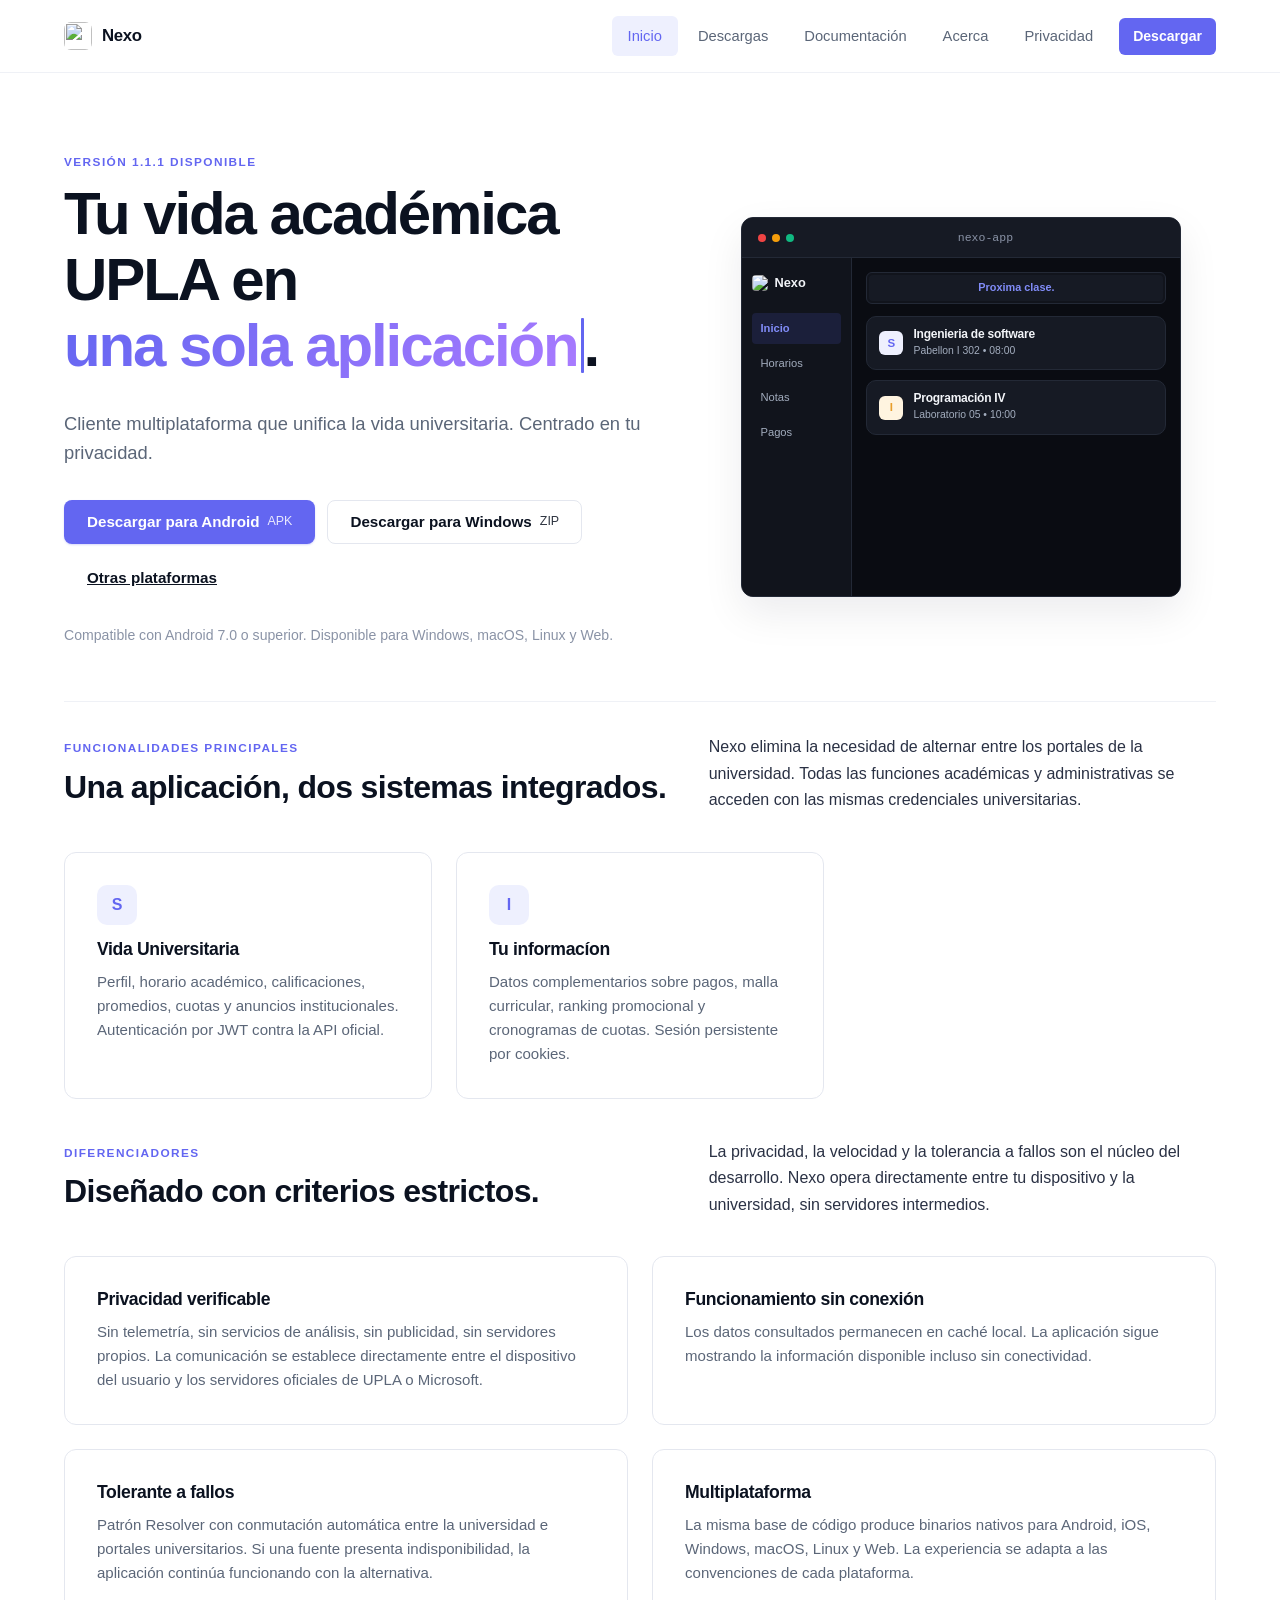
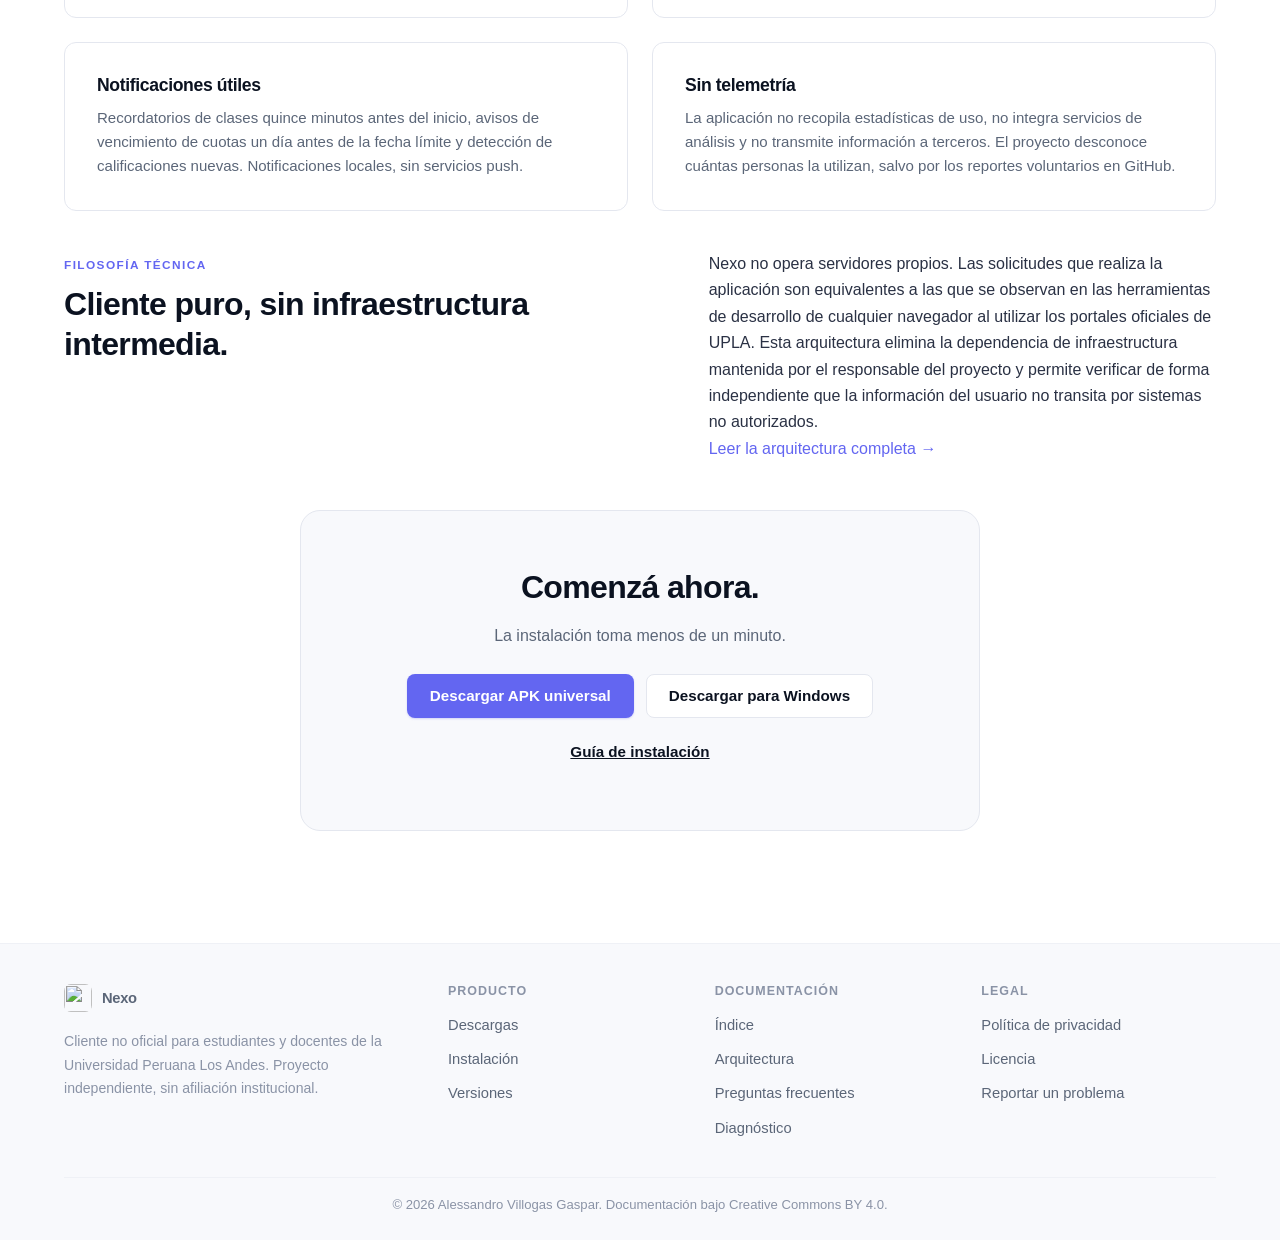
==== index.html @ 8163e2de "Update Open Graph and Twitter image meta tags" ====
<!DOCTYPE html>
<html lang="es">

<head>
  <meta charset="UTF-8">
  <meta name="viewport" content="width=device-width, initial-scale=1.0">
  <title>Nexo</title>
  <meta name="description"
    content="Cliente no oficial para estudiantes y docentes de la Universidad Peruana Los Andes. Integra la vida universitaria en una sola aplicación.">
  <meta property="og:title" content="Nexo — Cliente UPLA">
  <meta property="og:description"
    content="La vida universitaria en una sola aplicación. Sin telemetría y centrado en tu privacidad.">
  <meta property="og:image" content="https://auralix-studio.github.io/nexo/assets/social-preview.png">
  <meta name="twitter:image" content="https://auralix-studio.github.io/nexo/assets/social-preview.png">
  <link rel="icon" type="image/png" href="assets/nexo-icon.png">
  <link rel="stylesheet" href="style.css?v=1.0.5">
</head>

<body>

  <header class="site-header">
    <div class="site-header-inner">
      <a href="index.html" class="brand">
        <img src="assets/nexo-icon.png" alt="" class="brand-mark">
        Nexo
      </a>
      <button class="mobile-menu-btn" aria-label="Menú">
        <span class="menu-bar"></span>
        <span class="menu-bar"></span>
        <span class="menu-bar"></span>
      </button>
      <nav class="nav" aria-label="Principal">
        <a href="index.html" class="active">Inicio</a>
        <a href="downloads.html">Descargas</a>
        <a href="docs.html">Documentación</a>
        <a href="about.html">Acerca</a>
        <a href="privacy.html">Privacidad</a>
        <a href="https://github.com/Auralix-Studio/nexo/releases/latest" data-dynamic-dl="android"
          class="nav-cta">Descargar <span data-dynamic-version></span></a>
      </nav>
    </div>
  </header>

  <main id="content">

    <section class="hero">
      <div class="hero-content">
        <span class="eyebrow">Versión <span data-dynamic-version>1.1.1</span> disponible</span>
        <h1 class="hero-title">Tu vida académica UPLA en <em data-typewriter
            data-phrases='["una sola aplicación","tu bolsillo","todo momento","cualquier dispositivo"]'>una sola
            aplicación</em>.</h1>
        <p class="hero-lead">
          Cliente multiplataforma que unifica la vida universitaria.
          Centrado en tu privacidad.
        </p>
        <div class="hero-actions" id="hero-download-actions">
          <a href="https://github.com/Auralix-Studio/nexo/releases/latest" data-dynamic-dl="android"
            class="btn btn-primary">
            Descargar para Android
            <span class="btn-meta" data-dynamic-meta="android">APK</span>
          </a>
          <a href="https://github.com/Auralix-Studio/nexo/releases/latest" data-dynamic-dl="windows"
            class="btn btn-secondary">
            Descargar para Windows
            <span class="btn-meta" data-dynamic-meta="windows">ZIP</span>
          </a>
          <a href="downloads.html" class="btn btn-secondary"
            style="border-color: transparent; background: transparent; text-decoration: underline;">Otras
            plataformas</a>
        </div>
        <p class="hero-foot">
          Compatible con Android 7.0 o superior. Disponible para Windows,
          macOS, Linux y Web.
        </p>
      </div>
      <div class="hero-visual">
        <div class="nexo-mockup">
          <div class="mockup-header">
            <div class="mockup-dots">
              <span></span><span></span><span></span>
            </div>
            <div class="mockup-title">nexo-app <span data-dynamic-version></span></div>
          </div>
          <div class="mockup-body">
            <aside class="mockup-sidebar">
              <div class="mockup-brand">
                <img src="assets/nexo-icon.png" alt="Icono de Nexo">
                <span>Nexo</span>
              </div>
              <nav class="mockup-nav">
                <span class="active">Inicio</span>
                <span>Horarios</span>
                <span>Notas</span>
                <span>Pagos</span>
              </nav>
            </aside>
            <main class="mockup-content">
              <div class="mockup-tabs">
                <span class="active">Proxima clase.</span>
              </div>
              
              <div class="mockup-dashboard">
                <div class="mockup-card">
                  <div class="mockup-card-header">
                    <span class="mockup-icon sigma">S</span>
                    <div>
                      <h4>Ingenieria de software</h4>
                      <p>Pabellon I 302 • 08:00</p>
                    </div>
                  </div>
                </div>
                <div class="mockup-card">
                  <div class="mockup-card-header">
                    <span class="mockup-icon intranet">I</span>
                    <div>
                      <h4>Programación IV</h4>
                      <p>Laboratorio 05 • 10:00</p>
                    </div>
                  </div>
                </div>
              </div>
            </main>
          </div>
        </div>
      </div>
    </section>

    <section data-reveal>
      <div class="section-header-split">
        <div>
          <span class="eyebrow">Funcionalidades principales</span>
          <h2>Una aplicación, dos sistemas integrados.</h2>
        </div>
        <p>
          Nexo elimina la necesidad de alternar entre los portales de la
          universidad. Todas las funciones académicas y administrativas se
          acceden con las mismas credenciales universitarias.
        </p>
      </div>
      <div class="grid grid-3">
        <div class="card">
          <div class="card-mark">S</div>
          <h3 class="card-title">Vida Universitaria</h3>
          <p class="card-body">
            Perfil, horario académico, calificaciones, promedios, cuotas y
            anuncios institucionales. Autenticación por JWT contra la API
            oficial.
          </p>
        </div>
        <div class="card">
          <div class="card-mark">I</div>
          <h3 class="card-title">Tu informacíon</h3>
          <p class="card-body">
            Datos complementarios sobre pagos, malla curricular, ranking
            promocional y cronogramas de cuotas. Sesión persistente por
            cookies.
          </p>
        </div>
      </div>
    </section>



    <section data-reveal>
      <div class="section-header-split">
        <div>
          <span class="eyebrow">Diferenciadores</span>
          <h2>Diseñado con criterios estrictos.</h2>
        </div>
        <p>
          La privacidad, la velocidad y la tolerancia a fallos son el núcleo del desarrollo.
          Nexo opera directamente entre tu dispositivo y la universidad, sin servidores intermedios.
        </p>
      </div>
      <div class="grid grid-2">
        <div class="card">
          <h3 class="card-title">Privacidad verificable</h3>
          <p class="card-body">
            Sin telemetría, sin servicios de análisis, sin publicidad, sin
            servidores propios. La comunicación se establece directamente
            entre el dispositivo del usuario y los servidores oficiales de
            UPLA o Microsoft.
          </p>
        </div>
        <div class="card">
          <h3 class="card-title">Funcionamiento sin conexión</h3>
          <p class="card-body">
            Los datos consultados permanecen en caché local. La aplicación
            sigue mostrando la información disponible incluso sin
            conectividad.
          </p>
        </div>
        <div class="card">
          <h3 class="card-title">Tolerante a fallos</h3>
          <p class="card-body">
            Patrón Resolver con conmutación automática entre la universidad e
            portales universitarios. Si una fuente presenta indisponibilidad, la
            aplicación continúa funcionando con la alternativa.
          </p>
        </div>
        <div class="card">
          <h3 class="card-title">Multiplataforma</h3>
          <p class="card-body">
            La misma base de código produce binarios nativos para Android,
            iOS, Windows, macOS, Linux y Web. La experiencia se adapta a
            las convenciones de cada plataforma.
          </p>
        </div>
        <div class="card">
          <h3 class="card-title">Notificaciones útiles</h3>
          <p class="card-body">
            Recordatorios de clases quince minutos antes del inicio, avisos
            de vencimiento de cuotas un día antes de la fecha límite y
            detección de calificaciones nuevas. Notificaciones locales,
            sin servicios push.
          </p>
        </div>
        <div class="card">
          <h3 class="card-title">Sin telemetría</h3>
          <p class="card-body">
            La aplicación no recopila estadísticas de uso, no integra
            servicios de análisis y no transmite información a terceros.
            El proyecto desconoce cuántas personas la utilizan, salvo por
            los reportes voluntarios en GitHub.
          </p>
        </div>
      </div>
    </section>

    <section data-reveal>
      <div class="section-header-split">
        <div>
          <span class="eyebrow">Filosofía técnica</span>
          <h2>Cliente puro, sin infraestructura intermedia.</h2>
        </div>
        <div>
          <p>
            Nexo no opera servidores propios. Las solicitudes que realiza la
            aplicación son equivalentes a las que se observan en las
            herramientas de desarrollo de cualquier navegador al utilizar los
            portales oficiales de UPLA. Esta arquitectura elimina la
            dependencia de infraestructura mantenida por el responsable del
            proyecto y permite verificar de forma independiente que la
            información del usuario no transita por sistemas no autorizados.
          </p>
          <p><a href="architecture.html">Leer la arquitectura completa →</a></p>
        </div>
      </div>
    </section>

    <section data-reveal>
      <div class="cta">
        <h2>Comenzá ahora.</h2>
        <p>La instalación toma menos de un minuto.</p>
        <div class="hero-actions">
          <a href="https://github.com/Auralix-Studio/nexo/releases/latest" data-dynamic-dl="android"
            class="btn btn-primary">
            Descargar APK universal
          </a>
          <a href="https://github.com/Auralix-Studio/nexo/releases/latest" data-dynamic-dl="windows"
            class="btn btn-secondary">
            Descargar para Windows
          </a>
          <a href="install.html" class="btn btn-secondary"
            style="border-color: transparent; background: transparent; text-decoration: underline;">Guía de
            instalación</a>
        </div>
      </div>
    </section>

  </main>

  <footer class="site-footer">
    <div class="site-footer-inner">
      <div class="footer-about">
        <a href="index.html" class="brand">
          <img src="assets/nexo-icon.png" alt="" class="brand-mark">
          Nexo
        </a>
        <p>
          Cliente no oficial para estudiantes y docentes de la Universidad
          Peruana Los Andes. Proyecto independiente, sin afiliación
          institucional.
        </p>
      </div>
      <div>
        <h4>Producto</h4>
        <ul>
          <li><a href="downloads.html">Descargas</a></li>

          <li><a href="install.html">Instalación</a></li>
          <li><a href="https://github.com/Auralix-Studio/nexo/releases">Versiones</a></li>
        </ul>
      </div>
      <div>
        <h4>Documentación</h4>
        <ul>
          <li><a href="docs.html">Índice</a></li>
          <li><a href="architecture.html">Arquitectura</a></li>
          <li><a href="faq.html">Preguntas frecuentes</a></li>
          <li><a href="https://github.com/auralix-studio/nexo/blob/main/docs/troubleshoot.md">Diagnóstico</a></li>
        </ul>
      </div>
      <div>
        <h4>Legal</h4>
        <ul>
          <li><a href="privacy.html">Política de privacidad</a></li>
          <li><a href="https://github.com/auralix-studio/nexo/blob/main/LICENSE">Licencia</a></li>
          <li><a href="https://github.com/auralix-studio/nexo/issues">Reportar un problema</a></li>

        </ul>
      </div>
    </div>
    <div class="footer-bottom">
      © 2026 Alessandro Villogas Gaspar. Documentación bajo Creative Commons BY 4.0.
    </div>
  </footer>

  <script src="app.js?v=1.0.5" defer></script>
</body>

</html>
---- style.css ----
/* Nexo · Sitio público */

:root {
  --primary: #6366F1;
  --primary-dark: #4338CA;
  --primary-soft: #EEF0FE;

  --lumen-amber: #E89E2B;
  --lumen-amber-soft: #FFF4E0;
  --lumen-violet: #AA7BFF;

  --success: #10B981;
  --warning: #F59E0B;
  --danger: #EF4444;
  --warning-soft: #FEF6E0;
  --danger-soft: #FEE6E6;

  --bg: #FFFFFF;
  --surface: #F8F9FC;
  --card: #FFFFFF;
  --border: #E4E7EF;
  --divider: #EFF1F6;
  --text-strong: #0B1220;
  --text: #2A3144;
  --text-soft: #5B6678;
  --text-mute: #8A93A6;

  --shadow-sm: 0 1px 2px rgba(11, 18, 32, 0.05);
  --shadow-md: 0 4px 12px rgba(11, 18, 32, 0.05), 0 1px 3px rgba(11, 18, 32, 0.03);
  --shadow-lg: 0 16px 40px rgba(11, 18, 32, 0.08);

  --font: 'Inter', -apple-system, BlinkMacSystemFont, 'Segoe UI Variable',
    'Segoe UI', Roboto, 'Helvetica Neue', Arial, sans-serif;
  --mono: ui-monospace, 'SF Mono', 'Cascadia Mono', 'Roboto Mono', Consolas, monospace;

  --max: 1080px;
  --max-narrow: 720px;
  --pad: 24px;
  --pad-sm: 20px;

  --r-sm: 8px;
  --r-md: 12px;
  --r-lg: 20px;

  --ease: cubic-bezier(0.4, 0, 0.2, 1);
}

@media (prefers-color-scheme: dark) {
  :root {
    --bg: #0A0C12;
    --surface: #11141C;
    --card: #161A24;
    --border: #232936;
    --divider: #1A1F2A;
    --primary-soft: #1B1F3A;
    --text-strong: #F2F4F8;
    --text: #D5DAE5;
    --text-soft: #A3ADBE;
    --text-mute: #6B7385;
    --primary: #818CF8;
    --primary-dark: #6366F1;
    --lumen-amber-soft: #2A2014;
    --warning-soft: #2A2114;
    --danger-soft: #2A1414;
    --shadow-sm: 0 1px 2px rgba(0, 0, 0, 0.4);
    --shadow-md: 0 4px 12px rgba(0, 0, 0, 0.3);
    --shadow-lg: 0 16px 40px rgba(0, 0, 0, 0.5);
  }
}

@media (prefers-reduced-motion: reduce) {
  *, *::before, *::after {
    animation-duration: 0.01ms !important;
    transition-duration: 0.01ms !important;
  }
}

/* Base */
*, *::before, *::after { box-sizing: border-box; }
html { scroll-behavior: smooth; -webkit-text-size-adjust: 100%; }

body {
  margin: 0;
  font-family: var(--font);
  font-size: 16px;
  line-height: 1.65;
  color: var(--text);
  background: var(--bg);
  font-feature-settings: 'kern' 1, 'liga' 1, 'cv11' 1;
  -webkit-font-smoothing: antialiased;
  -moz-osx-font-smoothing: grayscale;
}

img { max-width: 100%; height: auto; display: block; }

h1, h2, h3, h4 {
  margin: 0 0 0.4em;
  color: var(--text-strong);
  font-weight: 700;
  line-height: 1.25;
  letter-spacing: -0.02em;
}
h1 { font-size: clamp(2rem, 4vw + 1rem, 3rem); font-weight: 800; letter-spacing: -0.03em; }
h2 { font-size: clamp(1.5rem, 2vw + 1rem, 2rem); }
h3 { font-size: 1.2rem; }
h4 { font-size: 1rem; }

* + h2 { margin-top: 2.25rem; }
* + h3 { margin-top: 1.75rem; }

p { margin: 0 0 1em; }

a {
  color: var(--primary);
  text-decoration: none;
  transition: color 0.2s var(--ease);
}
a:hover { color: var(--primary-dark); text-decoration: underline; text-underline-offset: 3px; }

code {
  font-family: var(--mono);
  font-size: 0.88em;
  padding: 0.15em 0.4em;
  background: var(--surface);
  border-radius: 4px;
  color: var(--text-strong);
}

pre {
  font-family: var(--mono);
  font-size: 0.88rem;
  line-height: 1.55;
  padding: 1.1rem 1.3rem;
  background: var(--surface);
  border: 1px solid var(--border);
  border-radius: var(--r-sm);
  overflow-x: auto;
  margin: 1.25rem 0;
}
pre code { padding: 0; background: transparent; }

hr { border: none; height: 1px; background: var(--divider); margin: 2rem 0; }

ul, ol { padding-left: 1.5rem; margin: 1rem 0; }
li { margin: 0.4rem 0; }
li::marker { color: var(--text-mute); }

blockquote {
  margin: 1.5rem 0;
  padding: 0.85rem 1.3rem;
  border-left: 3px solid var(--primary);
  background: var(--surface);
  color: var(--text-soft);
  border-radius: 0 var(--r-sm) var(--r-sm) 0;
}

::selection { background: var(--primary); color: white; }

/* Header */
.site-header {
  position: sticky;
  top: 0;
  z-index: 50;
  border-bottom: 1px solid var(--divider);
}

.site-header::before {
  content: '';
  position: absolute;
  inset: 0;
  background: color-mix(in srgb, var(--bg) 88%, transparent);
  backdrop-filter: saturate(180%) blur(12px);
  -webkit-backdrop-filter: saturate(180%) blur(12px);
  z-index: -1;
  pointer-events: none;
}

.site-header-inner {
  max-width: var(--max);
  margin: 0 auto;
  padding: 14px var(--pad);
  display: flex;
  align-items: center;
  gap: 24px;
}

.brand {
  display: inline-flex;
  align-items: center;
  gap: 10px;
  font-size: 1.05rem;
  font-weight: 700;
  letter-spacing: -0.02em;
  color: var(--text-strong);
}
.brand:hover { color: var(--text-strong); text-decoration: none; }

.brand-mark {
  width: 28px;
  height: 28px;
  border-radius: 7px;
  flex-shrink: 0;
  display: block;
  object-fit: cover;
}

.nav {
  display: flex;
  align-items: center;
  gap: 4px;
  margin-left: auto;
  overflow-x: auto;
  scrollbar-width: none;
}
.nav::-webkit-scrollbar { display: none; }

.nav a {
  color: var(--text-soft);
  padding: 8px 14px;
  border-radius: 6px;
  font-size: 0.92rem;
  font-weight: 500;
  white-space: nowrap;
  transition: background 0.2s var(--ease), color 0.2s var(--ease);
}
.nav a:hover { color: var(--text-strong); background: var(--surface); text-decoration: none; }
.nav a.active { color: var(--primary); background: var(--primary-soft); }

/* Selector con mayor especificidad para ganarle a .nav a:hover */
.nav a.nav-cta {
  background: var(--primary);
  color: white;
  padding: 7px 14px;
  margin-left: 6px;
  font-weight: 600;
  border-radius: 6px;
  font-size: 0.88rem;
}
.nav a.nav-cta:hover {
  background: var(--primary-dark);
  color: white;
}

@media (max-width: 959px) {
  .site-header-inner { padding: 12px var(--pad); gap: 12px; }
  .nav a { padding: 6px 10px; font-size: 0.86rem; }
  .nav-cta { display: none; }
}

/* Layout */
main {
  max-width: var(--max);
  margin: 0 auto;
  padding: 40px var(--pad) 64px;
}
main.narrow { max-width: var(--max-narrow); }

@media (max-width: 959px) {
  main { padding: 32px var(--pad) 48px; }
}

section { margin: 0 0 2.5rem; }
section:last-child { margin-bottom: 0; }

.page-title {
  font-size: clamp(2rem, 4vw + 1rem, 3rem);
  margin-bottom: 0.4em;
  color: var(--text-strong);
}

.page-subtitle {
  font-size: 1.1rem;
  color: var(--text-soft);
  margin-top: 0;
  margin-bottom: 1.5rem;
  max-width: 680px;
  line-height: 1.6;
}

.eyebrow {
  display: inline-block;
  font-size: 0.74rem;
  letter-spacing: 0.12em;
  text-transform: uppercase;
  color: var(--primary);
  font-weight: 700;
  margin-bottom: 0.5rem;
}

/* Hero */
.hero {
  text-align: center;
  padding: 32px 0;
  border-bottom: 1px solid var(--divider);
  margin-bottom: 2rem;
}

.hero-title {
  font-size: clamp(2.25rem, 4vw + 1.5rem, 3.75rem);
  margin: 0 auto 0.5em;
  color: var(--text-strong);
  letter-spacing: -0.035em;
  line-height: 1.1;
  max-width: 760px;
}

.hero-title em {
  font-style: normal;
  background: linear-gradient(135deg, var(--primary), var(--lumen-violet));
  -webkit-background-clip: text;
  background-clip: text;
  -webkit-text-fill-color: transparent;
}

.hero-lead {
  font-size: 1.15rem;
  color: var(--text-soft);
  max-width: 620px;
  margin: 0 auto 2rem;
  line-height: 1.6;
}

.hero-actions {
  display: flex;
  gap: 12px;
  justify-content: center;
  flex-wrap: wrap;
}

.hero-foot {
  margin-top: 1.5rem;
  font-size: 0.88rem;
  color: var(--text-mute);
}

/* Botones */
.btn {
  display: inline-flex;
  align-items: center;
  justify-content: center;
  gap: 8px;
  padding: 12px 22px;
  border-radius: var(--r-sm);
  font-family: inherit;
  font-weight: 600;
  font-size: 0.95rem;
  line-height: 1.2;
  text-decoration: none;
  border: 1px solid transparent;
  cursor: pointer;
  transition: background 0.2s var(--ease), border-color 0.2s var(--ease),
              color 0.2s var(--ease), transform 0.1s var(--ease),
              box-shadow 0.2s var(--ease);
  white-space: nowrap;
}
.btn:hover { text-decoration: none; }
.btn:active { transform: translateY(1px); }

.btn-primary {
  background: var(--primary);
  color: white;
  box-shadow: 0 1px 2px rgba(99, 102, 241, 0.25);
}
.btn-primary:hover {
  background: var(--primary-dark);
  color: white;
  box-shadow: 0 6px 20px rgba(99, 102, 241, 0.3);
}

.btn-secondary {
  background: var(--card);
  color: var(--text-strong);
  border-color: var(--border);
}
.btn-secondary:hover {
  border-color: var(--primary);
  color: var(--primary);
}

.btn-lumen {
  background: var(--lumen-amber);
  color: white;
  box-shadow: 0 1px 2px rgba(232, 158, 43, 0.25);
}
.btn-lumen:hover {
  background: color-mix(in srgb, var(--lumen-amber) 85%, black);
  color: white;
  box-shadow: 0 6px 20px rgba(232, 158, 43, 0.3);
}

.btn-sm { padding: 8px 14px; font-size: 0.85rem; }
.btn-meta { font-size: 0.78rem; font-weight: 500; opacity: 0.85; }

/* Cards */
.grid { display: grid; gap: 20px; }
.grid-3 { grid-template-columns: repeat(auto-fit, minmax(260px, 1fr)); }
.grid-2 { grid-template-columns: repeat(auto-fit, minmax(300px, 1fr)); }

.card {
  background: var(--card);
  border: 1px solid var(--border);
  border-radius: var(--r-md);
  padding: 28px;
  transition: border-color 0.2s var(--ease), box-shadow 0.2s var(--ease);
}
.card:hover {
  border-color: color-mix(in srgb, var(--primary) 40%, var(--border));
  box-shadow: var(--shadow-md);
}

a.card { color: inherit; text-decoration: none; display: block; }
a.card:hover { text-decoration: none; }

.card-title {
  font-size: 1.1rem;
  font-weight: 700;
  margin: 0 0 0.5em;
  color: var(--text-strong);
}

.card-body {
  color: var(--text-soft);
  font-size: 0.94rem;
  margin: 0;
  line-height: 1.6;
}

.card-mark {
  width: 40px;
  height: 40px;
  border-radius: 10px;
  background: var(--primary-soft);
  color: var(--primary);
  display: inline-flex;
  align-items: center;
  justify-content: center;
  font-weight: 700;
  font-size: 1rem;
  margin-bottom: 14px;
}
.card-mark.lumen { background: var(--lumen-amber-soft); color: var(--lumen-amber); }

/* Banner Lumen */
.lumen-banner {
  display: flex;
  align-items: center;
  gap: 32px;
  padding: 40px;
  border-radius: var(--r-lg);
  background:
    radial-gradient(ellipse 80% 100% at 0% 0%, color-mix(in srgb, var(--lumen-violet) 14%, transparent), transparent 70%),
    radial-gradient(ellipse 80% 100% at 100% 100%, color-mix(in srgb, var(--lumen-amber) 12%, transparent), transparent 70%),
    var(--surface);
  border: 1px solid var(--border);
  margin: 2rem 0;
}

.lumen-banner img { width: 96px; height: 96px; flex-shrink: 0; }
.lumen-banner h3 { margin: 0 0 0.5em; font-size: 1.35rem; }
.lumen-banner p { margin: 0 0 1rem; color: var(--text-soft); }

@media (max-width: 640px) {
  .lumen-banner { flex-direction: column; text-align: center; padding: 28px 20px; gap: 16px; }
  .lumen-banner img { width: 80px; height: 80px; }
}

/* Notice */
.notice {
  padding: 14px 18px;
  border-radius: var(--r-sm);
  border-left: 3px solid var(--primary);
  background: var(--primary-soft);
  font-size: 0.93rem;
  color: var(--text);
  margin: 1.5rem 0;
}
.notice p { margin: 0; }
.notice.warning { border-left-color: var(--warning); background: var(--warning-soft); }
.notice.danger { border-left-color: var(--danger); background: var(--danger-soft); }

/* Tablas */
.table-wrap {
  overflow-x: auto;
  margin: 1.5rem 0;
  border: 1px solid var(--border);
  border-radius: var(--r-md);
  background: var(--card);
}

table { width: 100%; border-collapse: collapse; font-size: 0.93rem; }

th, td {
  text-align: left;
  padding: 14px 18px;
  border-bottom: 1px solid var(--divider);
  vertical-align: middle;
}

tr:last-child td { border-bottom: none; }

th {
  font-weight: 600;
  background: var(--surface);
  font-size: 0.78rem;
  text-transform: uppercase;
  letter-spacing: 0.05em;
  color: var(--text-mute);
}

td { color: var(--text); }

.file {
  font-family: var(--mono);
  font-size: 0.85em;
  color: var(--text-strong);
  word-break: break-all;
}

.size {
  color: var(--text-mute);
  white-space: nowrap;
  font-variant-numeric: tabular-nums;
}

.sha {
  font-family: var(--mono);
  font-size: 0.76em;
  word-break: break-all;
  color: var(--text-mute);
  line-height: 1.4;
}

.badge {
  display: inline-block;
  padding: 3px 9px;
  border-radius: 999px;
  font-size: 0.72rem;
  font-weight: 600;
  background: var(--surface);
  color: var(--text-soft);
  letter-spacing: 0.02em;
}
.badge.warn { background: var(--warning-soft); color: var(--warning); }
.badge.ok { background: color-mix(in srgb, var(--success) 14%, transparent); color: var(--success); }

td .btn { padding: 8px 14px; font-size: 0.84rem; }

@media (max-width: 959px) {
  th, td { padding: 12px 14px; }
}

/* ASCII diagram */
.ascii-diagram {
  font-family: var(--mono);
  font-size: 0.78rem;
  line-height: 1.45;
  white-space: pre;
  overflow-x: auto;
  background: var(--surface);
  border: 1px solid var(--border);
  border-radius: var(--r-sm);
  padding: 1.5rem;
  margin: 1.5rem 0;
  color: var(--text-soft);
}

/* FAQ */
.faq { margin: 1.5rem 0; }
.faq details {
  border: 1px solid var(--border);
  border-radius: var(--r-sm);
  margin-bottom: 12px;
  background: var(--card);
  transition: border-color 0.2s var(--ease);
}
.faq details[open] { border-color: color-mix(in srgb, var(--primary) 35%, var(--border)); }

.faq summary {
  list-style: none;
  cursor: pointer;
  padding: 16px 22px;
  font-weight: 600;
  color: var(--text-strong);
  display: flex;
  align-items: center;
  justify-content: space-between;
  gap: 16px;
  user-select: none;
}
.faq summary::-webkit-details-marker { display: none; }
.faq summary::after {
  content: '+';
  font-size: 1.4rem;
  color: var(--text-mute);
  font-weight: 400;
  transition: transform 0.2s var(--ease), color 0.2s var(--ease);
  flex-shrink: 0;
}
.faq details[open] summary::after { transform: rotate(45deg); color: var(--primary); }
.faq .faq-body { padding: 0 22px 18px; color: var(--text); }
.faq .faq-body p:last-child { margin-bottom: 0; }

.faq-group h3 {
  margin-top: 2.5rem;
  margin-bottom: 1rem;
  font-size: 0.85rem;
  text-transform: uppercase;
  letter-spacing: 0.08em;
  color: var(--text-mute);
  font-weight: 700;
}

/* Spec list */
.spec-list { list-style: none; padding: 0; margin: 1rem 0; }
.spec-list li {
  display: flex;
  justify-content: space-between;
  padding: 10px 0;
  border-bottom: 1px solid var(--divider);
  font-size: 0.93rem;
  color: var(--text-soft);
  gap: 16px;
}
.spec-list li:last-child { border-bottom: none; }
.spec-list li strong { color: var(--text-strong); font-weight: 600; }

/* CTA */
.cta {
  background: var(--surface);
  border: 1px solid var(--border);
  border-radius: var(--r-lg);
  padding: 48px;
  text-align: center;
  margin: 3rem 0 0;
}
.cta h2 { margin-top: 0; margin-bottom: 0.5em; }
.cta p { color: var(--text-soft); margin-bottom: 1.5rem; }

@media (max-width: 640px) { .cta { padding: 32px 20px; } }

/* Footer */
.site-footer {
  border-top: 1px solid var(--divider);
  padding: 40px var(--pad) 24px;
  margin-top: 48px;
  background: var(--surface);
}
.site-footer-inner {
  max-width: var(--max);
  margin: 0 auto;
  display: grid;
  grid-template-columns: 1.5fr 1fr 1fr 1fr;
  gap: 32px;
}
.site-footer h4 {
  font-size: 0.78rem;
  text-transform: uppercase;
  letter-spacing: 0.08em;
  color: var(--text-mute);
  margin: 0 0 12px;
  font-weight: 700;
}
.site-footer ul { list-style: none; padding: 0; margin: 0; }
.site-footer li { margin: 8px 0; }
.site-footer a { color: var(--text-soft); font-size: 0.92rem; }
.site-footer a:hover { color: var(--text-strong); }
.footer-about p { font-size: 0.88rem; color: var(--text-mute); margin: 10px 0 0; max-width: 340px; }
.footer-bottom {
  max-width: var(--max);
  margin: 28px auto 0;
  padding-top: 16px;
  border-top: 1px solid var(--divider);
  font-size: 0.82rem;
  color: var(--text-mute);
  text-align: center;
}

@media (max-width: 959px) {
  .site-footer { padding: 32px var(--pad) 20px; margin-top: 32px; }
  .site-footer-inner { grid-template-columns: 1fr 1fr; gap: 24px; }
  .footer-about { grid-column: 1 / -1; }
}
@media (max-width: 440px) {
  .site-footer-inner { grid-template-columns: 1fr; gap: 20px; }
}

/* Reveal on scroll */
[data-reveal] {
  opacity: 0;
  transform: translateY(12px);
  transition: opacity 0.5s var(--ease), transform 0.5s var(--ease);
}
[data-reveal].revealed { opacity: 1; transform: translateY(0); }

/* Accesibilidad */
:focus-visible {
  outline: 2px solid var(--primary);
  outline-offset: 2px;
  border-radius: 4px;
}

/* Typewriter rotativo (hero) */

.hero-title em {
  font-style: normal;
  background: linear-gradient(135deg, var(--primary), var(--lumen-violet));
  -webkit-background-clip: text;
  background-clip: text;
  -webkit-text-fill-color: transparent;
  display: inline-block;
  position: relative;
  white-space: nowrap;
}

/* Caret que parpadea al lado de la frase rotativa. Es un pseudo-elemento
   con altura igual al text-cap para que no afecte al baseline. */
.hero-title em[data-typewriter]::after {
  content: '';
  display: inline-block;
  width: 3px;
  height: 0.92em;
  vertical-align: -0.12em;
  margin-left: 3px;
  background: var(--primary);
  border-radius: 1px;
  animation: blink 1s steps(1) infinite;
  -webkit-text-fill-color: var(--primary);
}

@keyframes blink {
  0%, 50% { opacity: 1; }
  51%, 100% { opacity: 0; }
}

/* En mobile el wrap permite que el caret no rompa la línea raro. */
@media (max-width: 520px) {
  .hero-title em { white-space: normal; }
}

/* Stagger items (hijos de .grid revelados secuencialmente) */

.stagger-item {
  opacity: 0;
  transform: translateY(14px);
  transition: opacity 0.55s var(--ease), transform 0.55s var(--ease);
  will-change: opacity, transform;
}
.stagger-item.show {
  opacity: 1;
  transform: translateY(0);
}

/* FAQ accordion con animación de altura */

.faq .faq-body {
  overflow: hidden;
  transition: height 0.3s var(--ease);
}

/* Si details está cerrado en HTML, .faq-body no se renderiza.
   Cuando el JS abre con details.open=true, la altura se anima desde 0. */

/* Toast (notificación de copia, etc) */

.toast {
  position: fixed;
  bottom: 24px;
  left: 50%;
  transform: translateX(-50%) translateY(20px);
  background: var(--text-strong);
  color: var(--bg);
  padding: 12px 22px;
  border-radius: 999px;
  font-size: 0.9rem;
  font-weight: 500;
  opacity: 0;
  pointer-events: none;
  box-shadow: var(--shadow-lg);
  z-index: 100;
  transition: opacity 0.25s var(--ease), transform 0.3s var(--ease);
  max-width: calc(100vw - 32px);
  white-space: nowrap;
}
.toast.show {
  opacity: 1;
  transform: translateX(-50%) translateY(0);
}
.toast.toast-error {
  background: var(--danger);
  color: white;
}

/* SHA-256 clickeable (copiar al portapapeles) */

.sha {
  display: inline-block;
  padding: 2px 6px;
  margin: -2px -6px;
  border-radius: 4px;
  transition: background 0.15s var(--ease), color 0.15s var(--ease);
}
.sha:hover {
  background: var(--primary-soft);
  color: var(--primary);
}
.sha:active {
  transform: scale(0.99);
}

/* Logo de Lumen en banner — respiración sutil */

.lumen-banner img {
  animation: lumen-breathe 5s var(--ease-in-out, ease) infinite;
}

@keyframes lumen-breathe {
  0%, 100% { transform: translateY(0) scale(1); }
  50% { transform: translateY(-4px) scale(1.03); }
}


/* Si está reduce-motion, sin animación de entrada. */
@media (prefers-reduced-motion: reduce) {
  .lumen-banner img { animation: none; }
  .stagger-item { opacity: 1; transform: none; transition: none; }
  .toast { transition: none; }
}

/* About: tarjeta del desarrollador */

.dev-card {
  display: flex;
  align-items: flex-start;
  gap: 28px;
  padding: 32px;
  background: var(--card);
  border: 1px solid var(--border);
  border-radius: var(--r-lg);
  margin: 1rem 0 2.5rem;
}

.dev-avatar {
  width: 96px;
  height: 96px;
  border-radius: 24px;
  object-fit: cover;
  flex-shrink: 0;
  display: block;
  background: var(--surface);
  border: 1px solid var(--border);
  box-shadow: 0 8px 24px color-mix(in srgb, var(--primary) 18%, transparent);
}

.dev-name {
  margin: 0 0 0.25em;
  font-size: 1.4rem;
  letter-spacing: -0.02em;
}

.dev-role {
  margin: 0 0 1rem;
  color: var(--text-soft);
  font-size: 0.95rem;
}

.dev-meta {
  list-style: none;
  padding: 0;
  margin: 0;
  display: grid;
  grid-template-columns: repeat(auto-fit, minmax(150px, 1fr));
  gap: 12px;
}

.dev-meta li {
  display: flex;
  flex-direction: column;
  margin: 0;
  font-size: 0.85rem;
}
.dev-meta li span {
  color: var(--text-mute);
  text-transform: uppercase;
  letter-spacing: 0.05em;
  font-size: 0.7rem;
  margin-bottom: 2px;
}
.dev-meta li strong {
  color: var(--text-strong);
  font-weight: 600;
}

@media (max-width: 640px) {
  .dev-card { flex-direction: column; align-items: center; text-align: center; padding: 28px 20px; }
  .dev-meta { width: 100%; }
  .dev-meta li { align-items: center; }
}

/* About: dedicatoria */

.dedication {
  position: relative;
  padding: 56px 48px;
  border-radius: var(--r-lg);
  background:
    radial-gradient(ellipse 80% 90% at 20% 20%, color-mix(in srgb, var(--lumen-violet) 14%, transparent), transparent 70%),
    radial-gradient(ellipse 70% 80% at 100% 100%, color-mix(in srgb, var(--primary) 12%, transparent), transparent 70%),
    var(--surface);
  border: 1px solid var(--border);
  text-align: center;
  overflow: hidden;
  margin: 2rem 0;
}

.dedication-mark {
  width: 56px;
  height: 56px;
  border-radius: 50%;
  background: linear-gradient(135deg, var(--lumen-violet), var(--primary));
  color: white;
  font-size: 1.5rem;
  font-weight: 800;
  font-family: 'Georgia', serif;
  font-style: italic;
  display: inline-flex;
  align-items: center;
  justify-content: center;
  margin: 0 auto 1.2rem;
  box-shadow: 0 8px 24px color-mix(in srgb, var(--lumen-violet) 30%, transparent);
  animation: dedication-glow 4s ease-in-out infinite;
}

@keyframes dedication-glow {
  0%, 100% {
    box-shadow: 0 8px 24px color-mix(in srgb, var(--lumen-violet) 30%, transparent);
    transform: scale(1);
  }
  50% {
    box-shadow: 0 12px 32px color-mix(in srgb, var(--lumen-violet) 45%, transparent);
    transform: scale(1.04);
  }
}

.dedication-title {
  font-size: 0.78rem;
  text-transform: uppercase;
  letter-spacing: 0.18em;
  color: var(--text-mute);
  margin: 0 0 1.5rem;
  font-weight: 700;
}

.dedication-body {
  font-size: 1.15rem;
  line-height: 1.7;
  color: var(--text);
  max-width: 540px;
  margin: 0 auto 1.5rem;
  font-style: italic;
}

.dedication-body strong {
  background: linear-gradient(135deg, var(--lumen-violet), var(--primary));
  -webkit-background-clip: text;
  background-clip: text;
  -webkit-text-fill-color: transparent;
  font-weight: 700;
  font-style: normal;
}

.dedication-sign {
  font-size: 0.92rem;
  color: var(--text-mute);
  margin: 0;
  font-weight: 500;
}

@media (max-width: 640px) {
  .dedication { padding: 40px 24px; }
  .dedication-body { font-size: 1.05rem; }
}


/* Mobile side drawer */

.mobile-menu-btn {
  display: none;
  background: none;
  border: none;
  cursor: pointer;
  width: 40px;
  height: 40px;
  border-radius: 50%;
  transition: background 0.25s var(--ease);
  z-index: 2;
  position: relative;
  flex-direction: column;
  align-items: center;
  justify-content: center;
  gap: 5px;
  padding: 0;
}
.mobile-menu-btn:hover { background: var(--surface); }

/* Animated menu bars */
.mobile-menu-btn .menu-bar {
  display: block;
  width: 20px;
  height: 2px;
  background-color: var(--text-strong);
  border-radius: 2px;
  transition: transform 0.3s var(--ease), opacity 0.3s var(--ease), background-color 0.3s var(--ease);
}
.mobile-menu-btn.open .menu-bar:nth-child(1) {
  transform: translateY(7px) rotate(45deg);
}
.mobile-menu-btn.open .menu-bar:nth-child(2) {
  opacity: 0;
}
.mobile-menu-btn.open .menu-bar:nth-child(3) {
  transform: translateY(-7px) rotate(-45deg);
}
.mobile-menu-btn.open {
  z-index: 70;
  background: none;
}
.mobile-menu-btn.open .menu-bar {
  background-color: #FFFFFF;
}
.mobile-menu-btn.open:hover {
  background: rgba(255, 255, 255, 0.15);
}

/* Overlay backdrop */
.nav-overlay {
  display: none;
  position: fixed;
  inset: 0;
  background: rgba(0, 0, 0, 0.45);
  backdrop-filter: blur(4px);
  -webkit-backdrop-filter: blur(4px);
  z-index: 55;
  opacity: 0;
  transition: opacity 0.3s var(--ease);
}
.nav-overlay.show {
  display: block;
  opacity: 1;
}

@media (max-width: 959px) {
  .mobile-menu-btn { display: flex; align-items: center; justify-content: center; margin-left: auto; }

  .nav {
    position: fixed;
    top: 0;
    left: 0;
    bottom: 0;
    width: 280px;
    max-width: 80vw;
    z-index: 60;
    background: var(--bg);
    flex-direction: column;
    align-items: stretch;
    padding: 0;
    border-right: 1px solid var(--border);
    box-shadow: 8px 0 32px rgba(0, 0, 0, 0.15);
    transform: translateX(-100%);
    transition: transform 0.35s var(--ease);
    overflow-y: auto;
    overscroll-behavior: contain;
    display: flex;
    gap: 0;
    scrollbar-width: thin;
  }
  .nav::-webkit-scrollbar { width: 4px; }
  .nav::-webkit-scrollbar-thumb { background: var(--border); border-radius: 4px; }

  .nav.nav-open {
    transform: translateX(0);
  }

  /* Drawer header with brand + close */
  .nav-drawer-header {
    display: flex;
    align-items: center;
    justify-content: space-between;
    padding: 18px 20px;
    border-bottom: 1px solid var(--divider);
    flex-shrink: 0;
  }
  .nav-drawer-header .brand {
    font-size: 1rem;
  }
  .nav-close-btn {
    display: none;
  }

  /* Links inside drawer */
  .nav-links-wrapper {
    display: flex;
    flex-direction: column;
    padding: 12px;
    gap: 2px;
    flex: 1;
  }
  .nav a {
    width: 100%;
    text-align: left;
    padding: 12px 16px;
    margin: 0;
    border-radius: var(--r-sm);
    font-size: 0.95rem;
    white-space: normal;
    transition: background 0.2s var(--ease), color 0.2s var(--ease);
  }
  .nav a:hover {
    background: var(--surface);
  }
  .nav a.active {
    background: var(--primary-soft);
  }
  .nav a.nav-cta {
    display: flex;
    margin-top: auto;
    margin-bottom: 8px;
    justify-content: center;
  }

  .site-header-inner { flex-wrap: nowrap; }

  /* Lock body scroll when drawer is open */
  body.nav-drawer-open {
    overflow: hidden;
  }

  /* ── Mobile spacing ── */
  main { padding: 32px var(--pad) 48px; }
  .hero { padding: 32px 0; margin-bottom: 2rem; }
  .hero-title { font-size: clamp(1.75rem, 5vw + 0.5rem, 2.5rem); }
  .hero-lead { font-size: 1rem; }
  .hero-actions { flex-direction: column; align-items: center; }
  .hero-actions .btn { width: 100%; max-width: 320px; }
  section { margin-bottom: 2rem; }
  .card { padding: 24px; }
  .lumen-banner { flex-direction: column; text-align: center; padding: 32px var(--pad); gap: 16px; }
  .lumen-banner img { width: 64px; height: 64px; }
  .cta { padding: 32px var(--pad); }
  .cta h2 { font-size: 1.25rem; }
  * + h2 { margin-top: 1.5rem; }
  .page-subtitle { margin-bottom: 1.5rem; }
}

/* Hide drawer-only elements on desktop */
@media (min-width: 960px) {
  .nav-drawer-header { display: none; }
  .nav-links-wrapper {
    display: flex;
    align-items: center;
    gap: 4px;
  }
  .nav-overlay { display: none !important; }
}

/* Nexo UI Mockup (CSS Pure) */
.nexo-mockup {
  background: #11141C;
  border: 1px solid #232936;
  border-radius: 12px;
  overflow: hidden;
  box-shadow: var(--shadow-lg);
  font-family: var(--font);
  display: flex;
  flex-direction: column;
  height: 380px;
  width: 100%;
  max-width: 440px;
  margin: 0 auto;
}
.mockup-header {
  background: #161A24;
  border-bottom: 1px solid #232936;
  padding: 10px 16px;
  display: flex;
  align-items: center;
  gap: 12px;
}
.mockup-dots {
  display: flex;
  gap: 6px;
}
.mockup-dots span {
  width: 8px;
  height: 8px;
  border-radius: 50%;
  background: #EF4444;
}
.mockup-dots span:nth-child(2) { background: #F59E0B; }
.mockup-dots span:nth-child(3) { background: #10B981; }
.mockup-title {
  font-size: 0.72rem;
  color: #8A93A6;
  font-family: var(--mono);
  margin-left: auto;
  margin-right: auto;
}
.mockup-body {
  display: flex;
  flex: 1;
  overflow: hidden;
}
.mockup-sidebar {
  width: 110px;
  background: #11141C;
  border-right: 1px solid #232936;
  padding: 14px 10px;
  display: flex;
  flex-direction: column;
  gap: 20px;
}
.mockup-brand {
  display: flex;
  align-items: center;
  gap: 6px;
  font-size: 0.8rem;
  font-weight: 700;
  color: #F2F4F8;
}
.mockup-brand img {
  width: 16px;
  height: 16px;
  border-radius: 4px;
}
.mockup-nav {
  display: flex;
  flex-direction: column;
  gap: 4px;
}
.mockup-nav span {
  font-size: 0.7rem;
  color: #A3ADBE;
  padding: 6px 8px;
  border-radius: 4px;
  cursor: pointer;
}
.mockup-nav span.active {
  background: #1B1F3A;
  color: #818CF8;
  font-weight: 600;
}
.mockup-content {
  flex: 1;
  padding: 14px;
  display: flex;
  flex-direction: column;
  gap: 12px;
  overflow-y: auto;
  background: #0A0C12;
}
.mockup-tabs {
  display: flex;
  background: #11141C;
  border: 1px solid #232936;
  border-radius: 6px;
  padding: 2px;
}
.mockup-tabs span {
  flex: 1;
  text-align: center;
  font-size: 0.68rem;
  color: #A3ADBE;
  padding: 4px 0;
  border-radius: 4px;
  cursor: pointer;
}
.mockup-tabs span.active {
  background: #161A24;
  color: #818CF8;
  font-weight: 600;
}
.mockup-dashboard {
  display: flex;
  flex-direction: column;
  gap: 10px;
}
.mockup-card {
  background: #161A24;
  border: 1px solid #232936;
  border-radius: 10px;
  padding: 10px 12px;
}
.mockup-card-header {
  display: flex;
  align-items: center;
  gap: 10px;
}
.mockup-card-header h4 {
  font-size: 0.75rem;
  margin: 0;
  color: #F2F4F8;
  font-weight: 600;
}
.mockup-card-header p {
  font-size: 0.65rem;
  margin: 0;
  color: #A3ADBE;
}
.mockup-icon {
  width: 24px;
  height: 24px;
  border-radius: 6px;
  display: flex;
  align-items: center;
  justify-content: center;
  font-size: 0.72rem;
  font-weight: 800;
  flex-shrink: 0;
}
.mockup-icon.sigma { background: #EEF0FE; color: #6366F1; }
.mockup-icon.intranet { background: #FFF4E0; color: #E89E2B; }

.mockup-chat {
  background: #1B1F3A;
  border: 1px solid rgba(129, 140, 248, 0.2);
  border-radius: 10px;
  padding: 10px;
  display: flex;
  flex-direction: column;
  gap: 8px;
  margin-top: 4px;
}
.chat-header {
  display: flex;
  align-items: center;
  gap: 6px;
  font-size: 0.68rem;
  color: #AA7BFF;
  font-weight: 600;
}
.chat-header img {
  width: 14px;
  height: 14px;
}
.chat-messages {
  display: flex;
  flex-direction: column;
  gap: 6px;
}
.msg {
  font-size: 0.68rem;
  padding: 6px 10px;
  border-radius: 8px;
  max-width: 90%;
  line-height: 1.35;
}
.msg.user {
  background: #232936;
  color: #D5DAE5;
  align-self: flex-end;
  border-bottom-right-radius: 2px;
}
.msg.lumen {
  background: rgba(170, 123, 255, 0.15);
  color: #D5DAE5;
  align-self: flex-start;
  border-bottom-left-radius: 2px;
}

/* Material 3 Adaptive Layout — Compact <600 · Medium 600 · Expanded 960 · Large 1280 · XL 1600 */

/* ── Base Split-Pane Mobile Styles ── */
.split-layout {
  display: flex;
  flex-direction: column;
  gap: 28px;
}
.split-sidebar {
  width: 100%;
  margin-bottom: 0 !important;
}
.split-sidebar > *:last-child {
  margin-bottom: 0 !important;
}
.split-content {
  display: flex;
  flex-direction: column;
  gap: 28px;
  width: 100%;
  min-width: 0; /* Prevents overflow issues */
}
.split-content section {
  margin-bottom: 0;
}

/* ── Section Header Split Defaults (Mobile) ── */
.section-header-split {
  display: flex;
  flex-direction: column;
  gap: 12px;
  margin-bottom: 1.25rem;
}
.section-header-split p {
  margin-bottom: 0;
}

/* ── Hero Visual Defaults (Mobile) ── */
.hero-visual {
  display: none;
}

/* ── Medium — 600px (Tablets portrait) ───────────────────────── */
@media (min-width: 600px) {
  :root {
    --pad: 32px;
  }
  .grid-2 { grid-template-columns: repeat(2, 1fr); }
  .grid-3 { grid-template-columns: repeat(auto-fit, minmax(220px, 1fr)); }
  .grid { gap: 18px; }
  .split-layout { gap: 40px; }
  .split-content { gap: 40px; }
}

/* ── Expanded — 960px (Desktop) ─────────────────────────────── */
@media (min-width: 960px) {
  :root {
    --pad: 48px;
    --max: 1180px;
    --max-narrow: 880px;
    --content-max: 760px;
  }

  /* Split Layout Grid */
  main.split-layout {
    display: grid;
    grid-template-columns: 300px 1fr;
    gap: 32px;
    align-items: start;
    max-width: var(--max) !important;
    padding-top: 32px;
    padding-bottom: 48px;
  }
  .split-sidebar {
    position: sticky;
    top: 80px;
    max-height: calc(100vh - 110px);
    overflow-y: auto;
    padding-right: 16px;
    scrollbar-width: none;
  }
  .split-sidebar::-webkit-scrollbar {
    display: none;
  }
  .split-content {
    gap: 32px;
    min-width: 0; /* Flexbox/Grid shrink fix */
  }

  /* Prose readability — limit line length to ~80ch */
  .split-content p,
  .split-content ol,
  .split-content ul,
  .split-content .faq,
  .split-content .faq-group,
  .split-content .notice {
    max-width: var(--content-max);
  }

  /* Exceptions that should take full width in content pane */
  .split-content .grid,
  .split-content .table-wrap,
  .split-content .lumen-banner,
  .split-content .cta,
  .split-content .ascii-diagram,
  .split-content .dev-card,
  .split-content .dedication {
    max-width: 100%;
  }

  /* Hero split */
  .hero {
    display: grid;
    grid-template-columns: 1.2fr 1fr;
    gap: 32px;
    align-items: center;
    text-align: left;
    padding: 40px 0;
  }
  .hero-content {
    display: flex;
    flex-direction: column;
    align-items: flex-start;
  }
  .hero-actions {
    justify-content: flex-start;
  }
  .hero-visual {
    display: flex;
    justify-content: center;
    align-items: center;
  }

  /* Section Header Split */
  .section-header-split {
    display: grid;
    grid-template-columns: 1.2fr 1fr;
    gap: 36px;
    align-items: start;
    margin-bottom: 2rem;
  }
  .section-header-split h2 {
    margin-top: 0;
  }

  .grid-3 { grid-template-columns: repeat(3, 1fr); }
  .grid-2 { grid-template-columns: repeat(2, 1fr); }
  .grid { gap: 24px; }
  .card { padding: 32px; }

  /* Desktop card elevation on hover */
  .card:hover {
    transform: translateY(-4px);
    box-shadow: var(--shadow-lg);
  }

  /* Header breathes more */
  .site-header-inner {
    padding: 16px var(--pad);
    gap: 28px;
  }
  .nav { gap: 6px; }
  .nav a { padding: 8px 16px; }

  /* Lumen banner — more spacious */
  .lumen-banner { padding: 44px 48px; gap: 36px; }
  .lumen-banner img { width: 104px; height: 104px; }
  .lumen-banner h3 { font-size: 1.4rem; }

  /* CTA — wider feel */
  .cta { padding: 56px var(--pad); max-width: 680px; width: 100%; margin: 3rem auto 0; }
  .cta .hero-actions { justify-content: center; }

  /* Dev card info shrink fix */
  .dev-info {
    min-width: 0;
  }
}

/* ── Large — 1280px (Large desktop) ─────────────────────────── */
@media (min-width: 1280px) {
  :root {
    --pad: 64px;
    --max: 1280px;
  }
  main.split-layout {
    gap: 40px;
  }
}

/* ── Extra-Large — 1600px (Widescreen) ─────────────────────── */
@media (min-width: 1600px) {
  :root {
    --pad: 72px;
    --max: 1360px;
  }
  main.split-layout {
    gap: 48px;
  }
}

/* Lumen Interactive Showcase (Sidebar) */

.lumen-orb-container {
  position: relative;
  width: 140px;
  height: 140px;
  margin: 0 auto 1.5rem;
  display: flex;
  align-items: center;
  justify-content: center;
}
.lumen-orb-glow {
  position: absolute;
  width: 100px;
  height: 100px;
  border-radius: 50%;
  background: radial-gradient(circle, var(--lumen-amber) 0%, var(--lumen-violet) 70%, transparent 100%);
  filter: blur(16px);
  opacity: 0.6;
  animation: lumen-glow-pulse 4s ease-in-out infinite alternate;
  z-index: 1;
}
.lumen-orb-ring {
  position: absolute;
  width: 120px;
  height: 120px;
  border-radius: 50%;
  padding: 3px;
  background: linear-gradient(135deg, var(--lumen-amber), var(--lumen-violet));
  -webkit-mask: linear-gradient(#fff 0 0) content-box, linear-gradient(#fff 0 0);
  mask: linear-gradient(#fff 0 0) content-box, linear-gradient(#fff 0 0);
  -webkit-mask-composite: xor;
  mask-composite: exclude;
  animation: lumen-ring-rotate 8s linear infinite;
  z-index: 2;
}
.lumen-orb-avatar {
  width: 96px;
  height: 96px;
  border-radius: 50%;
  z-index: 3;
  box-shadow: var(--shadow-md);
  border: 1px solid var(--border);
  background: var(--card);
  animation: lumen-float 6s ease-in-out infinite;
  padding: 10px;
  object-fit: contain;
}

.lumen-chat-preview {
  margin-top: 2rem;
  background: var(--surface);
  border: 1px solid var(--border);
  border-radius: var(--r-md);
  padding: 16px;
  box-shadow: var(--shadow-sm);
  font-size: 0.86rem;
  max-width: 320px;
  margin-left: auto;
  margin-right: auto;
}
@media (min-width: 960px) {
  .lumen-orb-container {
    margin: 24px auto 32px auto;
  }
  .lumen-chat-preview {
    margin-left: 0;
  }
}

.chat-preview-header {
  display: flex;
  align-items: center;
  gap: 6px;
  color: var(--text-mute);
  font-size: 0.76rem;
  font-weight: 600;
  margin-bottom: 12px;
  text-transform: uppercase;
  letter-spacing: 0.05em;
}
.chat-preview-status {
  width: 6px;
  height: 6px;
  background: var(--success);
  border-radius: 50%;
  display: inline-block;
  box-shadow: 0 0 8px var(--success);
  animation: status-blink 1.5s infinite alternate;
}
.chat-preview-body {
  display: flex;
  flex-direction: column;
  gap: 10px;
}
.chat-preview-bubble {
  padding: 10px 14px;
  border-radius: 12px;
  line-height: 1.4;
  max-width: 90%;
}
.chat-preview-bubble.user {
  background: var(--border);
  color: var(--text-strong);
  align-self: flex-end;
  border-bottom-right-radius: 2px;
}
.chat-preview-bubble.lumen {
  background: var(--primary-soft);
  color: var(--primary-dark);
  align-self: flex-start;
  border-bottom-left-radius: 2px;
}

@media (prefers-color-scheme: dark) {
  .chat-preview-bubble.user {
    background: #232936;
    color: #D5DAE5;
  }
  .chat-preview-bubble.lumen {
    background: rgba(170, 123, 255, 0.15);
    color: #D5DAE5;
  }
}

@keyframes lumen-glow-pulse {
  0% { transform: scale(0.9); opacity: 0.4; }
  100% { transform: scale(1.1); opacity: 0.7; }
}
@keyframes lumen-ring-rotate {
  0% { transform: rotate(0deg); }
  100% { transform: rotate(360deg); }
}
@keyframes lumen-float {
  0%, 100% { transform: translateY(0); }
  50% { transform: translateY(-6px); }
}
@keyframes status-blink {
  from { opacity: 0.4; }
  to { opacity: 1; }
}
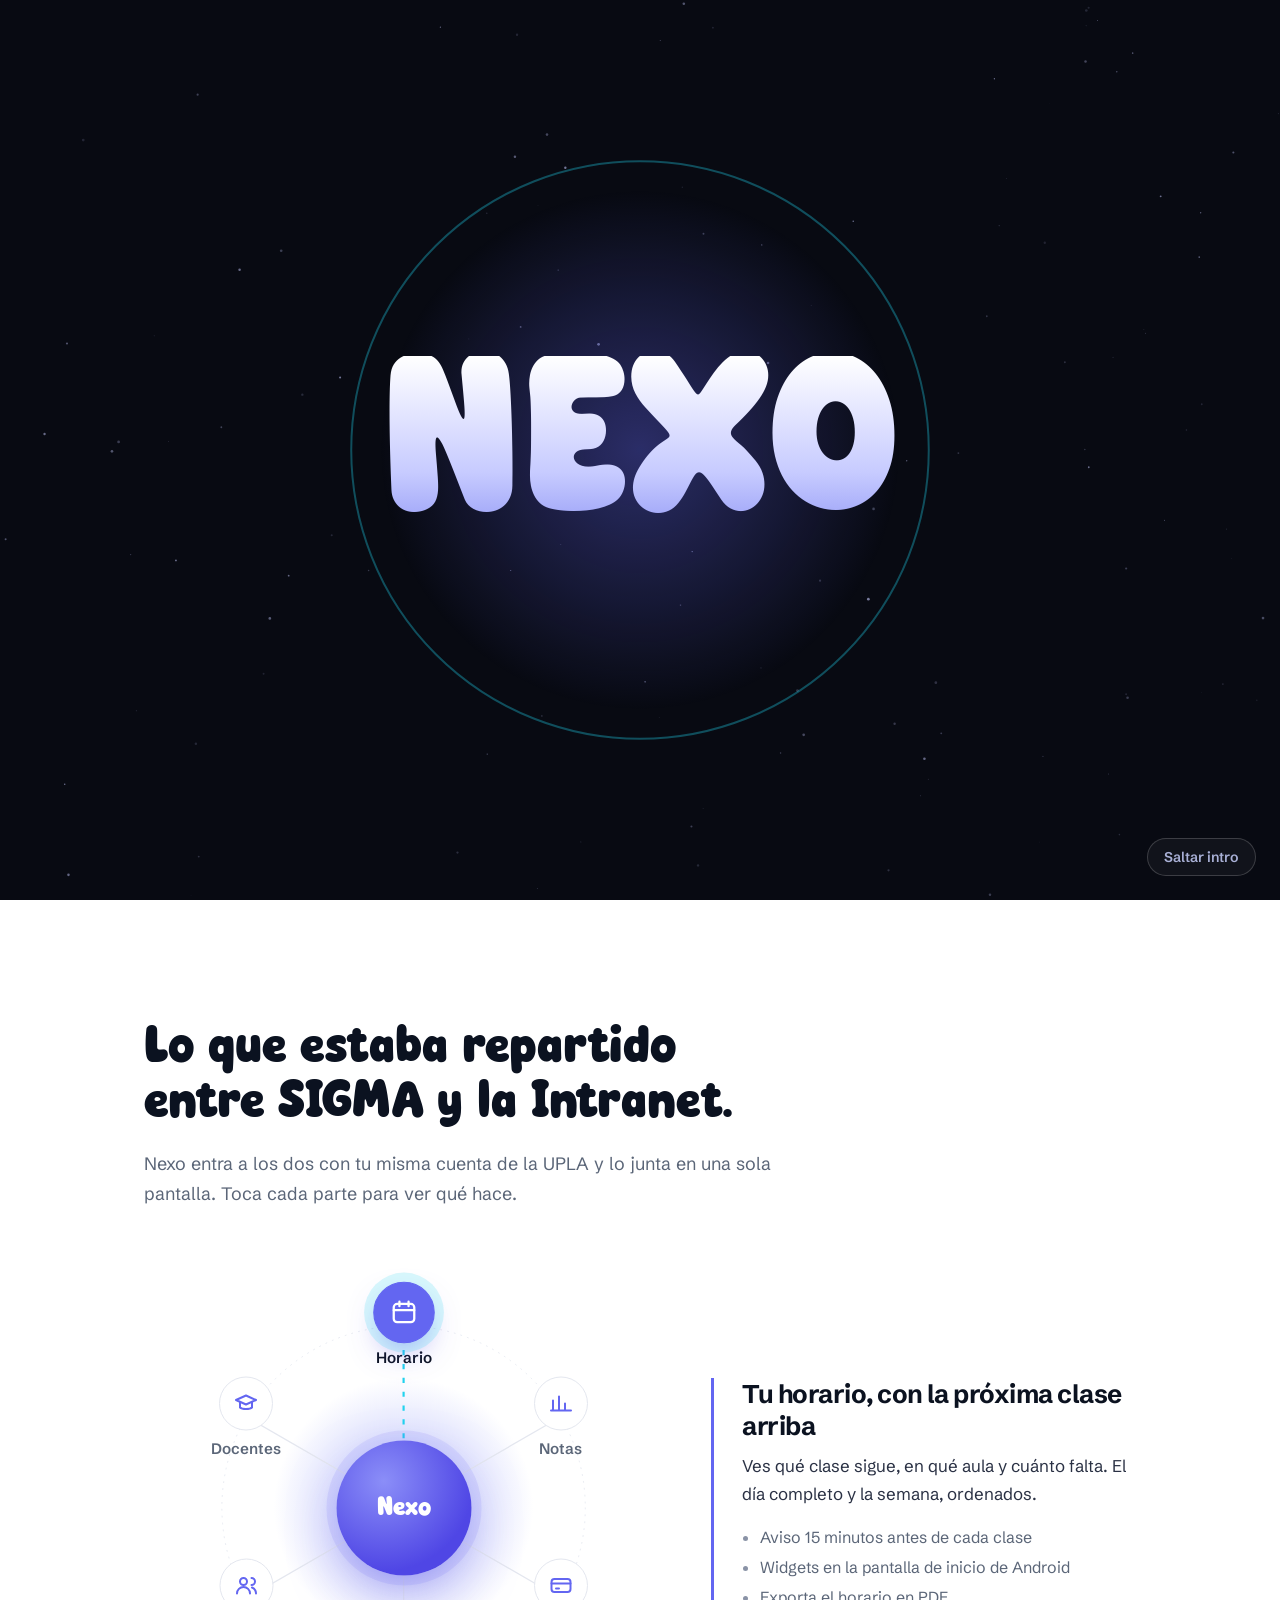
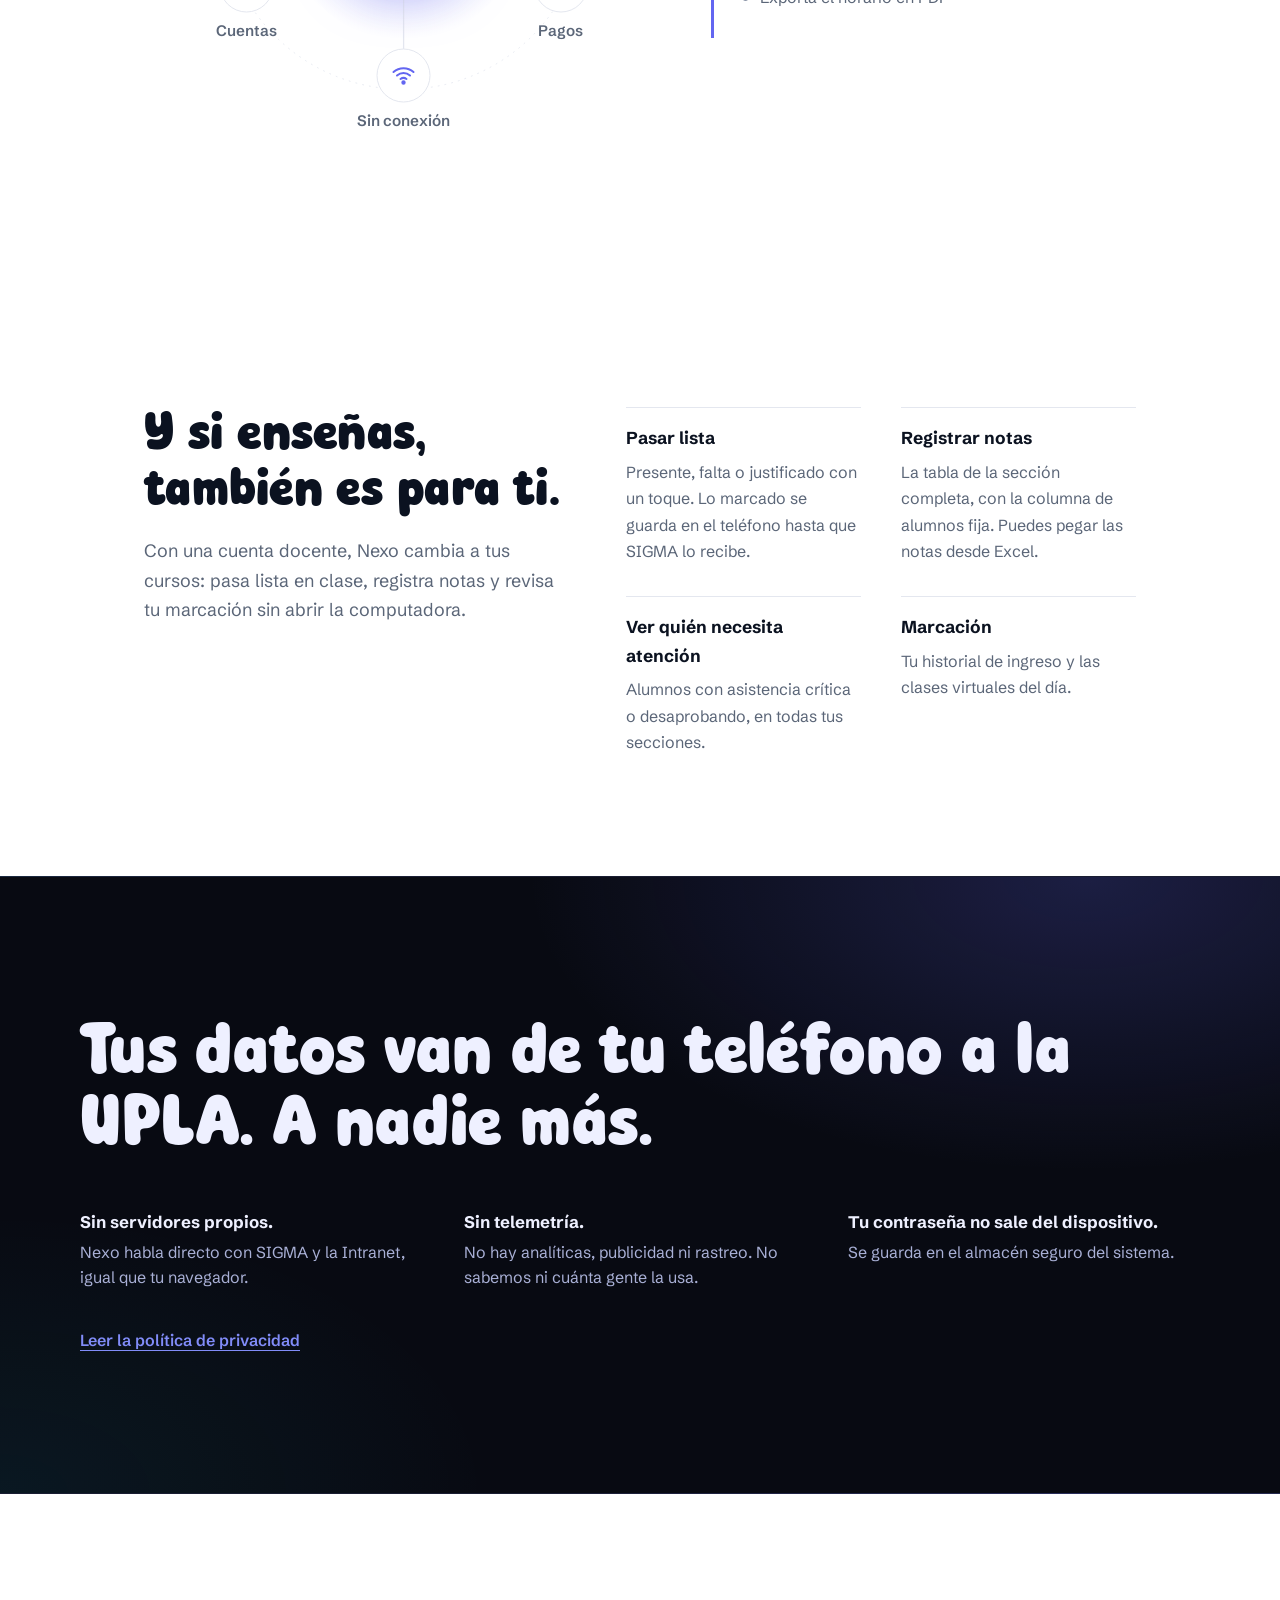
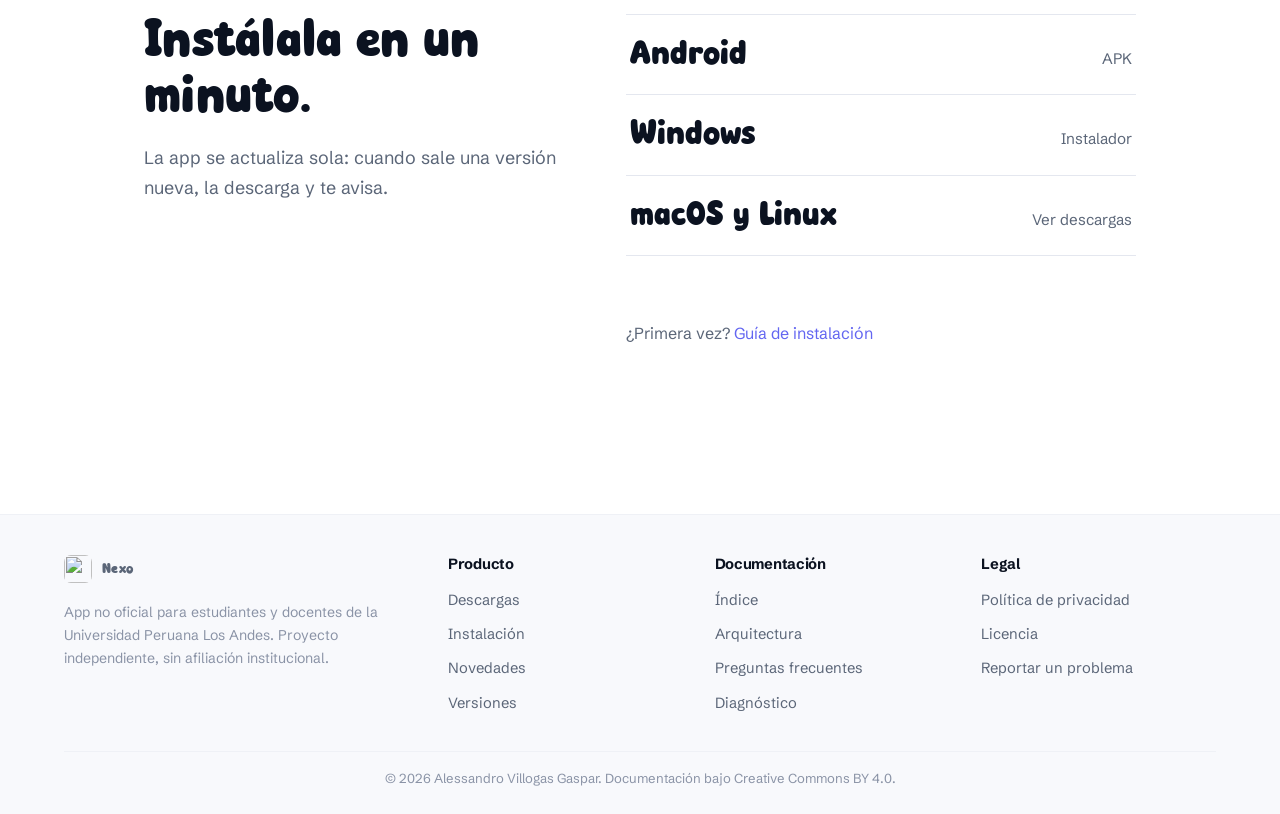
==== commit 8bea6671: "Portada nueva: intro animada, escenario con constelación y mapa de conexiones - Intro de 3 s (una ve" ====
--- a/index.html
+++ b/index.html
@@ -4,21 +4,41 @@
 <head>
   <meta charset="UTF-8">
   <meta name="viewport" content="width=device-width, initial-scale=1.0">
-  <title>Nexo</title>
+  <title>Nexo · Tu vida en la UPLA, en una sola app</title>
   <meta name="description"
-    content="Cliente no oficial para estudiantes y docentes de la Universidad Peruana Los Andes. Integra la vida universitaria en una sola aplicación.">
-  <meta property="og:title" content="Nexo — Cliente UPLA">
+    content="App no oficial para estudiantes y docentes de la Universidad Peruana Los Andes: horario, notas, pagos y asistencia en un solo lugar, sin servidores intermedios.">
+  <meta name="theme-color" content="#080A12">
+  <meta property="og:title" content="Nexo · UPLA">
   <meta property="og:description"
-    content="La vida universitaria en una sola aplicación. Sin telemetría y centrado en tu privacidad.">
+    content="Horario, notas, pagos y asistencia de la UPLA en una sola app. Sin telemetría y sin servidores intermedios.">
   <meta property="og:image" content="https://auralix-studio.github.io/nexo/assets/social-preview.png">
+  <meta name="twitter:card" content="summary_large_image">
   <meta name="twitter:image" content="https://auralix-studio.github.io/nexo/assets/social-preview.png">
   <link rel="icon" type="image/png" href="assets/nexo-icon.png">
-  <link rel="stylesheet" href="style.css?v=1.0.5">
+  <link rel="preload" href="assets/fonts/super-mindset.woff" as="font" type="font/woff" crossorigin>
+  <link rel="stylesheet" href="style.css?v=2.0.0">
+  <link rel="stylesheet" href="home.css?v=2.0.0">
+  <script>
+    /* La intro se muestra una vez por sesión y nunca con "reducir movimiento".
+       Se decide antes de pintar para que el hero no parpadee. */
+    (function () {
+      try {
+        var reduce = window.matchMedia('(prefers-reduced-motion: reduce)').matches;
+        if (!reduce && !sessionStorage.getItem('nexo.intro')) {
+          document.documentElement.classList.add('intro-pending');
+          /* Red de seguridad: si el script de la intro no carga, se muestra el sitio. */
+          setTimeout(function () { document.documentElement.classList.remove('intro-pending'); }, 6000);
+        }
+      } catch (e) { /* sin sessionStorage: sin intro */ }
+    })();
+  </script>
 </head>
 
-<body>
-
-  <header class="site-header">
+<body class="home">
+
+  <a class="skip-link" href="#content">Saltar al contenido</a>
+
+  <header class="site-header on-stage">
     <div class="site-header-inner">
       <a href="index.html" class="brand">
         <img src="assets/nexo-icon.png" alt="" class="brand-mark">
@@ -33,239 +53,202 @@
         <a href="index.html" class="active">Inicio</a>
         <a href="downloads.html">Descargas</a>
         <a href="docs.html">Documentación</a>
-        <a href="about.html">Acerca</a>
+        <a href="changelog.html">Novedades</a>
         <a href="privacy.html">Privacidad</a>
         <a href="https://github.com/Auralix-Studio/nexo/releases/latest" data-dynamic-dl="android"
-          class="nav-cta">Descargar <span data-dynamic-version></span></a>
+          class="nav-cta">Descargar</a>
       </nav>
     </div>
   </header>
 
   <main id="content">
 
-    <section class="hero">
-      <div class="hero-content">
-        <span class="eyebrow">Versión <span data-dynamic-version>1.1.1</span> disponible</span>
-        <h1 class="hero-title">Tu vida académica UPLA en <em data-typewriter
-            data-phrases='["una sola aplicación","tu bolsillo","todo momento","cualquier dispositivo"]'>una sola
-            aplicación</em>.</h1>
-        <p class="hero-lead">
-          Cliente multiplataforma que unifica la vida universitaria.
-          Centrado en tu privacidad.
+    <!-- Escenario: la intro termina aquí y el logotipo se queda en el hero -->
+    <section class="stage" aria-labelledby="hero-title">
+      <canvas class="stage-sky" aria-hidden="true"></canvas>
+
+      <div class="stage-inner">
+        <div class="stage-copy">
+          <p class="wordmark" aria-hidden="true" data-wordmark>
+            <span>N</span><span>E</span><span>X</span><span>O</span>
+          </p>
+          <h1 id="hero-title" class="stage-title" data-stage-in>
+            Tu vida en la UPLA, en una sola app.
+          </h1>
+          <p class="stage-lead" data-stage-in>
+            Horario, notas, pagos y asistencia, directo desde los sistemas de la
+            universidad a tu teléfono. Para estudiantes y docentes.
+          </p>
+          <div class="stage-actions" id="hero-download-actions" data-static data-stage-in>
+            <a href="https://github.com/Auralix-Studio/nexo/releases/latest" data-dynamic-dl="android"
+              class="btn btn-glow">
+              Descargar para Android
+              <span class="btn-meta" data-dynamic-meta="android">APK</span>
+            </a>
+            <a href="https://github.com/Auralix-Studio/nexo/releases/latest" data-dynamic-dl="windows"
+              class="btn btn-ghost">
+              Descargar para Windows
+              <span class="btn-meta" data-dynamic-meta="windows">Instalador</span>
+            </a>
+          </div>
+          <p class="stage-foot" data-stage-in>
+            Versión <span data-dynamic-version>más reciente</span>. Android 7.0 o superior y Windows 10 u 11.
+            <a href="downloads.html">Otras plataformas</a>
+          </p>
+        </div>
+
+        <div class="stage-device" data-stage-in aria-hidden="true">
+          <div class="phone">
+            <div class="phone-notch"></div>
+            <div class="phone-screen">
+              <div class="app-top">
+                <span class="app-greet">Buenos días, Ana</span>
+                <span class="app-avatar">AQ</span>
+              </div>
+              <div class="app-card app-next">
+                <span class="app-kicker"><i class="live-dot"></i>En 25 minutos</span>
+                <strong>Programación IV</strong>
+                <span>Laboratorio 05 · 10:00 – 11:40</span>
+              </div>
+              <div class="app-row">
+                <div class="app-card app-mini">
+                  <span class="app-kicker">Promedio</span>
+                  <strong class="app-num">15.4</strong>
+                  <span class="app-bar"><i style="width:77%"></i></span>
+                </div>
+                <div class="app-card app-mini">
+                  <span class="app-kicker">Cuota</span>
+                  <strong class="app-num">S/ 380</strong>
+                  <span>Vence el viernes</span>
+                </div>
+              </div>
+              <div class="app-card">
+                <span class="app-kicker">Hoy</span>
+                <ul class="app-list">
+                  <li><b>08:00</b> Ingeniería de Software <em>Pab. I 302</em></li>
+                  <li class="now"><b>10:00</b> Programación IV <em>Lab. 05</em></li>
+                  <li><b>15:00</b> Estadística <em>Pab. G 104</em></li>
+                </ul>
+              </div>
+              <div class="app-tabbar">
+                <span class="on">Inicio</span><span>Horario</span><span>Notas</span><span>Pagos</span>
+              </div>
+            </div>
+          </div>
+        </div>
+      </div>
+
+      <a class="stage-scroll" href="#conexiones" aria-label="Ver qué hace Nexo">
+        <span></span>
+      </a>
+    </section>
+
+    <!-- El "nexo": cada parte de la universidad conectada en un lugar -->
+    <section class="hub" id="conexiones" aria-labelledby="hub-title">
+      <div class="hub-intro">
+        <h2 id="hub-title">Lo que estaba repartido entre SIGMA y la Intranet.</h2>
+        <p>
+          Nexo entra a los dos con tu misma cuenta de la UPLA y lo junta en una
+          sola pantalla. Toca cada parte para ver qué hace.
         </p>
-        <div class="hero-actions" id="hero-download-actions">
-          <a href="https://github.com/Auralix-Studio/nexo/releases/latest" data-dynamic-dl="android"
-            class="btn btn-primary">
-            Descargar para Android
-            <span class="btn-meta" data-dynamic-meta="android">APK</span>
+      </div>
+
+      <div class="hub-board">
+        <div class="hub-map" data-hub>
+          <svg class="hub-lines" viewBox="0 0 600 600" aria-hidden="true">
+            <defs>
+              <radialGradient id="hubCore" cx="50%" cy="50%" r="50%">
+                <stop offset="0%" stop-color="#818CF8" stop-opacity=".55" />
+                <stop offset="100%" stop-color="#818CF8" stop-opacity="0" />
+              </radialGradient>
+            </defs>
+            <circle cx="300" cy="300" r="150" fill="url(#hubCore)" />
+            <circle class="hub-orbit" cx="300" cy="300" r="210" />
+          </svg>
+          <div class="hub-core"><span>Nexo</span></div>
+          <div class="hub-nodes" role="tablist" aria-label="Partes de Nexo"></div>
+        </div>
+
+        <div class="hub-detail" aria-live="polite">
+          <h3 class="hub-detail-title"></h3>
+          <p class="hub-detail-body"></p>
+          <ul class="hub-detail-list"></ul>
+        </div>
+      </div>
+    </section>
+
+    <!-- Docentes -->
+    <section class="teachers" data-reveal aria-labelledby="teachers-title">
+      <div class="teachers-copy">
+        <h2 id="teachers-title">Y si enseñas, también es para ti.</h2>
+        <p>
+          Con una cuenta docente, Nexo cambia a tus cursos: pasa lista en clase,
+          registra notas y revisa tu marcación sin abrir la computadora.
+        </p>
+      </div>
+      <dl class="teachers-list">
+        <div>
+          <dt>Pasar lista</dt>
+          <dd>Presente, falta o justificado con un toque. Lo marcado se guarda en el teléfono hasta que SIGMA lo recibe.</dd>
+        </div>
+        <div>
+          <dt>Registrar notas</dt>
+          <dd>La tabla de la sección completa, con la columna de alumnos fija. Puedes pegar las notas desde Excel.</dd>
+        </div>
+        <div>
+          <dt>Ver quién necesita atención</dt>
+          <dd>Alumnos con asistencia crítica o desaprobando, en todas tus secciones.</dd>
+        </div>
+        <div>
+          <dt>Marcación</dt>
+          <dd>Tu historial de ingreso y las clases virtuales del día.</dd>
+        </div>
+      </dl>
+    </section>
+
+    <!-- Privacidad: la promesa en una frase -->
+    <section class="promise" data-reveal aria-labelledby="promise-title">
+      <h2 id="promise-title" class="promise-line">
+        Tus datos van de tu teléfono a la UPLA. A nadie más.
+      </h2>
+      <div class="promise-facts">
+        <p><strong>Sin servidores propios.</strong> Nexo habla directo con SIGMA y la Intranet, igual que tu navegador.</p>
+        <p><strong>Sin telemetría.</strong> No hay analíticas, publicidad ni rastreo. No sabemos ni cuánta gente la usa.</p>
+        <p><strong>Tu contraseña no sale del dispositivo.</strong> Se guarda en el almacén seguro del sistema.</p>
+      </div>
+      <a class="promise-link" href="privacy.html">Leer la política de privacidad</a>
+    </section>
+
+    <!-- Descarga -->
+    <section class="get" data-reveal aria-labelledby="get-title">
+      <div class="get-copy">
+        <h2 id="get-title">Instálala en un minuto.</h2>
+        <p>
+          La app se actualiza sola: cuando sale una versión nueva, la descarga y
+          te avisa.
+        </p>
+      </div>
+      <ul class="get-list">
+        <li>
+          <a href="https://github.com/Auralix-Studio/nexo/releases/latest" data-dynamic-dl="android">
+            <span class="get-os">Android</span>
+            <span class="get-meta" data-dynamic-meta="android">APK</span>
           </a>
-          <a href="https://github.com/Auralix-Studio/nexo/releases/latest" data-dynamic-dl="windows"
-            class="btn btn-secondary">
-            Descargar para Windows
-            <span class="btn-meta" data-dynamic-meta="windows">ZIP</span>
+        </li>
+        <li>
+          <a href="https://github.com/Auralix-Studio/nexo/releases/latest" data-dynamic-dl="windows">
+            <span class="get-os">Windows</span>
+            <span class="get-meta" data-dynamic-meta="windows">Instalador</span>
           </a>
-          <a href="downloads.html" class="btn btn-secondary"
-            style="border-color: transparent; background: transparent; text-decoration: underline;">Otras
-            plataformas</a>
-        </div>
-        <p class="hero-foot">
-          Compatible con Android 7.0 o superior. Disponible para Windows,
-          macOS, Linux y Web.
-        </p>
-      </div>
-      <div class="hero-visual">
-        <div class="nexo-mockup">
-          <div class="mockup-header">
-            <div class="mockup-dots">
-              <span></span><span></span><span></span>
-            </div>
-            <div class="mockup-title">nexo-app <span data-dynamic-version></span></div>
-          </div>
-          <div class="mockup-body">
-            <aside class="mockup-sidebar">
-              <div class="mockup-brand">
-                <img src="assets/nexo-icon.png" alt="Icono de Nexo">
-                <span>Nexo</span>
-              </div>
-              <nav class="mockup-nav">
-                <span class="active">Inicio</span>
-                <span>Horarios</span>
-                <span>Notas</span>
-                <span>Pagos</span>
-              </nav>
-            </aside>
-            <main class="mockup-content">
-              <div class="mockup-tabs">
-                <span class="active">Proxima clase.</span>
-              </div>
-              
-              <div class="mockup-dashboard">
-                <div class="mockup-card">
-                  <div class="mockup-card-header">
-                    <span class="mockup-icon sigma">S</span>
-                    <div>
-                      <h4>Ingenieria de software</h4>
-                      <p>Pabellon I 302 • 08:00</p>
-                    </div>
-                  </div>
-                </div>
-                <div class="mockup-card">
-                  <div class="mockup-card-header">
-                    <span class="mockup-icon intranet">I</span>
-                    <div>
-                      <h4>Programación IV</h4>
-                      <p>Laboratorio 05 • 10:00</p>
-                    </div>
-                  </div>
-                </div>
-              </div>
-            </main>
-          </div>
-        </div>
-      </div>
-    </section>
-
-    <section data-reveal>
-      <div class="section-header-split">
-        <div>
-          <span class="eyebrow">Funcionalidades principales</span>
-          <h2>Una aplicación, dos sistemas integrados.</h2>
-        </div>
-        <p>
-          Nexo elimina la necesidad de alternar entre los portales de la
-          universidad. Todas las funciones académicas y administrativas se
-          acceden con las mismas credenciales universitarias.
-        </p>
-      </div>
-      <div class="grid grid-3">
-        <div class="card">
-          <div class="card-mark">S</div>
-          <h3 class="card-title">Vida Universitaria</h3>
-          <p class="card-body">
-            Perfil, horario académico, calificaciones, promedios, cuotas y
-            anuncios institucionales. Autenticación por JWT contra la API
-            oficial.
-          </p>
-        </div>
-        <div class="card">
-          <div class="card-mark">I</div>
-          <h3 class="card-title">Tu informacíon</h3>
-          <p class="card-body">
-            Datos complementarios sobre pagos, malla curricular, ranking
-            promocional y cronogramas de cuotas. Sesión persistente por
-            cookies.
-          </p>
-        </div>
-      </div>
-    </section>
-
-
-
-    <section data-reveal>
-      <div class="section-header-split">
-        <div>
-          <span class="eyebrow">Diferenciadores</span>
-          <h2>Diseñado con criterios estrictos.</h2>
-        </div>
-        <p>
-          La privacidad, la velocidad y la tolerancia a fallos son el núcleo del desarrollo.
-          Nexo opera directamente entre tu dispositivo y la universidad, sin servidores intermedios.
-        </p>
-      </div>
-      <div class="grid grid-2">
-        <div class="card">
-          <h3 class="card-title">Privacidad verificable</h3>
-          <p class="card-body">
-            Sin telemetría, sin servicios de análisis, sin publicidad, sin
-            servidores propios. La comunicación se establece directamente
-            entre el dispositivo del usuario y los servidores oficiales de
-            UPLA o Microsoft.
-          </p>
-        </div>
-        <div class="card">
-          <h3 class="card-title">Funcionamiento sin conexión</h3>
-          <p class="card-body">
-            Los datos consultados permanecen en caché local. La aplicación
-            sigue mostrando la información disponible incluso sin
-            conectividad.
-          </p>
-        </div>
-        <div class="card">
-          <h3 class="card-title">Tolerante a fallos</h3>
-          <p class="card-body">
-            Patrón Resolver con conmutación automática entre la universidad e
-            portales universitarios. Si una fuente presenta indisponibilidad, la
-            aplicación continúa funcionando con la alternativa.
-          </p>
-        </div>
-        <div class="card">
-          <h3 class="card-title">Multiplataforma</h3>
-          <p class="card-body">
-            La misma base de código produce binarios nativos para Android,
-            iOS, Windows, macOS, Linux y Web. La experiencia se adapta a
-            las convenciones de cada plataforma.
-          </p>
-        </div>
-        <div class="card">
-          <h3 class="card-title">Notificaciones útiles</h3>
-          <p class="card-body">
-            Recordatorios de clases quince minutos antes del inicio, avisos
-            de vencimiento de cuotas un día antes de la fecha límite y
-            detección de calificaciones nuevas. Notificaciones locales,
-            sin servicios push.
-          </p>
-        </div>
-        <div class="card">
-          <h3 class="card-title">Sin telemetría</h3>
-          <p class="card-body">
-            La aplicación no recopila estadísticas de uso, no integra
-            servicios de análisis y no transmite información a terceros.
-            El proyecto desconoce cuántas personas la utilizan, salvo por
-            los reportes voluntarios en GitHub.
-          </p>
-        </div>
-      </div>
-    </section>
-
-    <section data-reveal>
-      <div class="section-header-split">
-        <div>
-          <span class="eyebrow">Filosofía técnica</span>
-          <h2>Cliente puro, sin infraestructura intermedia.</h2>
-        </div>
-        <div>
-          <p>
-            Nexo no opera servidores propios. Las solicitudes que realiza la
-            aplicación son equivalentes a las que se observan en las
-            herramientas de desarrollo de cualquier navegador al utilizar los
-            portales oficiales de UPLA. Esta arquitectura elimina la
-            dependencia de infraestructura mantenida por el responsable del
-            proyecto y permite verificar de forma independiente que la
-            información del usuario no transita por sistemas no autorizados.
-          </p>
-          <p><a href="architecture.html">Leer la arquitectura completa →</a></p>
-        </div>
-      </div>
-    </section>
-
-    <section data-reveal>
-      <div class="cta">
-        <h2>Comenzá ahora.</h2>
-        <p>La instalación toma menos de un minuto.</p>
-        <div class="hero-actions">
-          <a href="https://github.com/Auralix-Studio/nexo/releases/latest" data-dynamic-dl="android"
-            class="btn btn-primary">
-            Descargar APK universal
+        </li>
+        <li>
+          <a href="downloads.html">
+            <span class="get-os">macOS y Linux</span>
+            <span class="get-meta">Ver descargas</span>
           </a>
-          <a href="https://github.com/Auralix-Studio/nexo/releases/latest" data-dynamic-dl="windows"
-            class="btn btn-secondary">
-            Descargar para Windows
-          </a>
-          <a href="install.html" class="btn btn-secondary"
-            style="border-color: transparent; background: transparent; text-decoration: underline;">Guía de
-            instalación</a>
-        </div>
-      </div>
+        </li>
+      </ul>
+      <p class="get-foot">¿Primera vez? <a href="install.html">Guía de instalación</a></p>
     </section>
 
   </main>
@@ -278,7 +261,7 @@
           Nexo
         </a>
         <p>
-          Cliente no oficial para estudiantes y docentes de la Universidad
+          App no oficial para estudiantes y docentes de la Universidad
           Peruana Los Andes. Proyecto independiente, sin afiliación
           institucional.
         </p>
@@ -287,8 +270,8 @@
         <h4>Producto</h4>
         <ul>
           <li><a href="downloads.html">Descargas</a></li>
-
           <li><a href="install.html">Instalación</a></li>
+          <li><a href="changelog.html">Novedades</a></li>
           <li><a href="https://github.com/Auralix-Studio/nexo/releases">Versiones</a></li>
         </ul>
       </div>
@@ -298,16 +281,15 @@
           <li><a href="docs.html">Índice</a></li>
           <li><a href="architecture.html">Arquitectura</a></li>
           <li><a href="faq.html">Preguntas frecuentes</a></li>
-          <li><a href="https://github.com/auralix-studio/nexo/blob/main/docs/troubleshoot.md">Diagnóstico</a></li>
+          <li><a href="troubleshoot.html">Diagnóstico</a></li>
         </ul>
       </div>
       <div>
         <h4>Legal</h4>
         <ul>
           <li><a href="privacy.html">Política de privacidad</a></li>
-          <li><a href="https://github.com/auralix-studio/nexo/blob/main/LICENSE">Licencia</a></li>
+          <li><a href="license.html">Licencia</a></li>
           <li><a href="https://github.com/auralix-studio/nexo/issues">Reportar un problema</a></li>
-
         </ul>
       </div>
     </div>
@@ -316,7 +298,8 @@
     </div>
   </footer>
 
-  <script src="app.js?v=1.0.5" defer></script>
+  <script src="app.js?v=2.0.0" defer></script>
+  <script src="home.js?v=2.0.0" defer></script>
 </body>
 
 </html>
--- a/style.css
+++ b/style.css
@@ -1,4 +1,19 @@
 /* Nexo · Sitio público */
+
+/* Tipografías propias (servidas desde el sitio, sin terceros).
+   Super Mindset: la del logotipo NEXO de la app. Schibsted Grotesk: texto (OFL). */
+@font-face {
+  font-family: 'Super Mindset';
+  src: url('assets/fonts/super-mindset.woff') format('woff');
+  font-weight: 400;
+  font-display: swap;
+}
+@font-face {
+  font-family: 'Schibsted Grotesk';
+  src: url('assets/fonts/schibsted-grotesk.woff') format('woff');
+  font-weight: 400 900;
+  font-display: swap;
+}
 
 :root {
   --primary: #6366F1;
@@ -29,8 +44,11 @@
   --shadow-md: 0 4px 12px rgba(11, 18, 32, 0.05), 0 1px 3px rgba(11, 18, 32, 0.03);
   --shadow-lg: 0 16px 40px rgba(11, 18, 32, 0.08);
 
-  --font: 'Inter', -apple-system, BlinkMacSystemFont, 'Segoe UI Variable',
+  --font: 'Schibsted Grotesk', -apple-system, BlinkMacSystemFont, 'Segoe UI Variable',
     'Segoe UI', Roboto, 'Helvetica Neue', Arial, sans-serif;
+  --display: 'Super Mindset', 'Schibsted Grotesk', system-ui, sans-serif;
+  --accent: #22D3EE;
+  --night: #080A12;
   --mono: ui-monospace, 'SF Mono', 'Cascadia Mono', 'Roboto Mono', Consolas, monospace;
 
   --max: 1080px;
@@ -101,6 +119,7 @@
   letter-spacing: -0.02em;
 }
 h1 { font-size: clamp(2rem, 4vw + 1rem, 3rem); font-weight: 800; letter-spacing: -0.03em; }
+.page-title { font-family: var(--display); font-weight: 400; letter-spacing: 0.005em; line-height: 1.05; }
 h2 { font-size: clamp(1.5rem, 2vw + 1rem, 2rem); }
 h3 { font-size: 1.2rem; }
 h4 { font-size: 1rem; }
@@ -188,9 +207,10 @@
   display: inline-flex;
   align-items: center;
   gap: 10px;
-  font-size: 1.05rem;
-  font-weight: 700;
-  letter-spacing: -0.02em;
+  font-family: var(--display);
+  font-size: 1.2rem;
+  font-weight: 400;
+  letter-spacing: 0.02em;
   color: var(--text-strong);
 }
 .brand:hover { color: var(--text-strong); text-decoration: none; }
@@ -240,6 +260,11 @@
   background: var(--primary-dark);
   color: white;
 }
+@media (prefers-color-scheme: dark) {
+  /* Texto blanco sobre el índigo claro del tema oscuro no se leía bien */
+  .nav a.nav-cta { background: #6366F1; }
+  .nav a.nav-cta:hover { background: #4F46E5; }
+}
 
 @media (max-width: 959px) {
   .site-header-inner { padding: 12px var(--pad); gap: 12px; }
@@ -279,11 +304,9 @@
 
 .eyebrow {
   display: inline-block;
-  font-size: 0.74rem;
-  letter-spacing: 0.12em;
-  text-transform: uppercase;
+  font-size: 0.9rem;
   color: var(--primary);
-  font-weight: 700;
+  font-weight: 600;
   margin-bottom: 0.5rem;
 }
 
@@ -653,10 +676,8 @@
   gap: 32px;
 }
 .site-footer h4 {
-  font-size: 0.78rem;
-  text-transform: uppercase;
-  letter-spacing: 0.08em;
-  color: var(--text-mute);
+  font-size: 0.92rem;
+  color: var(--text-strong);
   margin: 0 0 12px;
   font-weight: 700;
 }
--- a/home.css
+++ b/home.css
@@ -0,0 +1,625 @@
+/* Nexo · Portada
+   Una sola idea visual: "nexo" = conexión. Cada parte de la universidad es un
+   punto que se une al centro. La intro lo cuenta en 3 segundos, el escenario
+   lo deja vivo de fondo y la sección de conexiones lo vuelve interactivo. */
+
+.home {
+  --stage-ink: #EEF0FF;
+  --stage-soft: #A9B0D6;
+  --stage-mute: #6D7499;
+  --stage-line: rgba(129, 140, 248, 0.22);
+  --indigo: #6366F1;
+  --indigo-2: #818CF8;
+  --cyan: #22D3EE;
+  --out: cubic-bezier(0.16, 1, 0.3, 1);
+}
+
+.skip-link {
+  position: absolute;
+  left: 12px;
+  top: -60px;
+  z-index: 200;
+  padding: 10px 16px;
+  border-radius: 8px;
+  background: var(--primary);
+  color: #fff;
+  font-weight: 600;
+}
+.skip-link:focus { top: 12px; }
+
+:focus-visible {
+  outline: 2px solid var(--cyan, #22D3EE);
+  outline-offset: 3px;
+}
+
+/* ── Cabecera sobre el escenario oscuro ─────────────────────────────── */
+
+.home .site-header.on-stage {
+  position: fixed;
+  left: 0;
+  right: 0;
+  border-bottom-color: transparent;
+  transition: border-color 0.3s ease;
+}
+.home .site-header.on-stage::before {
+  background: transparent;
+  backdrop-filter: none;
+  -webkit-backdrop-filter: none;
+  transition: background 0.3s ease;
+}
+.home .site-header.on-stage .brand,
+.home .site-header.on-stage .nav a { color: var(--stage-soft); }
+.home .site-header.on-stage .brand { color: var(--stage-ink); }
+.home .site-header.on-stage .nav a:hover { color: var(--stage-ink); background: rgba(255, 255, 255, 0.06); }
+.home .site-header.on-stage .nav a.active { color: var(--stage-ink); background: rgba(129, 140, 248, 0.16); }
+.home .site-header.on-stage .mobile-menu-btn .menu-bar { background: var(--stage-ink); }
+
+/* Al bajar del escenario vuelve a la cabecera normal del sitio */
+.home .site-header.on-stage.scrolled { border-bottom-color: var(--divider); }
+.home .site-header.on-stage.scrolled::before {
+  background: color-mix(in srgb, var(--bg) 88%, transparent);
+  backdrop-filter: saturate(180%) blur(12px);
+  -webkit-backdrop-filter: saturate(180%) blur(12px);
+}
+.home .site-header.on-stage.scrolled .brand { color: var(--text-strong); }
+.home .site-header.on-stage.scrolled .nav a { color: var(--text-soft); }
+.home .site-header.on-stage.scrolled .nav a.active { color: var(--primary); background: var(--primary-soft); }
+.home .site-header.on-stage.scrolled .mobile-menu-btn .menu-bar { background: var(--text-strong); }
+
+@media (max-width: 959px) {
+  /* El cajón lateral usa siempre los colores normales */
+  .home .site-header.on-stage .nav a { color: var(--text-soft); }
+  .home .site-header.on-stage .nav a.active { color: var(--primary); background: var(--primary-soft); }
+  .home .site-header.on-stage .nav .brand { color: var(--text-strong); }
+}
+
+.home main { max-width: none; padding: 0; }
+
+/* ── Escenario ──────────────────────────────────────────────────────── */
+
+.stage {
+  position: relative;
+  min-height: 100svh;
+  display: flex;
+  align-items: center;
+  overflow: hidden;
+  color: var(--stage-ink);
+  background:
+    radial-gradient(1200px 700px at 78% 40%, rgba(99, 102, 241, 0.20), transparent 60%),
+    radial-gradient(900px 600px at 10% 90%, rgba(34, 211, 238, 0.08), transparent 60%),
+    var(--night);
+  isolation: isolate;
+  margin: 0;
+}
+
+.stage-sky {
+  position: absolute;
+  inset: 0;
+  width: 100%;
+  height: 100%;
+  z-index: -1;
+}
+
+.stage-inner {
+  width: 100%;
+  max-width: 1200px;
+  margin: 0 auto;
+  padding: 120px var(--pad) 96px;
+  display: grid;
+  grid-template-columns: minmax(0, 1.15fr) minmax(0, 0.85fr);
+  align-items: center;
+  gap: 48px;
+}
+
+.wordmark {
+  margin: 0 0 18px;
+  font-family: var(--display);
+  font-size: clamp(5.5rem, 15vw, 13.5rem);
+  line-height: 0.82;
+  letter-spacing: 0.01em;
+  color: var(--stage-ink);
+  display: flex;
+  user-select: none;
+}
+.wordmark span {
+  display: inline-block;
+  background: linear-gradient(180deg, #FFFFFF 0%, #C7CBFF 62%, #8E95F5 100%);
+  -webkit-background-clip: text;
+  background-clip: text;
+  color: transparent;
+}
+
+.stage-title {
+  font-family: var(--font);
+  font-size: clamp(1.7rem, 2.4vw + 0.9rem, 2.7rem);
+  font-weight: 700;
+  letter-spacing: -0.025em;
+  line-height: 1.12;
+  color: var(--stage-ink);
+  margin: 0 0 16px;
+  max-width: 18ch;
+}
+
+.stage-lead {
+  font-size: 1.12rem;
+  line-height: 1.6;
+  color: var(--stage-soft);
+  max-width: 46ch;
+  margin: 0 0 32px;
+}
+
+.stage-actions {
+  display: flex;
+  flex-wrap: wrap;
+  gap: 12px;
+  margin-bottom: 20px;
+}
+
+.btn-glow {
+  position: relative;
+  padding: 15px 24px;
+  border-radius: 14px;
+  color: #fff;
+  background: linear-gradient(135deg, #6D70F5, #4F46E5);
+  box-shadow: 0 0 0 1px rgba(255, 255, 255, 0.12) inset, 0 10px 30px -8px rgba(99, 102, 241, 0.7);
+}
+.btn-glow:hover {
+  color: #fff;
+  box-shadow: 0 0 0 1px rgba(255, 255, 255, 0.2) inset, 0 14px 38px -8px rgba(99, 102, 241, 0.9);
+  transform: translateY(-1px);
+}
+.btn-ghost {
+  padding: 15px 24px;
+  border-radius: 14px;
+  color: var(--stage-ink);
+  background: rgba(255, 255, 255, 0.04);
+  border-color: rgba(255, 255, 255, 0.14);
+}
+.btn-ghost:hover { color: #fff; background: rgba(255, 255, 255, 0.08); border-color: rgba(255, 255, 255, 0.26); }
+.stage .btn-meta { opacity: 0.7; font-weight: 500; }
+.stage-actions .btn-secondary {
+  color: var(--stage-soft);
+}
+
+.stage-foot {
+  font-size: 0.9rem;
+  color: var(--stage-mute);
+  margin: 0;
+}
+.stage-foot a { color: var(--stage-soft); text-decoration: underline; text-underline-offset: 3px; margin-left: 4px; }
+.stage-foot a:hover { color: var(--stage-ink); }
+
+/* Teléfono: la app real, en pequeño */
+.stage-device {
+  display: flex;
+  justify-content: center;
+  perspective: 1400px;
+}
+.phone {
+  position: relative;
+  width: min(300px, 78vw);
+  aspect-ratio: 9 / 19;
+  border-radius: 46px;
+  padding: 11px;
+  background: linear-gradient(160deg, #2A2E45, #12141F 55%, #0B0C14);
+  box-shadow:
+    0 0 0 1px rgba(255, 255, 255, 0.08),
+    0 40px 90px -20px rgba(0, 0, 0, 0.8),
+    0 0 120px -30px rgba(99, 102, 241, 0.55);
+  transform: rotateY(-14deg) rotateX(6deg) rotateZ(1deg);
+  transform-style: preserve-3d;
+  transition: transform 0.9s var(--out);
+}
+.stage-device:hover .phone { transform: rotateY(-6deg) rotateX(3deg) rotateZ(0deg); }
+.phone-notch {
+  position: absolute;
+  top: 20px;
+  left: 50%;
+  width: 84px;
+  height: 22px;
+  margin-left: -42px;
+  border-radius: 12px;
+  background: #05060A;
+  z-index: 2;
+}
+.phone-screen {
+  height: 100%;
+  border-radius: 36px;
+  overflow: hidden;
+  background: #F6F7FB;
+  color: #0B1220;
+  padding: 50px 14px 0;
+  display: flex;
+  flex-direction: column;
+  gap: 10px;
+  font-size: 12px;
+  line-height: 1.35;
+}
+.app-top { display: flex; align-items: center; justify-content: space-between; padding: 0 4px 2px; }
+.app-greet { font-weight: 700; font-size: 15px; letter-spacing: -0.02em; }
+.app-avatar {
+  width: 30px; height: 30px; border-radius: 50%;
+  display: grid; place-items: center;
+  background: #E0E2FF; color: #4338CA; font-weight: 800; font-size: 11px;
+}
+.app-card {
+  background: #fff;
+  border: 1px solid #E4E7EF;
+  border-radius: 16px;
+  padding: 11px 12px;
+  display: flex;
+  flex-direction: column;
+  gap: 2px;
+}
+.app-card strong { font-size: 14px; letter-spacing: -0.01em; }
+.app-card > span { color: #5B6678; }
+.app-kicker { color: #6366F1 !important; font-weight: 700; font-size: 11px; display: flex; align-items: center; gap: 6px; }
+.app-next { background: linear-gradient(135deg, #6366F1, #4F46E5); border-color: transparent; color: #fff; }
+.app-next .app-kicker, .app-next > span { color: rgba(255, 255, 255, 0.85) !important; }
+.live-dot {
+  width: 7px; height: 7px; border-radius: 50%;
+  background: #22D3EE;
+  box-shadow: 0 0 0 0 rgba(34, 211, 238, 0.7);
+  animation: live 2s infinite;
+}
+@keyframes live {
+  70% { box-shadow: 0 0 0 7px rgba(34, 211, 238, 0); }
+  100% { box-shadow: 0 0 0 0 rgba(34, 211, 238, 0); }
+}
+.app-row { display: grid; grid-template-columns: 1fr 1fr; gap: 10px; }
+.app-num { font-size: 19px !important; }
+.app-bar { height: 5px; border-radius: 4px; background: #EEF0FE; overflow: hidden; margin-top: 4px; }
+.app-bar i { display: block; height: 100%; background: #10B981; border-radius: 4px; }
+.app-list { list-style: none; margin: 4px 0 0; padding: 0; display: grid; gap: 6px; }
+.app-list li { display: grid; grid-template-columns: 38px 1fr; column-gap: 6px; color: #2A3144; margin: 0; }
+.app-list li em { grid-column: 2; font-style: normal; color: #8A93A6; font-size: 11px; }
+.app-list li b { color: #8A93A6; font-weight: 600; }
+.app-list li.now b, .app-list li.now { color: #4338CA; font-weight: 700; }
+.app-tabbar {
+  margin-top: auto;
+  margin-left: -14px;
+  margin-right: -14px;
+  padding: 10px 14px 18px;
+  display: flex;
+  justify-content: space-between;
+  border-top: 1px solid #E4E7EF;
+  background: #fff;
+  color: #8A93A6;
+  font-weight: 600;
+  font-size: 11px;
+}
+.app-tabbar .on { color: #6366F1; }
+
+.stage-scroll {
+  position: absolute;
+  bottom: 26px;
+  left: 50%;
+  width: 26px;
+  height: 42px;
+  margin-left: -13px;
+  border-radius: 14px;
+  border: 1.5px solid rgba(255, 255, 255, 0.25);
+}
+.stage-scroll span {
+  position: absolute;
+  top: 8px;
+  left: 50%;
+  width: 4px;
+  height: 8px;
+  margin-left: -2px;
+  border-radius: 2px;
+  background: var(--stage-soft);
+  animation: scrollcue 1.8s var(--out) infinite;
+}
+@keyframes scrollcue {
+  0% { transform: translateY(0); opacity: 0; }
+  30% { opacity: 1; }
+  100% { transform: translateY(14px); opacity: 0; }
+}
+
+/* Entrada del escenario (después de la intro o al cargar) */
+[data-stage-in] {
+  opacity: 0;
+  transform: translateY(18px);
+  transition: opacity 0.9s var(--out), transform 0.9s var(--out);
+}
+.stage.ready [data-stage-in] { opacity: 1; transform: none; }
+.stage.ready [data-stage-in]:nth-child(2) { transition-delay: 0.05s; }
+.stage.ready .stage-title { transition-delay: 0.08s; }
+.stage.ready .stage-lead { transition-delay: 0.18s; }
+.stage.ready .stage-actions { transition-delay: 0.28s; }
+.stage.ready .stage-foot { transition-delay: 0.38s; }
+.stage.ready .stage-device { transition-delay: 0.2s; transition-duration: 1.3s; }
+.stage-device[data-stage-in] { transform: translateY(40px) scale(0.96); }
+
+.wordmark span { transition: opacity 0.6s var(--out), transform 0.8s var(--out); }
+.stage:not(.ready) .wordmark span { opacity: 0; transform: translateY(0.25em); }
+.stage.ready .wordmark span:nth-child(2) { transition-delay: 0.04s; }
+.stage.ready .wordmark span:nth-child(3) { transition-delay: 0.08s; }
+.stage.ready .wordmark span:nth-child(4) { transition-delay: 0.12s; }
+/* Si la intro entrega el logotipo, aparece ya en su sitio */
+.stage.handoff .wordmark span { transition: none; opacity: 1; transform: none; }
+
+html.intro-pending .stage [data-stage-in],
+html.intro-pending .stage .wordmark { visibility: hidden; }
+html.intro-pending body { overflow: hidden; }
+
+/* ── Intro ──────────────────────────────────────────────────────────── */
+
+.intro {
+  position: fixed;
+  inset: 0;
+  z-index: 300;
+  background: var(--night);
+  display: grid;
+  place-items: center;
+  cursor: pointer;
+  transition: opacity 0.7s ease;
+}
+.intro.leaving { opacity: 0; pointer-events: none; }
+.intro canvas { position: absolute; inset: 0; width: 100%; height: 100%; }
+.intro-word {
+  position: relative;
+  font-family: var(--display);
+  font-size: clamp(5rem, 18vw, 15rem);
+  line-height: 0.82;
+  display: flex;
+  color: transparent;
+  pointer-events: none;
+  transform-origin: 0 0;
+}
+.intro-word span {
+  display: inline-block;
+  background: linear-gradient(180deg, #FFFFFF 0%, #C7CBFF 62%, #8E95F5 100%);
+  -webkit-background-clip: text;
+  background-clip: text;
+  opacity: 0;
+  transform: translateY(0.35em) scale(0.9);
+  filter: blur(14px);
+  transition: opacity 0.7s var(--out), transform 0.9s var(--out), filter 0.8s var(--out);
+}
+.intro-word.show span { opacity: 1; transform: none; filter: blur(0); }
+.intro-word.show span:nth-child(2) { transition-delay: 0.07s; }
+.intro-word.show span:nth-child(3) { transition-delay: 0.14s; }
+.intro-word.show span:nth-child(4) { transition-delay: 0.21s; }
+.intro-word.fly { transition: transform 0.85s var(--out); }
+.intro-skip {
+  position: absolute;
+  right: 24px;
+  bottom: 24px;
+  padding: 9px 16px;
+  border-radius: 999px;
+  border: 1px solid rgba(255, 255, 255, 0.18);
+  background: rgba(255, 255, 255, 0.04);
+  color: var(--stage-soft);
+  font: 600 0.88rem var(--font);
+  cursor: pointer;
+}
+.intro-skip:hover { color: #fff; border-color: rgba(255, 255, 255, 0.35); }
+
+/* ── Secciones de contenido ─────────────────────────────────────────── */
+
+.home section:not(.stage) {
+  max-width: 1120px;
+  margin: 0 auto;
+  padding: 120px var(--pad);
+}
+
+.home section h2 {
+  font-family: var(--display);
+  font-weight: 400;
+  font-size: clamp(2rem, 3.4vw + 0.8rem, 3.4rem);
+  line-height: 1.02;
+  letter-spacing: 0.005em;
+  color: var(--text-strong);
+  margin: 0 0 18px;
+}
+
+/* Conexiones */
+.hub-intro { max-width: 640px; margin-bottom: 40px; }
+.hub-intro p { font-size: 1.12rem; color: var(--text-soft); margin: 0; }
+
+.hub-board {
+  display: grid;
+  grid-template-columns: minmax(0, 1.1fr) minmax(0, 0.9fr);
+  gap: 48px;
+  align-items: center;
+}
+
+.hub-map {
+  position: relative;
+  aspect-ratio: 1;
+  width: 100%;
+  max-width: 560px;
+  justify-self: center;
+}
+.hub-lines { position: absolute; inset: 0; width: 100%; height: 100%; overflow: visible; }
+.hub-orbit { fill: none; stroke: var(--border); stroke-width: 1; stroke-dasharray: 2 6; }
+.hub-link { stroke: var(--border); stroke-width: 1.5; fill: none; transition: stroke 0.4s ease, stroke-width 0.4s ease; }
+.hub-link.on {
+  stroke: var(--cyan);
+  stroke-width: 2.5;
+  stroke-dasharray: 6 10;
+  animation: flow 1.1s linear infinite;
+}
+@keyframes flow { to { stroke-dashoffset: -32; } }
+
+.hub-core {
+  position: absolute;
+  left: 50%;
+  top: 50%;
+  width: 26%;
+  aspect-ratio: 1;
+  transform: translate(-50%, -50%);
+  border-radius: 50%;
+  display: grid;
+  place-items: center;
+  background: radial-gradient(circle at 35% 30%, #8B8EF8, #4F46E5 70%);
+  box-shadow: 0 20px 60px -15px rgba(79, 70, 229, 0.6), 0 0 0 10px color-mix(in srgb, var(--primary) 12%, transparent);
+  color: #fff;
+  font-family: var(--display);
+  font-size: clamp(1.1rem, 2.2vw, 1.7rem);
+}
+
+.hub-nodes { position: absolute; inset: 0; }
+.hub-node {
+  position: absolute;
+  transform: translate(-50%, -50%);
+  display: flex;
+  flex-direction: column;
+  align-items: center;
+  gap: 8px;
+  padding: 0;
+  border: 0;
+  background: none;
+  cursor: pointer;
+  font: 600 0.95rem var(--font);
+  color: var(--text-soft);
+}
+.hub-node .dot {
+  width: 54px;
+  height: 54px;
+  border-radius: 50%;
+  display: grid;
+  place-items: center;
+  background: var(--card);
+  border: 1.5px solid var(--border);
+  color: var(--primary);
+  transition: transform 0.35s var(--out), background 0.3s ease, border-color 0.3s ease, color 0.3s ease, box-shadow 0.3s ease;
+}
+.hub-node .dot svg { width: 24px; height: 24px; }
+.hub-node:hover .dot { transform: scale(1.08); border-color: var(--primary); }
+.hub-node[aria-selected="true"] { color: var(--text-strong); }
+.hub-node[aria-selected="true"] .dot {
+  transform: scale(1.14);
+  background: var(--primary);
+  border-color: var(--primary);
+  color: #fff;
+  box-shadow: 0 0 0 8px color-mix(in srgb, var(--accent) 18%, transparent), 0 12px 30px -10px rgba(79, 70, 229, 0.7);
+}
+
+.hub-detail {
+  min-height: 260px;
+  padding-left: 28px;
+  border-left: 3px solid var(--primary);
+}
+.hub-detail-title {
+  font-size: 1.6rem;
+  letter-spacing: -0.02em;
+  margin: 0 0 10px;
+  color: var(--text-strong);
+}
+.hub-detail-body { color: var(--text); font-size: 1.06rem; margin: 0 0 16px; max-width: 46ch; }
+.hub-detail-list { margin: 0; padding-left: 1.1em; color: var(--text-soft); }
+.hub-detail-list li { margin: 4px 0; }
+.hub-detail.swap > * { animation: swapin 0.5s var(--out) both; }
+.hub-detail.swap > *:nth-child(2) { animation-delay: 0.05s; }
+.hub-detail.swap > *:nth-child(3) { animation-delay: 0.1s; }
+@keyframes swapin { from { opacity: 0; transform: translateY(8px); } }
+
+/* Docentes */
+.teachers {
+  display: grid;
+  grid-template-columns: minmax(0, 0.9fr) minmax(0, 1.1fr);
+  gap: 64px;
+  align-items: start;
+}
+.teachers-copy p { font-size: 1.12rem; color: var(--text-soft); margin: 0; max-width: 42ch; }
+.teachers-list { margin: 0; display: grid; grid-template-columns: 1fr 1fr; gap: 32px 40px; }
+.teachers-list div { padding-top: 16px; border-top: 1px solid var(--border); }
+.teachers-list dt { font-weight: 700; color: var(--text-strong); font-size: 1.08rem; margin-bottom: 6px; }
+.teachers-list dd { margin: 0; color: var(--text-soft); }
+
+/* Promesa */
+.home section.promise {
+  max-width: none;
+  padding: 140px var(--pad);
+  background:
+    radial-gradient(800px 420px at 85% 0%, rgba(99, 102, 241, 0.22), transparent 70%),
+    radial-gradient(700px 400px at 0% 100%, rgba(34, 211, 238, 0.07), transparent 70%),
+    var(--night);
+  border-top: 1px solid rgba(129, 140, 248, 0.14);
+  border-bottom: 1px solid rgba(129, 140, 248, 0.14);
+  color: var(--stage-soft);
+  text-align: left;
+  position: relative;
+  overflow: hidden;
+}
+.promise > * { max-width: 1120px; margin-left: auto; margin-right: auto; }
+.home .promise .promise-line {
+  margin: 0 auto 48px;
+  color: var(--stage-ink);
+  font-size: clamp(2.2rem, 5vw + 0.6rem, 5rem);
+  line-height: 0.98;
+  max-width: 1120px;
+}
+.promise-facts {
+  display: grid;
+  grid-template-columns: repeat(3, minmax(0, 1fr));
+  gap: 32px;
+  margin-bottom: 36px;
+}
+.promise-facts p { margin: 0; line-height: 1.6; max-width: 34ch; }
+.promise-facts strong { display: block; color: var(--stage-ink); margin-bottom: 4px; font-size: 1.05rem; }
+.promise-link { display: block; color: var(--indigo-2); font-weight: 600; text-decoration: underline; text-underline-offset: 4px; }
+.promise-link:hover { color: #fff; }
+
+/* Descarga */
+.get {
+  display: grid;
+  grid-template-columns: minmax(0, 0.9fr) minmax(0, 1.1fr);
+  gap: 64px;
+  align-items: start;
+}
+.get-copy p { font-size: 1.12rem; color: var(--text-soft); margin: 0; max-width: 40ch; }
+.get-list { list-style: none; margin: 0; padding: 0; border-top: 1px solid var(--border); }
+.get-list li { margin: 0; border-bottom: 1px solid var(--border); }
+.get-list a {
+  display: flex;
+  align-items: baseline;
+  justify-content: space-between;
+  gap: 16px;
+  padding: 22px 4px;
+  color: var(--text-strong);
+  text-decoration: none;
+  transition: padding 0.35s var(--out), color 0.2s ease;
+}
+.get-list a:hover { padding-left: 14px; color: var(--primary); }
+.get-os { font-family: var(--display); font-size: clamp(1.5rem, 2vw + 0.8rem, 2.2rem); line-height: 1; }
+.get-meta { color: var(--text-soft); font-size: 0.95rem; white-space: nowrap; }
+.get-foot { grid-column: 2; margin: 0; color: var(--text-soft); }
+
+/* ── Responsivo ─────────────────────────────────────────────────────── */
+
+@media (max-width: 959px) {
+  .stage-inner { grid-template-columns: 1fr; padding-top: 104px; gap: 56px; }
+  .stage-device { order: 2; }
+  .phone { transform: none; width: min(270px, 70vw); }
+  .stage-scroll { display: none; }
+  .hub-board, .teachers, .get { grid-template-columns: 1fr; gap: 40px; }
+  .hub-detail { min-height: 0; }
+  .get-foot { grid-column: 1; }
+  .promise-facts { grid-template-columns: 1fr; gap: 22px; }
+  .home section:not(.stage) { padding: 88px var(--pad); }
+  .home section.promise { padding: 100px var(--pad); }
+}
+
+@media (max-width: 560px) {
+  .wordmark { font-size: 28vw; }
+  .stage-actions .btn { width: 100%; justify-content: space-between; }
+  .teachers-list { grid-template-columns: 1fr; gap: 24px; }
+  .hub-node { font-size: 0.82rem; }
+  .hub-node .dot { width: 44px; height: 44px; }
+  .hub-node .dot svg { width: 20px; height: 20px; }
+}
+
+@media (prefers-reduced-motion: reduce) {
+  [data-stage-in], .wordmark span { opacity: 1 !important; transform: none !important; }
+  .phone { transition: none; }
+  .hub-link.on { animation: none; stroke-dasharray: none; }
+  .live-dot, .stage-scroll span { animation: none; }
+}
+
+.home .site-header.on-stage .nav a.nav-cta,
+.home .site-header.on-stage.scrolled .nav a.nav-cta { background: #6366F1; color: #fff; }
+.home .site-header.on-stage .nav a.nav-cta:hover { background: #4F46E5; color: #fff; }
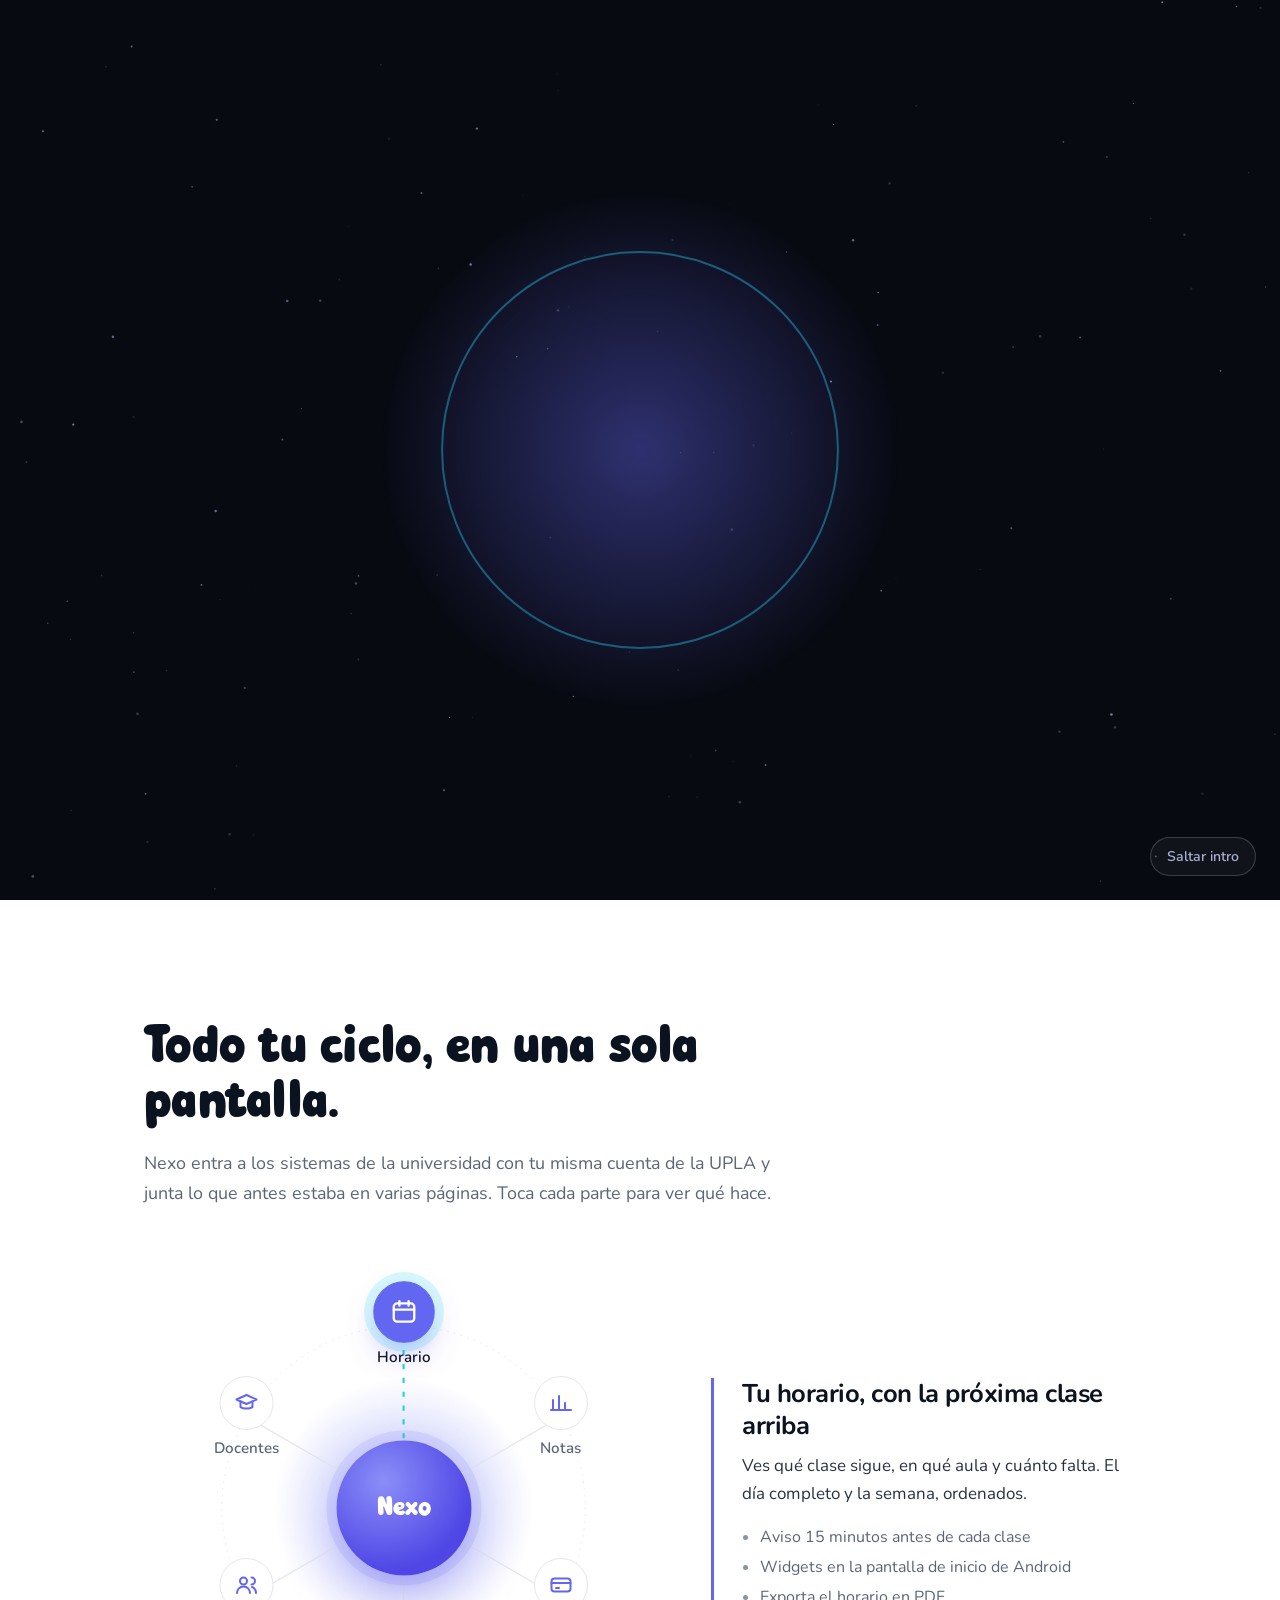
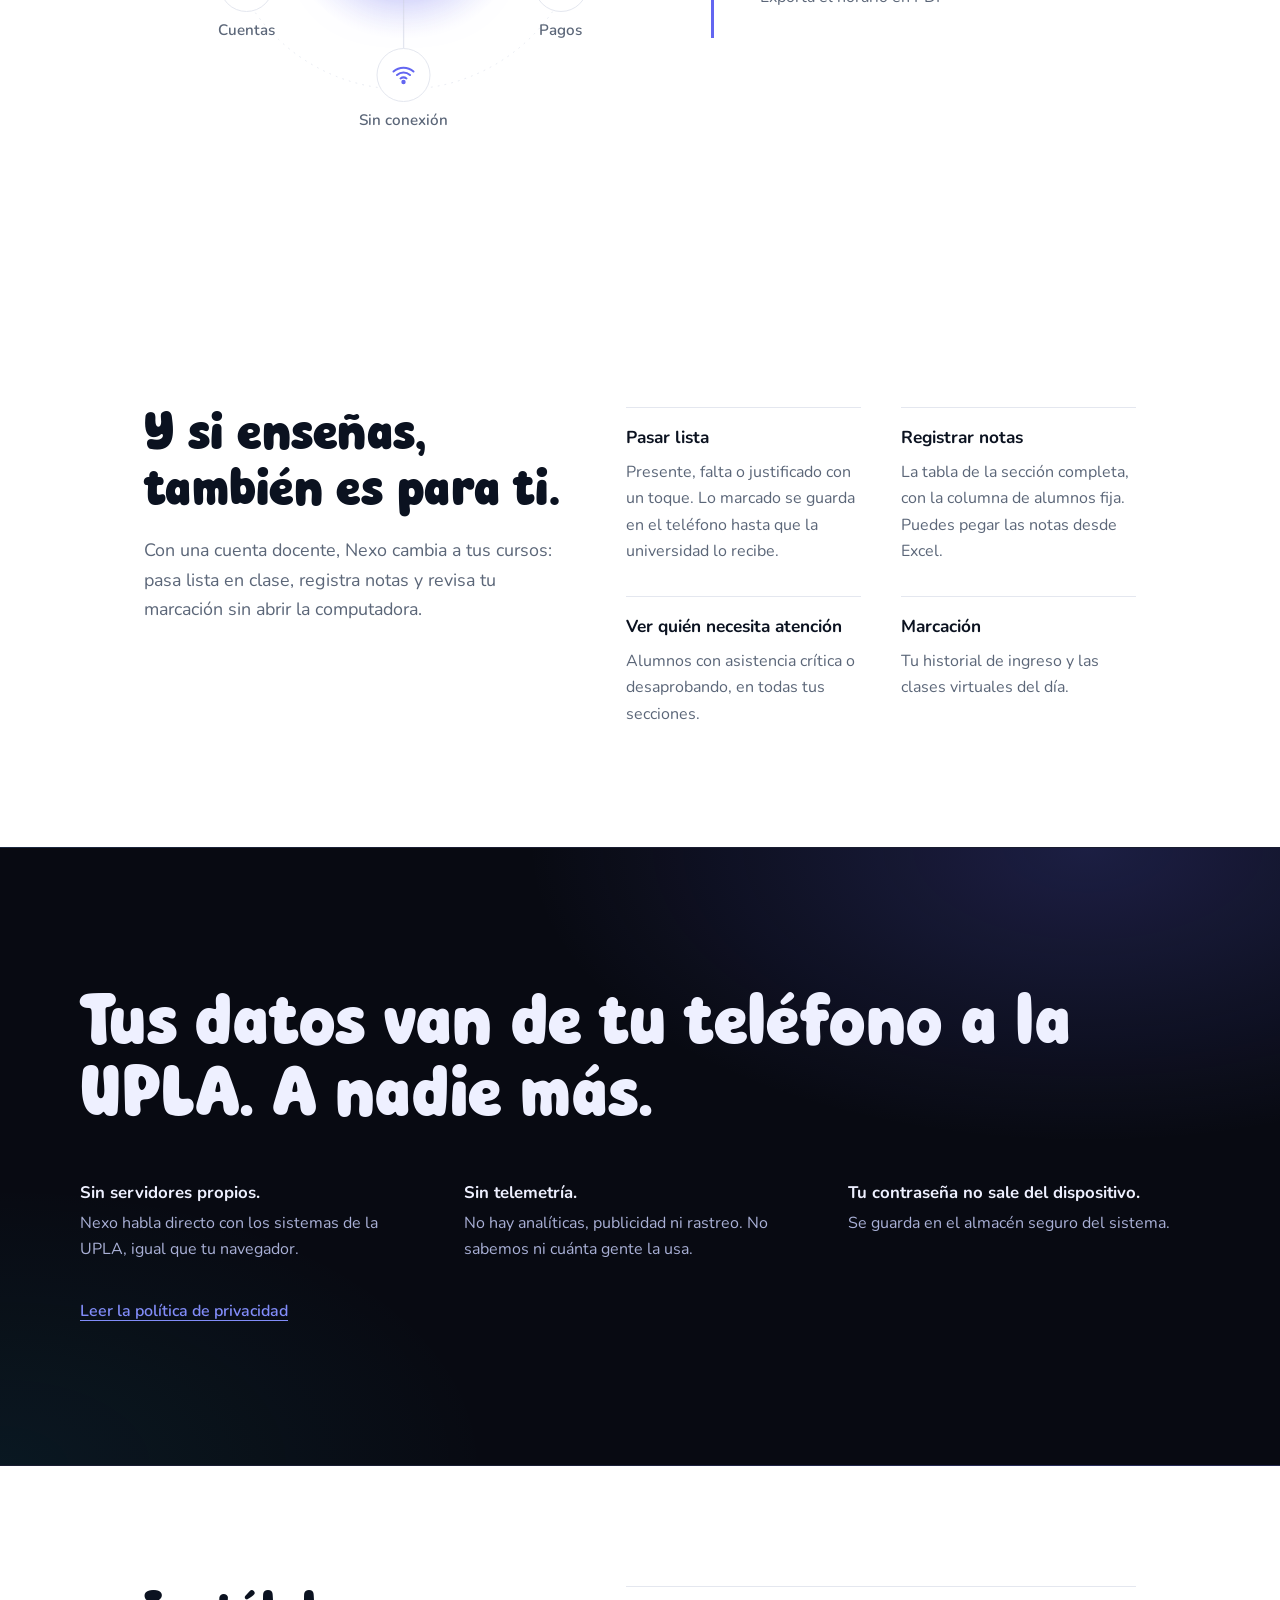
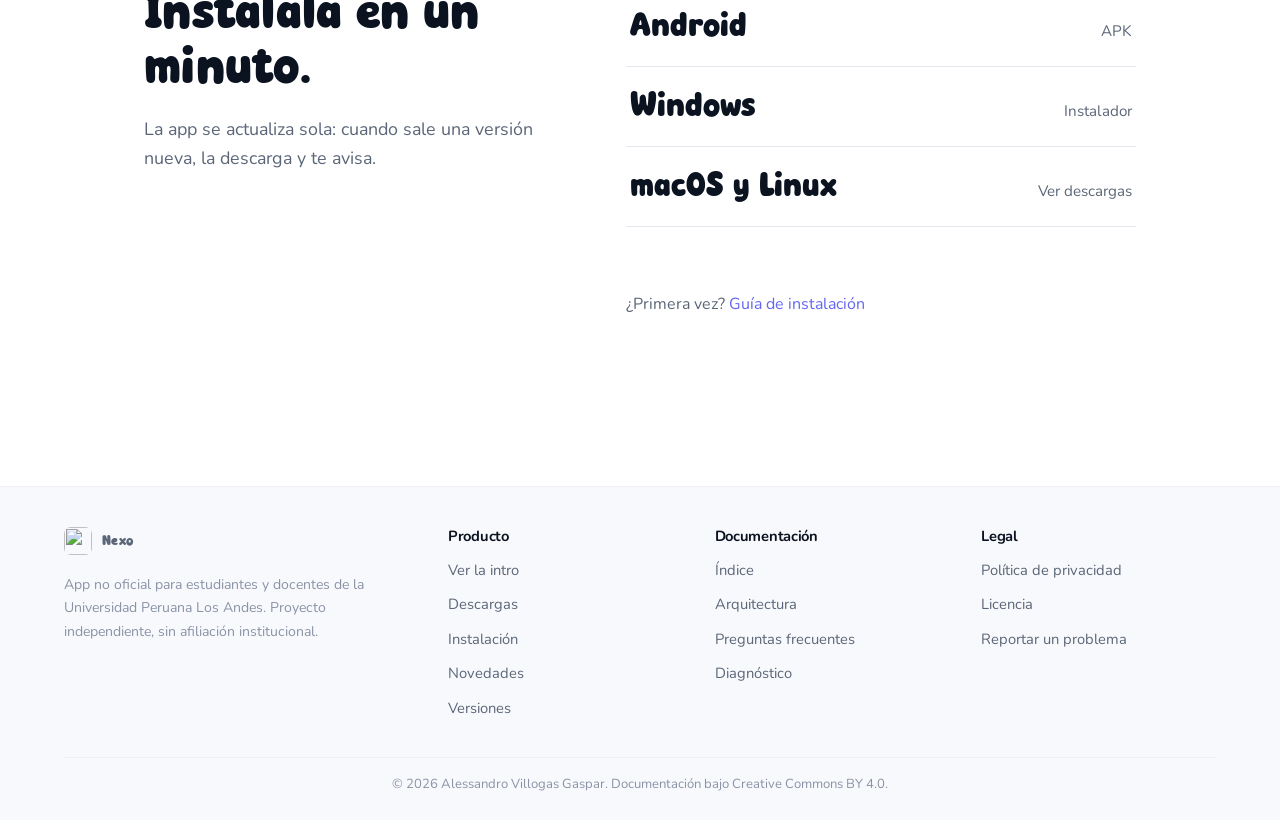
==== commit 8da78012: "Portada v2: dispositivo que cambia de forma, tipografía redondeada y sin nombrar sistemas - El teléf" ====
--- a/index.html
+++ b/index.html
@@ -16,15 +16,16 @@
   <meta name="twitter:image" content="https://auralix-studio.github.io/nexo/assets/social-preview.png">
   <link rel="icon" type="image/png" href="assets/nexo-icon.png">
   <link rel="preload" href="assets/fonts/super-mindset.woff" as="font" type="font/woff" crossorigin>
-  <link rel="stylesheet" href="style.css?v=2.0.0">
-  <link rel="stylesheet" href="home.css?v=2.0.0">
+  <link rel="stylesheet" href="style.css?v=2.1.0">
+  <link rel="stylesheet" href="home.css?v=2.1.0">
   <script>
     /* La intro se muestra una vez por sesión y nunca con "reducir movimiento".
        Se decide antes de pintar para que el hero no parpadee. */
     (function () {
       try {
         var reduce = window.matchMedia('(prefers-reduced-motion: reduce)').matches;
-        if (!reduce && !sessionStorage.getItem('nexo.intro')) {
+        var asked = location.hash === '#intro';  /* enlace "Ver la intro" */
+        if (asked || (!reduce && !sessionStorage.getItem('nexo.intro'))) {
           document.documentElement.classList.add('intro-pending');
           /* Red de seguridad: si el script de la intro no carga, se muestra el sitio. */
           setTimeout(function () { document.documentElement.classList.remove('intro-pending'); }, 6000);
@@ -97,46 +98,77 @@
           </p>
         </div>
 
-        <div class="stage-device" data-stage-in aria-hidden="true">
-          <div class="phone">
-            <div class="phone-notch"></div>
-            <div class="phone-screen">
-              <div class="app-top">
-                <span class="app-greet">Buenos días, Ana</span>
-                <span class="app-avatar">AQ</span>
-              </div>
-              <div class="app-card app-next">
-                <span class="app-kicker"><i class="live-dot"></i>En 25 minutos</span>
-                <strong>Programación IV</strong>
-                <span>Laboratorio 05 · 10:00 – 11:40</span>
-              </div>
-              <div class="app-row">
-                <div class="app-card app-mini">
-                  <span class="app-kicker">Promedio</span>
-                  <strong class="app-num">15.4</strong>
-                  <span class="app-bar"><i style="width:77%"></i></span>
-                </div>
-                <div class="app-card app-mini">
-                  <span class="app-kicker">Cuota</span>
-                  <strong class="app-num">S/ 380</strong>
-                  <span>Vence el viernes</span>
+        <div class="stage-device" data-stage-in>
+          <div class="device-box">
+            <div class="device" data-form="phone" aria-hidden="true">
+              <div class="device-frame">
+                <span class="device-cam"></span>
+                <div class="device-screen">
+                  <div class="win-bar"><span>Nexo</span><i></i><i></i><i></i></div>
+                  <div class="app">
+                    <nav class="app-side">
+                      <span class="app-logo">Nexo</span>
+                      <span class="on">Inicio</span><span>Horario</span><span>Notas</span><span>Pagos</span>
+                    </nav>
+                    <div class="app-main">
+                      <div class="app-top">
+                        <span class="app-greet">Buenos días, Ana</span>
+                        <span class="app-avatar">AQ</span>
+                      </div>
+                      <div class="app-grid">
+                        <div class="app-card app-next">
+                          <span class="app-kicker"><i class="live-dot"></i>En 25 minutos</span>
+                          <strong>Programación IV</strong>
+                          <span>Laboratorio 05 · 10:00 a 11:40</span>
+                        </div>
+                        <div class="app-card app-mini">
+                          <span class="app-kicker">Promedio</span>
+                          <strong class="app-num">15.4</strong>
+                          <span class="app-bar"><i style="width:77%"></i></span>
+                        </div>
+                        <div class="app-card app-mini">
+                          <span class="app-kicker">Cuota</span>
+                          <strong class="app-num">S/ 380</strong>
+                          <span>Vence el viernes</span>
+                        </div>
+                        <div class="app-card app-grades">
+                          <span class="app-kicker">Notas nuevas</span>
+                          <ul class="app-list app-scores">
+                            <li><b>16</b> Base de Datos I <em>Evidencia de desempeño</em></li>
+                            <li><b>14</b> Estadística <em>Evidencia de conocimiento</em></li>
+                          </ul>
+                        </div>
+                        <div class="app-card app-today">
+                          <span class="app-kicker">Hoy</span>
+                          <ul class="app-list">
+                            <li><b>08:00</b> Ingeniería de Software <em>Pab. I 302</em></li>
+                            <li class="now"><b>10:00</b> Programación IV <em>Lab. 05</em></li>
+                            <li><b>15:00</b> Estadística <em>Pab. G 104</em></li>
+                          </ul>
+                        </div>
+                      </div>
+                    </div>
+                  </div>
+                  <div class="app-tabbar">
+                    <span class="on">Inicio</span><span>Horario</span><span>Notas</span><span>Pagos</span>
+                  </div>
                 </div>
               </div>
-              <div class="app-card">
-                <span class="app-kicker">Hoy</span>
-                <ul class="app-list">
-                  <li><b>08:00</b> Ingeniería de Software <em>Pab. I 302</em></li>
-                  <li class="now"><b>10:00</b> Programación IV <em>Lab. 05</em></li>
-                  <li><b>15:00</b> Estadística <em>Pab. G 104</em></li>
-                </ul>
-              </div>
-              <div class="app-tabbar">
-                <span class="on">Inicio</span><span>Horario</span><span>Notas</span><span>Pagos</span>
-              </div>
+              <div class="device-base"></div>
             </div>
           </div>
-        </div>
-      </div>
+          <div class="device-switch" role="group" aria-label="Ver Nexo en">
+            <button type="button" data-form="phone" aria-pressed="true">Teléfono</button>
+            <button type="button" data-form="tablet" aria-pressed="false">Tablet</button>
+            <button type="button" data-form="laptop" aria-pressed="false">Computadora</button>
+          </div>
+        </div>
+      </div>
+
+      <button class="stage-replay" type="button" data-replay-intro>
+        <svg viewBox="0 0 24 24" aria-hidden="true"><path d="M4 12a8 8 0 1 0 2.4-5.7M4 4v4.5h4.5" fill="none" stroke="currentColor" stroke-width="2" stroke-linecap="round" stroke-linejoin="round"/></svg>
+        Ver la intro
+      </button>
 
       <a class="stage-scroll" href="#conexiones" aria-label="Ver qué hace Nexo">
         <span></span>
@@ -146,10 +178,11 @@
     <!-- El "nexo": cada parte de la universidad conectada en un lugar -->
     <section class="hub" id="conexiones" aria-labelledby="hub-title">
       <div class="hub-intro">
-        <h2 id="hub-title">Lo que estaba repartido entre SIGMA y la Intranet.</h2>
+        <h2 id="hub-title">Todo tu ciclo, en una sola pantalla.</h2>
         <p>
-          Nexo entra a los dos con tu misma cuenta de la UPLA y lo junta en una
-          sola pantalla. Toca cada parte para ver qué hace.
+          Nexo entra a los sistemas de la universidad con tu misma cuenta de la
+          UPLA y junta lo que antes estaba en varias páginas. Toca cada parte
+          para ver qué hace.
         </p>
       </div>
 
@@ -189,7 +222,7 @@
       <dl class="teachers-list">
         <div>
           <dt>Pasar lista</dt>
-          <dd>Presente, falta o justificado con un toque. Lo marcado se guarda en el teléfono hasta que SIGMA lo recibe.</dd>
+          <dd>Presente, falta o justificado con un toque. Lo marcado se guarda en el teléfono hasta que la universidad lo recibe.</dd>
         </div>
         <div>
           <dt>Registrar notas</dt>
@@ -212,7 +245,7 @@
         Tus datos van de tu teléfono a la UPLA. A nadie más.
       </h2>
       <div class="promise-facts">
-        <p><strong>Sin servidores propios.</strong> Nexo habla directo con SIGMA y la Intranet, igual que tu navegador.</p>
+        <p><strong>Sin servidores propios.</strong> Nexo habla directo con los sistemas de la UPLA, igual que tu navegador.</p>
         <p><strong>Sin telemetría.</strong> No hay analíticas, publicidad ni rastreo. No sabemos ni cuánta gente la usa.</p>
         <p><strong>Tu contraseña no sale del dispositivo.</strong> Se guarda en el almacén seguro del sistema.</p>
       </div>
@@ -269,6 +302,7 @@
       <div>
         <h4>Producto</h4>
         <ul>
+          <li><a href="index.html#intro" data-replay-intro>Ver la intro</a></li>
           <li><a href="downloads.html">Descargas</a></li>
           <li><a href="install.html">Instalación</a></li>
           <li><a href="changelog.html">Novedades</a></li>
@@ -298,8 +332,8 @@
     </div>
   </footer>
 
-  <script src="app.js?v=2.0.0" defer></script>
-  <script src="home.js?v=2.0.0" defer></script>
+  <script src="app.js?v=2.1.0" defer></script>
+  <script src="home.js?v=2.1.0" defer></script>
 </body>
 
 </html>
--- a/style.css
+++ b/style.css
@@ -1,7 +1,8 @@
 /* Nexo · Sitio público */
 
 /* Tipografías propias (servidas desde el sitio, sin terceros).
-   Super Mindset: la del logotipo NEXO de la app. Schibsted Grotesk: texto (OFL). */
+   Super Mindset: la del logotipo NEXO de la app. Nunito: texto, redondeada
+   como el logotipo para que todo hable el mismo idioma (OFL). */
 @font-face {
   font-family: 'Super Mindset';
   src: url('assets/fonts/super-mindset.woff') format('woff');
@@ -9,9 +10,9 @@
   font-display: swap;
 }
 @font-face {
-  font-family: 'Schibsted Grotesk';
-  src: url('assets/fonts/schibsted-grotesk.woff') format('woff');
-  font-weight: 400 900;
+  font-family: 'Nunito';
+  src: url('assets/fonts/nunito.woff') format('woff');
+  font-weight: 200 1000;
   font-display: swap;
 }
 
@@ -44,9 +45,9 @@
   --shadow-md: 0 4px 12px rgba(11, 18, 32, 0.05), 0 1px 3px rgba(11, 18, 32, 0.03);
   --shadow-lg: 0 16px 40px rgba(11, 18, 32, 0.08);
 
-  --font: 'Schibsted Grotesk', -apple-system, BlinkMacSystemFont, 'Segoe UI Variable',
+  --font: 'Nunito', -apple-system, BlinkMacSystemFont, 'Segoe UI Variable',
     'Segoe UI', Roboto, 'Helvetica Neue', Arial, sans-serif;
-  --display: 'Super Mindset', 'Schibsted Grotesk', system-ui, sans-serif;
+  --display: 'Super Mindset', 'Nunito', system-ui, sans-serif;
   --accent: #22D3EE;
   --night: #080A12;
   --mono: ui-monospace, 'SF Mono', 'Cascadia Mono', 'Roboto Mono', Consolas, monospace;
@@ -1730,3 +1731,50 @@
   to { opacity: 1; }
 }
 
+
+
+/* Diagrama de conexión (arquitectura) */
+.flow {
+  display: grid;
+  grid-template-columns: 1fr minmax(80px, 0.6fr) 1fr;
+  align-items: center;
+  gap: 12px;
+  margin: 24px 0 12px;
+}
+.flow-node {
+  padding: 18px 20px;
+  border-radius: var(--r-md);
+  border: 1px solid var(--border);
+  background: var(--card);
+}
+.flow-node strong { display: block; color: var(--text-strong); font-size: 1.05rem; }
+.flow-node span { color: var(--text-soft); font-size: 0.92rem; }
+.flow-link {
+  position: relative;
+  height: 2px;
+  background: linear-gradient(90deg, var(--primary), var(--accent));
+}
+.flow-link::after {
+  content: '';
+  position: absolute;
+  right: -2px;
+  top: -5px;
+  border: 6px solid transparent;
+  border-left: 8px solid var(--accent);
+}
+.flow-link span {
+  position: absolute;
+  left: 50%;
+  bottom: 8px;
+  transform: translateX(-50%);
+  font-size: 0.8rem;
+  font-weight: 700;
+  color: var(--text-soft);
+}
+.flow-note { color: var(--text-soft); font-size: 0.95rem; }
+@media (max-width: 640px) {
+  .flow { grid-template-columns: 1fr; }
+  .flow-link { width: 2px; height: 40px; margin: 0 auto; background: linear-gradient(180deg, var(--primary), var(--accent)); }
+  .flow-link::after { right: auto; left: -5px; top: auto; bottom: -6px; border: 6px solid transparent; border-top: 8px solid var(--accent); }
+  .flow-link span { left: 14px; bottom: 50%; transform: translateY(50%); }
+}
--- a/home.css
+++ b/home.css
@@ -123,6 +123,10 @@
 }
 .wordmark span {
   display: inline-block;
+  /* El degradado se pinta solo dentro de la caja de cada letra: con el
+     interlineado apretado se cortaban los bordes redondos. */
+  padding: 0.08em 0.03em;
+  margin: -0.08em -0.03em;
   background: linear-gradient(180deg, #FFFFFF 0%, #C7CBFF 62%, #8E95F5 100%);
   -webkit-background-clip: text;
   background-clip: text;
@@ -132,12 +136,13 @@
 .stage-title {
   font-family: var(--font);
   font-size: clamp(1.7rem, 2.4vw + 0.9rem, 2.7rem);
-  font-weight: 700;
-  letter-spacing: -0.025em;
+  font-weight: 800;
+  letter-spacing: -0.02em;
   line-height: 1.12;
   color: var(--stage-ink);
   margin: 0 0 16px;
-  max-width: 18ch;
+  max-width: 22ch;
+  text-wrap: balance;
 }
 
 .stage-lead {
@@ -189,106 +194,259 @@
 .stage-foot a { color: var(--stage-soft); text-decoration: underline; text-underline-offset: 3px; margin-left: 4px; }
 .stage-foot a:hover { color: var(--stage-ink); }
 
-/* Teléfono: la app real, en pequeño */
+/* Dispositivo: la misma app se acomoda a teléfono, tablet y computadora.
+   El marco cambia de tamaño y la pantalla reordena su contenido con
+   container queries, igual que la app real. */
 .stage-device {
-  display: flex;
-  justify-content: center;
-  perspective: 1400px;
-}
-.phone {
-  position: relative;
-  width: min(300px, 78vw);
-  aspect-ratio: 9 / 19;
-  border-radius: 46px;
-  padding: 11px;
+  width: 100%;
+  max-width: 540px;
+  justify-self: center;
+  container-type: inline-size;
+  container-name: devicebox;
+}
+.device-box {
+  height: 118cqw;
+  display: grid;
+  place-items: center;
+}
+.device {
+  position: relative;
+  display: flex;
+  flex-direction: column;
+  align-items: center;
+  --dur: 0.9s;
+  animation: float 7s ease-in-out infinite;
+}
+@keyframes float { 50% { transform: translateY(-8px); } }
+.device-frame {
+  position: relative;
+  width: 54cqw;
+  height: 114cqw;
+  padding: 2.2cqw;
+  border-radius: 9cqw;
   background: linear-gradient(160deg, #2A2E45, #12141F 55%, #0B0C14);
   box-shadow:
     0 0 0 1px rgba(255, 255, 255, 0.08),
     0 40px 90px -20px rgba(0, 0, 0, 0.8),
     0 0 120px -30px rgba(99, 102, 241, 0.55);
-  transform: rotateY(-14deg) rotateX(6deg) rotateZ(1deg);
-  transform-style: preserve-3d;
-  transition: transform 0.9s var(--out);
-}
-.stage-device:hover .phone { transform: rotateY(-6deg) rotateX(3deg) rotateZ(0deg); }
-.phone-notch {
-  position: absolute;
-  top: 20px;
+  transition: width var(--dur) var(--out), height var(--dur) var(--out),
+              border-radius var(--dur) var(--out), padding var(--dur) var(--out);
+}
+.device-cam {
+  position: absolute;
+  top: 4.2cqw;
   left: 50%;
-  width: 84px;
-  height: 22px;
-  margin-left: -42px;
-  border-radius: 12px;
+  width: 16cqw;
+  height: 4.2cqw;
+  transform: translateX(-50%);
+  border-radius: 3cqw;
   background: #05060A;
-  z-index: 2;
-}
-.phone-screen {
+  z-index: 3;
+  transition: width var(--dur) var(--out), height var(--dur) var(--out), top var(--dur) var(--out);
+}
+.device-screen {
+  position: relative;
   height: 100%;
-  border-radius: 36px;
+  border-radius: 7cqw;
   overflow: hidden;
   background: #F6F7FB;
   color: #0B1220;
-  padding: 50px 14px 0;
   display: flex;
   flex-direction: column;
-  gap: 10px;
-  font-size: 12px;
+  container-type: inline-size;
+  container-name: screen;
+  /* La app entera está en em: cambiar este tamaño la escala con el marco. */
+  font-size: 2.3cqw;
   line-height: 1.35;
-}
-.app-top { display: flex; align-items: center; justify-content: space-between; padding: 0 4px 2px; }
-.app-greet { font-weight: 700; font-size: 15px; letter-spacing: -0.02em; }
+  transition: border-radius var(--dur) var(--out), font-size var(--dur) var(--out);
+}
+.device-base {
+  width: 0;
+  height: 0;
+  opacity: 0;
+  border-radius: 0 0 14px 14px;
+  background: linear-gradient(180deg, #3A3F57, #1A1D2B);
+  box-shadow: 0 20px 40px -10px rgba(0, 0, 0, 0.7);
+  transition: width var(--dur) var(--out), height var(--dur) var(--out), opacity 0.4s ease;
+  position: relative;
+}
+.device-base::before {
+  content: '';
+  position: absolute;
+  top: 0;
+  left: 50%;
+  width: 18%;
+  height: 40%;
+  transform: translateX(-50%);
+  border-radius: 0 0 8px 8px;
+  background: rgba(0, 0, 0, 0.35);
+}
+
+/* Tablet (horizontal) */
+.device[data-form="tablet"] .device-frame { width: 96cqw; height: 70cqw; padding: 2.6cqw; border-radius: 5cqw; }
+.device[data-form="tablet"] .device-screen { border-radius: 2.6cqw; font-size: 1.7cqw; }
+.device[data-form="tablet"] .device-cam { top: 50%; left: 1.3cqw; width: 1.2cqw; height: 1.2cqw; transform: translateY(-50%); }
+
+/* Computadora */
+.device[data-form="laptop"] .device-frame { width: 92cqw; height: 58cqw; padding: 2cqw 2cqw 3cqw; border-radius: 3cqw 3cqw 0.6cqw 0.6cqw; }
+.device[data-form="laptop"] .device-screen { border-radius: 0.8cqw; font-size: 1.42cqw; }
+.device[data-form="laptop"] .device-cam { top: 0.6cqw; width: 1cqw; height: 1cqw; }
+.device[data-form="laptop"] .device-base { width: 104cqw; height: 3.4cqw; opacity: 1; }
+
+/* Barra de ventana de Windows: solo en computadora */
+.win-bar {
+  display: none;
+  align-items: center;
+  gap: 0.7em;
+  padding: 0.5em 0.9em;
+  background: #fff;
+  border-bottom: 1px solid #E4E7EF;
+  font-weight: 800;
+  font-size: 1em;
+  color: #2A3144;
+}
+.win-bar span { margin-right: auto; font-family: var(--display); font-weight: 400; letter-spacing: 0.02em; }
+.win-bar i { width: 0.8em; height: 0.8em; border: 1.5px solid #A3ADBE; border-radius: 2px; }
+.win-bar i:last-child { border-color: #EF4444; }
+.device[data-form="laptop"] .win-bar { display: flex; }
+
+/* Contenido de la app (en em: se escala con la pantalla) */
+.app { flex: 1; display: flex; min-height: 0; }
+.app-side { display: none; }
+.app-main {
+  flex: 1;
+  min-width: 0;
+  padding: 3.6em 1em 0;
+  display: flex;
+  flex-direction: column;
+  gap: 0.75em;
+  overflow: hidden;
+}
+.app-top { display: flex; align-items: center; justify-content: space-between; padding: 0 0.2em; }
+.app-greet { font-weight: 800; font-size: 1.25em; letter-spacing: -0.01em; }
 .app-avatar {
-  width: 30px; height: 30px; border-radius: 50%;
+  width: 2.5em; height: 2.5em; border-radius: 50%;
   display: grid; place-items: center;
-  background: #E0E2FF; color: #4338CA; font-weight: 800; font-size: 11px;
-}
+  background: #E0E2FF; color: #4338CA; font-weight: 800; font-size: 0.92em;
+}
+.app-grid { display: grid; grid-template-columns: 1fr 1fr; gap: 0.75em; }
+.app-next, .app-today { grid-column: 1 / -1; }
 .app-card {
   background: #fff;
   border: 1px solid #E4E7EF;
-  border-radius: 16px;
-  padding: 11px 12px;
+  border-radius: 1.15em;
+  padding: 0.85em 0.95em;
   display: flex;
   flex-direction: column;
-  gap: 2px;
-}
-.app-card strong { font-size: 14px; letter-spacing: -0.01em; }
+  gap: 0.15em;
+  min-width: 0;
+}
+.app-card strong { font-size: 1.17em; font-weight: 800; }
 .app-card > span { color: #5B6678; }
-.app-kicker { color: #6366F1 !important; font-weight: 700; font-size: 11px; display: flex; align-items: center; gap: 6px; }
+.app-kicker { color: #6366F1 !important; font-weight: 800; font-size: 0.92em; display: flex; align-items: center; gap: 0.5em; }
 .app-next { background: linear-gradient(135deg, #6366F1, #4F46E5); border-color: transparent; color: #fff; }
-.app-next .app-kicker, .app-next > span { color: rgba(255, 255, 255, 0.85) !important; }
+.app-next .app-kicker, .app-next > span { color: rgba(255, 255, 255, 0.88) !important; }
 .live-dot {
-  width: 7px; height: 7px; border-radius: 50%;
+  width: 0.6em; height: 0.6em; border-radius: 50%;
   background: #22D3EE;
   box-shadow: 0 0 0 0 rgba(34, 211, 238, 0.7);
   animation: live 2s infinite;
 }
 @keyframes live {
-  70% { box-shadow: 0 0 0 7px rgba(34, 211, 238, 0); }
+  70% { box-shadow: 0 0 0 0.6em rgba(34, 211, 238, 0); }
   100% { box-shadow: 0 0 0 0 rgba(34, 211, 238, 0); }
 }
-.app-row { display: grid; grid-template-columns: 1fr 1fr; gap: 10px; }
-.app-num { font-size: 19px !important; }
-.app-bar { height: 5px; border-radius: 4px; background: #EEF0FE; overflow: hidden; margin-top: 4px; }
-.app-bar i { display: block; height: 100%; background: #10B981; border-radius: 4px; }
-.app-list { list-style: none; margin: 4px 0 0; padding: 0; display: grid; gap: 6px; }
-.app-list li { display: grid; grid-template-columns: 38px 1fr; column-gap: 6px; color: #2A3144; margin: 0; }
-.app-list li em { grid-column: 2; font-style: normal; color: #8A93A6; font-size: 11px; }
-.app-list li b { color: #8A93A6; font-weight: 600; }
-.app-list li.now b, .app-list li.now { color: #4338CA; font-weight: 700; }
+.app-num { font-size: 1.6em !important; }
+.app-bar { height: 0.42em; border-radius: 0.35em; background: #EEF0FE; overflow: hidden; margin-top: 0.35em; }
+.app-bar i { display: block; height: 100%; background: #10B981; border-radius: 0.35em; }
+.app-list { list-style: none; margin: 0.35em 0 0; padding: 0; display: grid; gap: 0.5em; }
+.app-list li { display: grid; grid-template-columns: 3.4em 1fr; column-gap: 0.5em; color: #2A3144; margin: 0; }
+.app-list li em { grid-column: 2; font-style: normal; color: #8A93A6; font-size: 0.92em; }
+.app-list li b { color: #8A93A6; font-weight: 700; }
+.app-list li.now b, .app-list li.now { color: #4338CA; font-weight: 800; }
 .app-tabbar {
   margin-top: auto;
-  margin-left: -14px;
-  margin-right: -14px;
-  padding: 10px 14px 18px;
-  display: flex;
-  justify-content: space-between;
+  padding: 0.85em 1em 1.35em;
+  display: flex;
+  justify-content: space-around;
   border-top: 1px solid #E4E7EF;
   background: #fff;
   color: #8A93A6;
-  font-weight: 600;
-  font-size: 11px;
+  font-weight: 700;
+  font-size: 0.92em;
 }
 .app-tabbar .on { color: #6366F1; }
+
+/* Tablet y computadora: barra lateral y dos columnas, como en la app */
+.device:not([data-form="phone"]) .app-tabbar { display: none; }
+.device:not([data-form="phone"]) .app-side {
+  display: flex;
+  flex-direction: column;
+  gap: 0.3em;
+  width: 11em;
+  flex-shrink: 0;
+  padding: 1.2em 0.7em;
+  background: #fff;
+  border-right: 1px solid #E4E7EF;
+  font-weight: 700;
+  color: #5B6678;
+}
+.device:not([data-form="phone"]) .app-side span { padding: 0.5em 0.75em; border-radius: 0.75em; }
+.device:not([data-form="phone"]) .app-side .on { background: #EEF0FE; color: #4338CA; }
+.device:not([data-form="phone"]) .app-side .app-logo { font-family: var(--display); font-weight: 400; font-size: 1.3em; color: #0B1220; padding-bottom: 0.8em; }
+.device:not([data-form="phone"]) .app-main { padding: 1.4em 1.4em 0; }
+.device:not([data-form="phone"]) .app-grid { grid-template-columns: 1.1fr 0.9fr 1.2fr; }
+.device:not([data-form="phone"]) .app-next { grid-column: 1 / span 2; }
+.device:not([data-form="phone"]) .app-today { grid-column: 3; grid-row: 1 / span 2; }
+.device:not([data-form="phone"]) .app-mini:nth-of-type(2) { grid-column: 1; }
+.device:not([data-form="phone"]) .app-mini:nth-of-type(3) { grid-column: 2; }
+.app-grades { display: none !important; }
+.device:not([data-form="phone"]) .app-grades { display: flex !important; grid-column: 1 / span 2; }
+.app-scores li b { color: #10B981 !important; font-size: 1.15em; }
+
+.device-switch {
+  display: flex;
+  justify-content: center;
+  gap: 4px;
+  margin: 18px auto 0;
+  padding: 4px;
+  width: max-content;
+  border-radius: 999px;
+  background: rgba(255, 255, 255, 0.05);
+  border: 1px solid rgba(255, 255, 255, 0.1);
+}
+.device-switch button {
+  border: 0;
+  background: transparent;
+  color: var(--stage-soft);
+  font: 700 0.86rem var(--font);
+  padding: 7px 14px;
+  border-radius: 999px;
+  cursor: pointer;
+  transition: background 0.3s ease, color 0.3s ease;
+}
+.device-switch button:hover { color: var(--stage-ink); }
+.device-switch button[aria-pressed="true"] { background: rgba(129, 140, 248, 0.22); color: #fff; }
+
+.stage-replay {
+  position: absolute;
+  left: max(var(--pad), calc((100% - 1200px) / 2 + var(--pad)));
+  bottom: 28px;
+  display: inline-flex;
+  align-items: center;
+  gap: 8px;
+  padding: 7px 14px 7px 10px;
+  border-radius: 999px;
+  border: 1px solid rgba(255, 255, 255, 0.14);
+  background: rgba(255, 255, 255, 0.04);
+  color: var(--stage-soft);
+  font: 700 0.85rem var(--font);
+  cursor: pointer;
+  transition: color 0.2s ease, border-color 0.2s ease, background 0.2s ease;
+}
+.stage-replay svg { width: 16px; height: 16px; transition: transform 0.6s var(--out); }
+.stage-replay:hover { color: #fff; border-color: rgba(255, 255, 255, 0.3); background: rgba(255, 255, 255, 0.08); }
+.stage-replay:hover svg { transform: rotate(-300deg); }
 
 .stage-scroll {
   position: absolute;
@@ -370,6 +528,8 @@
 }
 .intro-word span {
   display: inline-block;
+  padding: 0.08em 0.03em;
+  margin: -0.08em -0.03em;
   background: linear-gradient(180deg, #FFFFFF 0%, #C7CBFF 62%, #8E95F5 100%);
   -webkit-background-clip: text;
   background-clip: text;
@@ -594,8 +754,9 @@
 @media (max-width: 959px) {
   .stage-inner { grid-template-columns: 1fr; padding-top: 104px; gap: 56px; }
   .stage-device { order: 2; }
-  .phone { transform: none; width: min(270px, 70vw); }
   .stage-scroll { display: none; }
+  .stage-replay { position: static; margin: -40px auto 40px; display: flex; width: max-content; }
+  .stage { flex-direction: column; justify-content: center; }
   .hub-board, .teachers, .get { grid-template-columns: 1fr; gap: 40px; }
   .hub-detail { min-height: 0; }
   .get-foot { grid-column: 1; }
@@ -615,7 +776,7 @@
 
 @media (prefers-reduced-motion: reduce) {
   [data-stage-in], .wordmark span { opacity: 1 !important; transform: none !important; }
-  .phone { transition: none; }
+  .device, .device * { transition: none !important; animation: none !important; }
   .hub-link.on { animation: none; stroke-dasharray: none; }
   .live-dot, .stage-scroll span { animation: none; }
 }
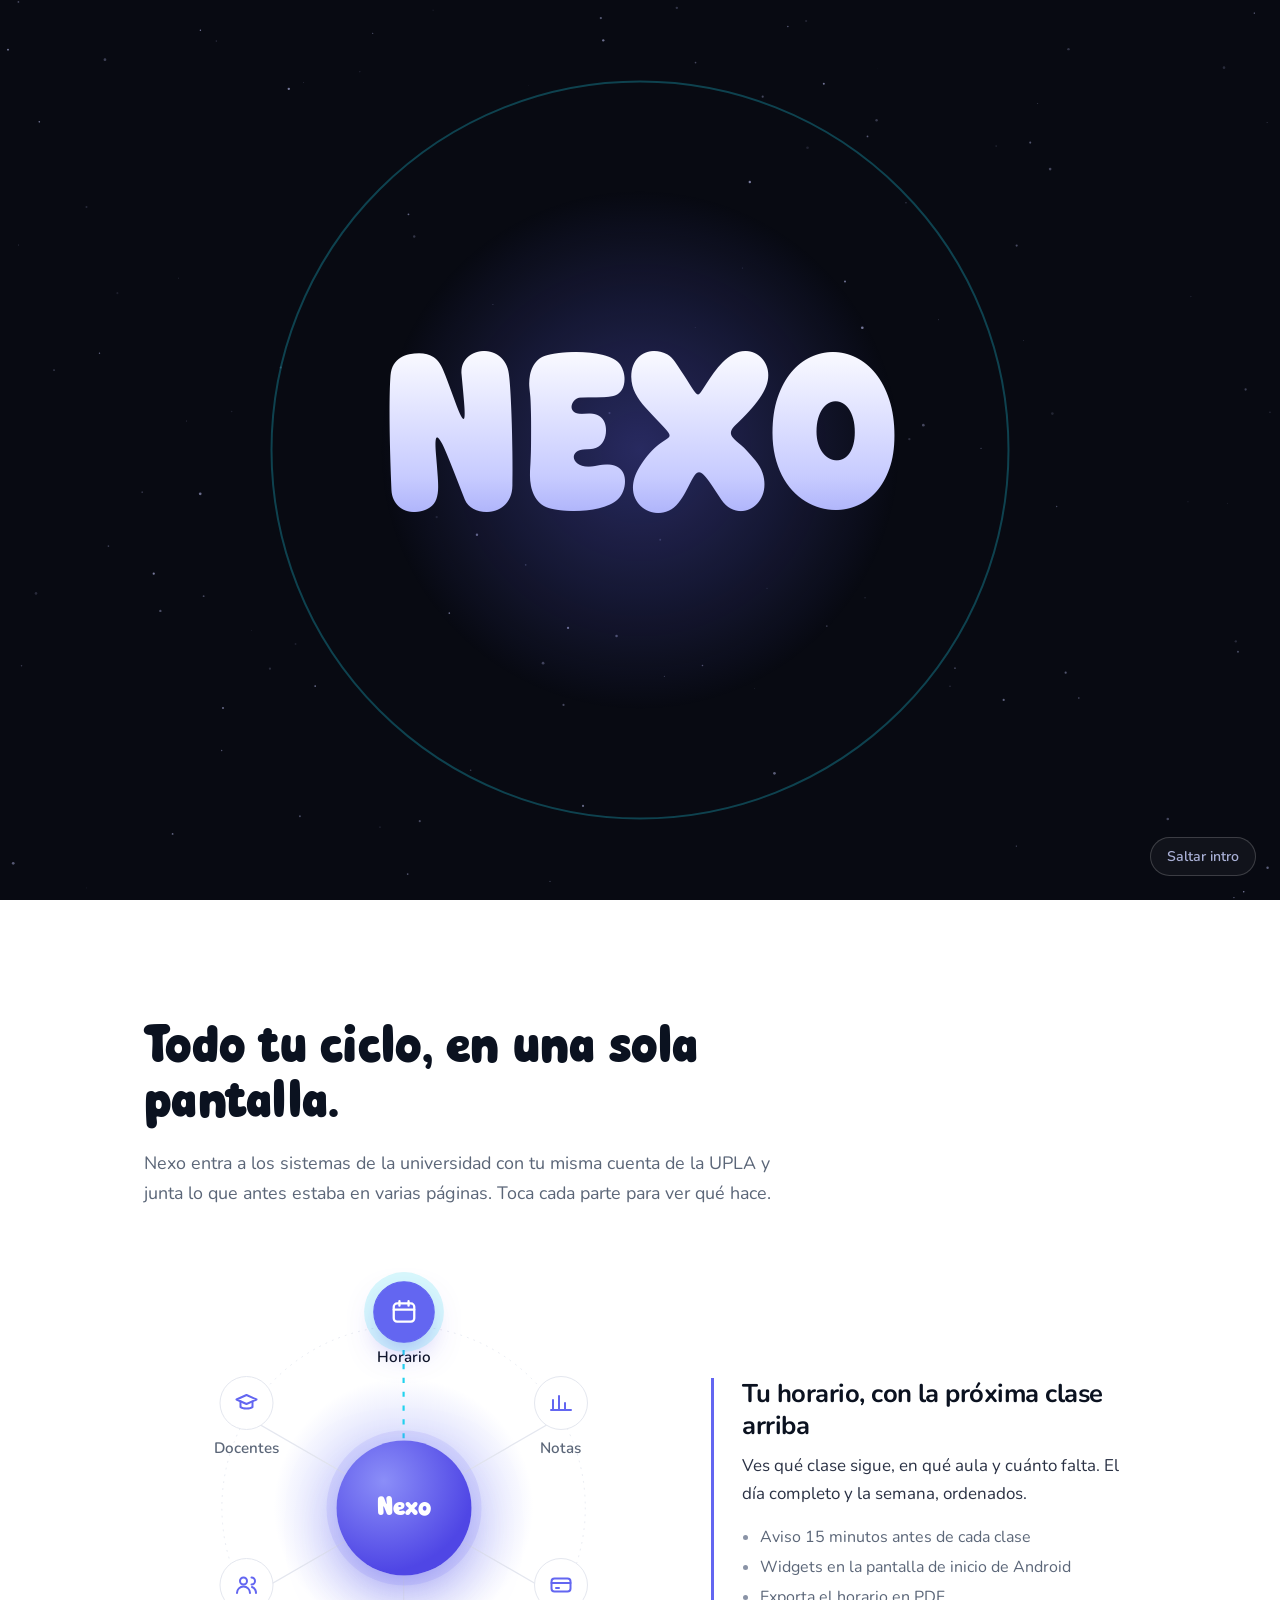
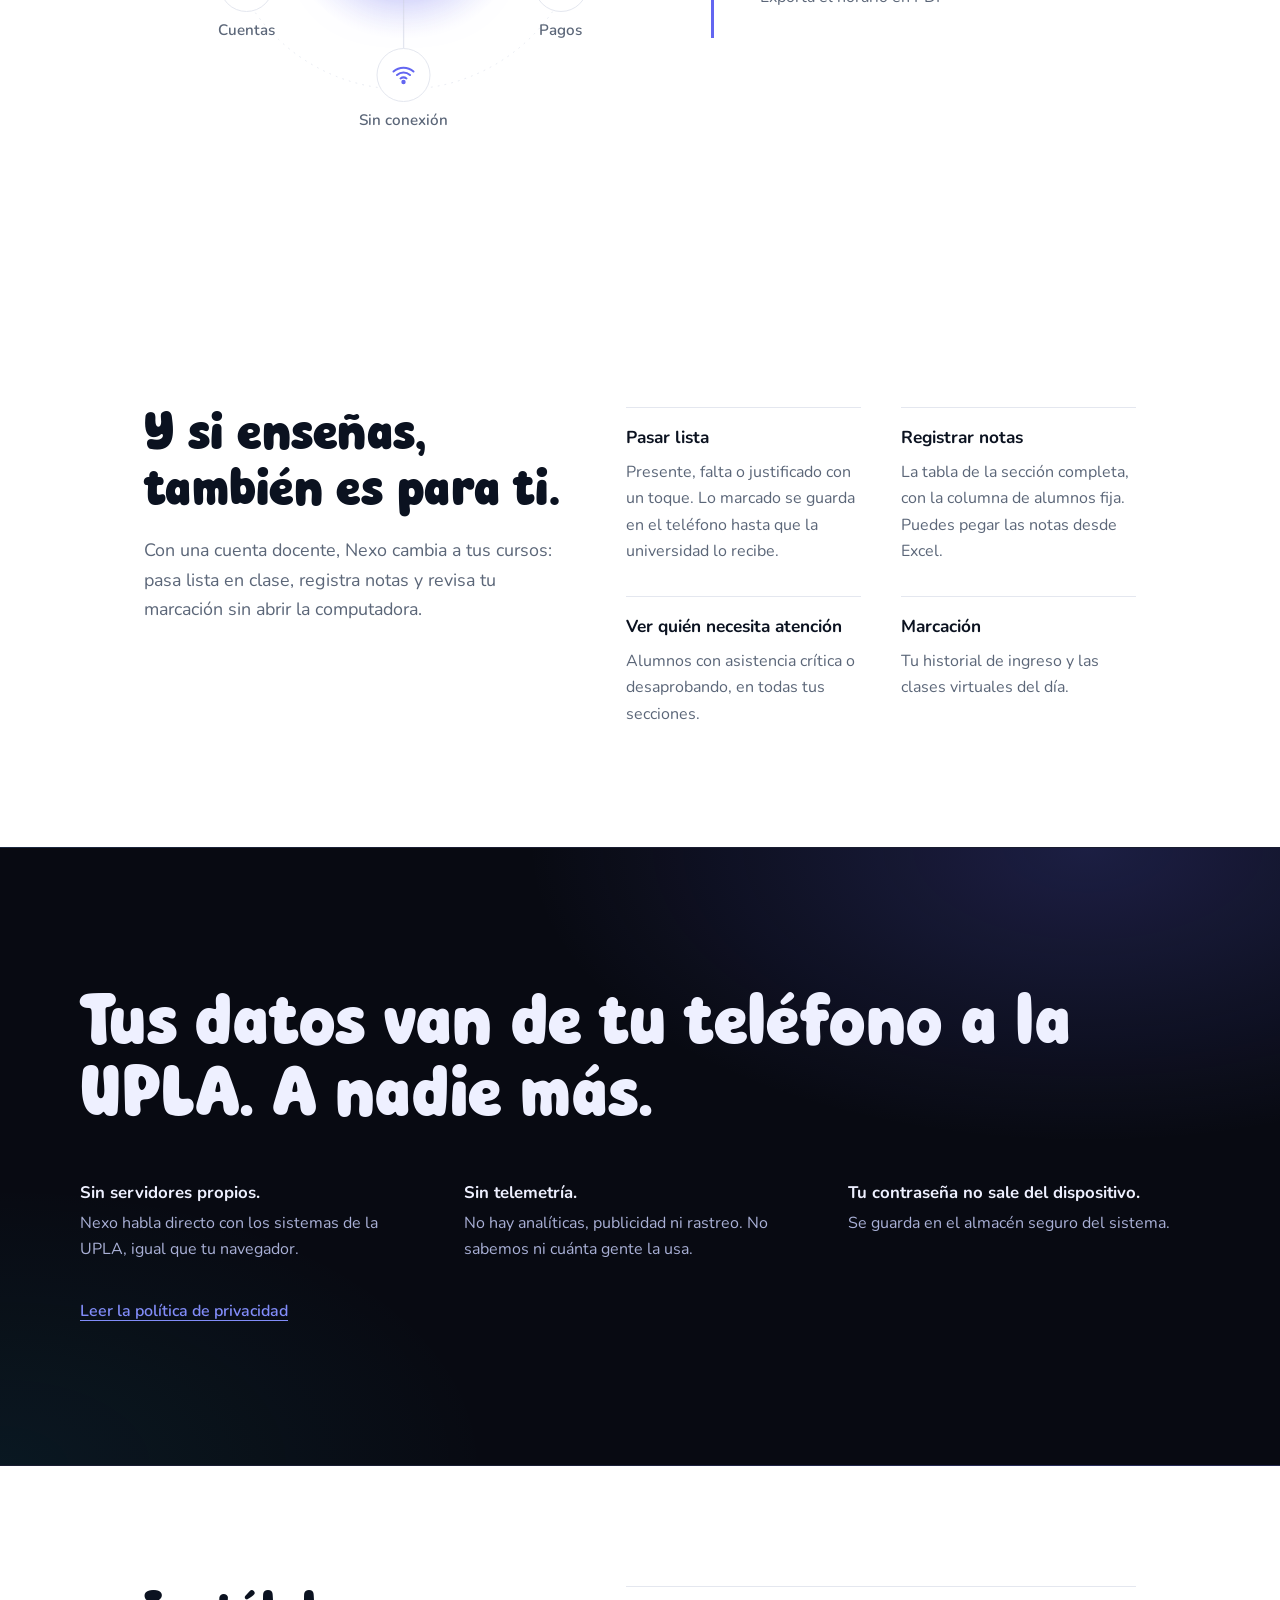
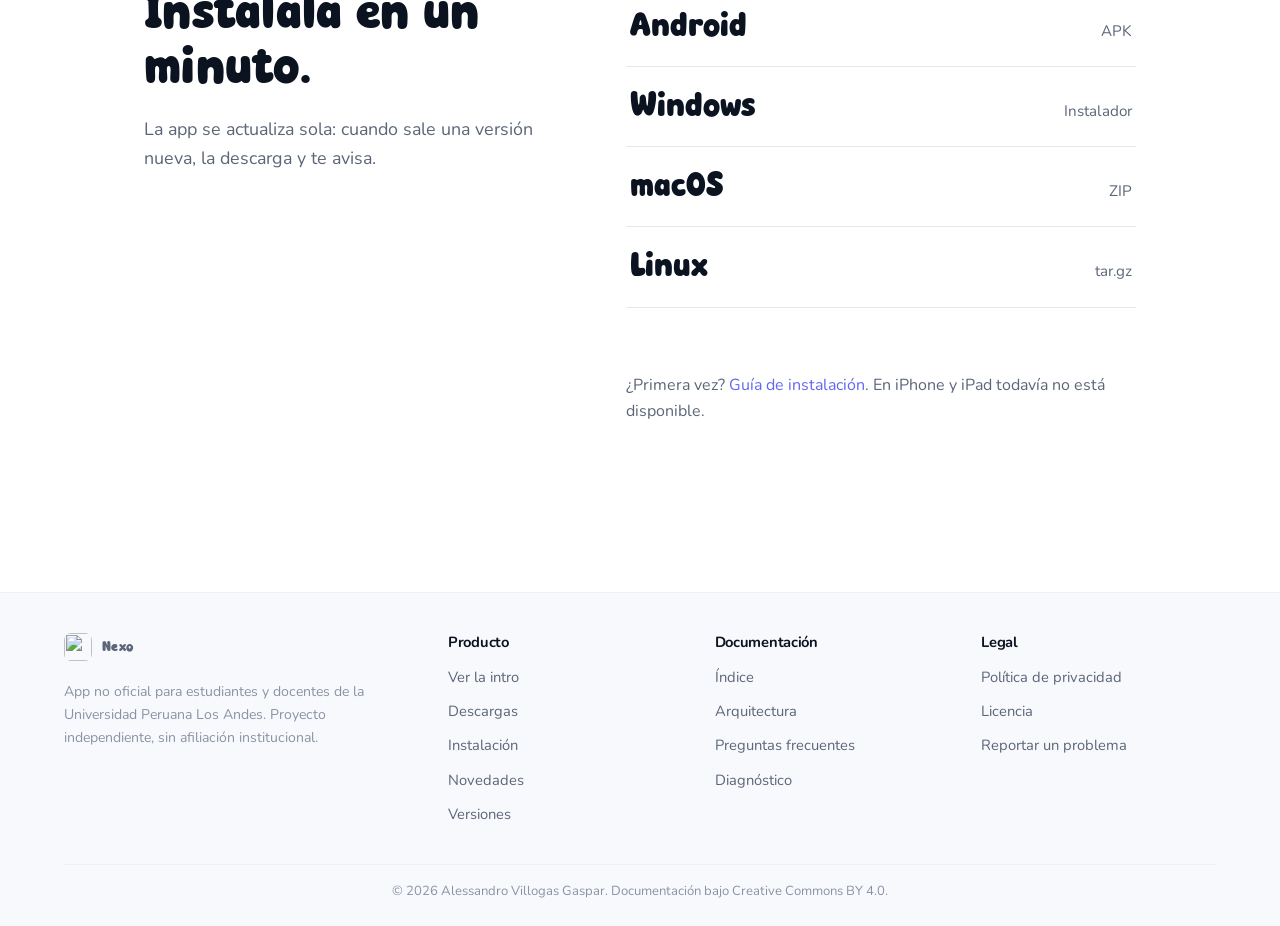
==== commit 7edcfe41: "Descargas directas y detección de iPhone, iPad, macOS y Linux - Ningún botón lleva a la página de Gi" ====
--- a/index.html
+++ b/index.html
@@ -16,8 +16,8 @@
   <meta name="twitter:image" content="https://auralix-studio.github.io/nexo/assets/social-preview.png">
   <link rel="icon" type="image/png" href="assets/nexo-icon.png">
   <link rel="preload" href="assets/fonts/super-mindset.woff" as="font" type="font/woff" crossorigin>
-  <link rel="stylesheet" href="style.css?v=2.1.0">
-  <link rel="stylesheet" href="home.css?v=2.1.0">
+  <link rel="stylesheet" href="style.css?v=2.2.0">
+  <link rel="stylesheet" href="home.css?v=2.2.0">
   <script>
     /* La intro se muestra una vez por sesión y nunca con "reducir movimiento".
        Se decide antes de pintar para que el hero no parpadee. */
@@ -93,7 +93,7 @@
             </a>
           </div>
           <p class="stage-foot" data-stage-in>
-            Versión <span data-dynamic-version>más reciente</span>. Android 7.0 o superior y Windows 10 u 11.
+            Versión <span data-dynamic-version>más reciente</span>. Para Android, Windows, macOS y Linux.
             <a href="downloads.html">Otras plataformas</a>
           </p>
         </div>
@@ -275,13 +275,19 @@
           </a>
         </li>
         <li>
-          <a href="downloads.html">
-            <span class="get-os">macOS y Linux</span>
-            <span class="get-meta">Ver descargas</span>
+          <a href="https://github.com/Auralix-Studio/nexo/releases/latest" data-dynamic-dl="macos">
+            <span class="get-os">macOS</span>
+            <span class="get-meta" data-dynamic-meta="macos">ZIP</span>
+          </a>
+        </li>
+        <li>
+          <a href="https://github.com/Auralix-Studio/nexo/releases/latest" data-dynamic-dl="linux">
+            <span class="get-os">Linux</span>
+            <span class="get-meta" data-dynamic-meta="linux">tar.gz</span>
           </a>
         </li>
       </ul>
-      <p class="get-foot">¿Primera vez? <a href="install.html">Guía de instalación</a></p>
+      <p class="get-foot">¿Primera vez? <a href="install.html">Guía de instalación</a>. En iPhone y iPad todavía no está disponible.</p>
     </section>
 
   </main>
@@ -332,8 +338,8 @@
     </div>
   </footer>
 
-  <script src="app.js?v=2.1.0" defer></script>
-  <script src="home.js?v=2.1.0" defer></script>
+  <script src="app.js?v=2.2.0" defer></script>
+  <script src="home.js?v=2.2.0" defer></script>
 </body>
 
 </html>
--- a/home.css
+++ b/home.css
@@ -784,3 +784,14 @@
 .home .site-header.on-stage .nav a.nav-cta,
 .home .site-header.on-stage.scrolled .nav a.nav-cta { background: #6366F1; color: #fff; }
 .home .site-header.on-stage .nav a.nav-cta:hover { background: #4F46E5; color: #fff; }
+
+.platform-note {
+  flex-basis: 100%;
+  margin: 0 0 4px;
+  padding: 12px 16px;
+  border-radius: 12px;
+  background: rgba(255, 255, 255, 0.05);
+  border: 1px solid rgba(255, 255, 255, 0.12);
+  color: var(--stage-soft);
+  max-width: 46ch;
+}
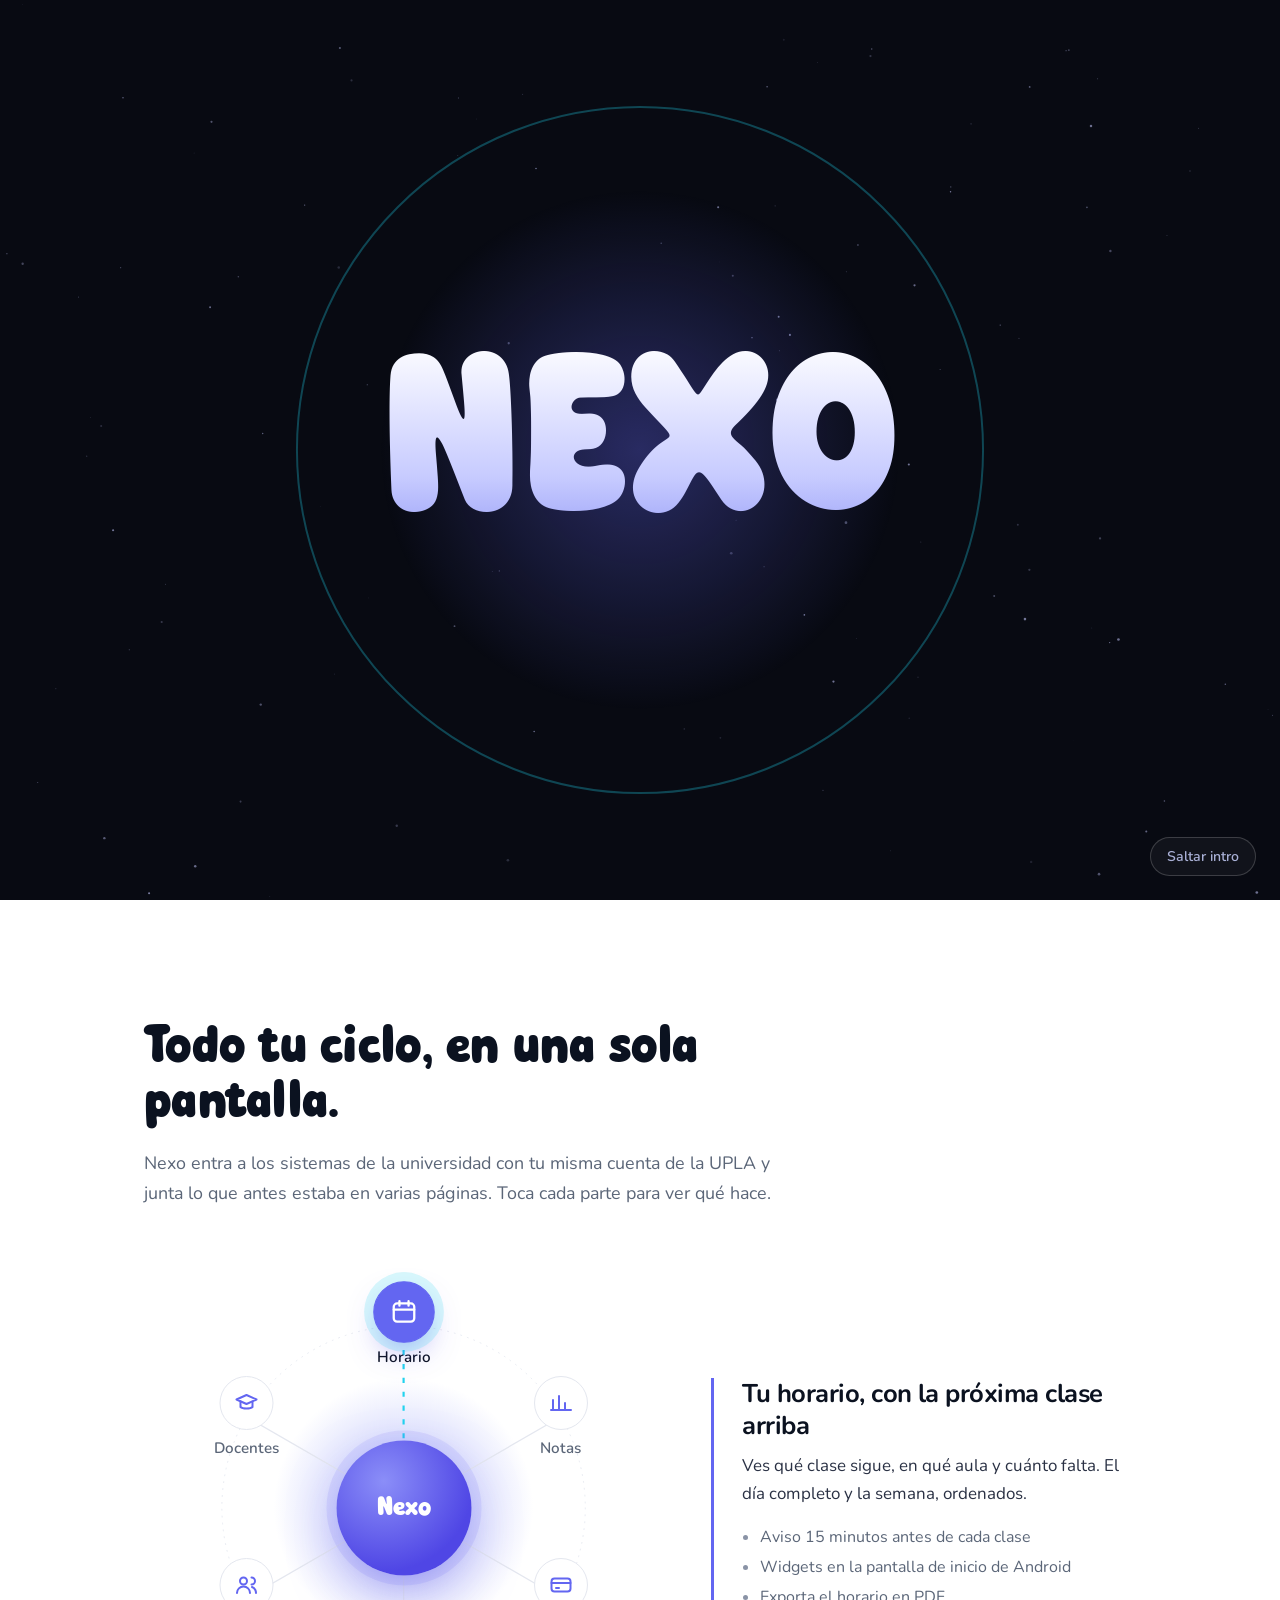
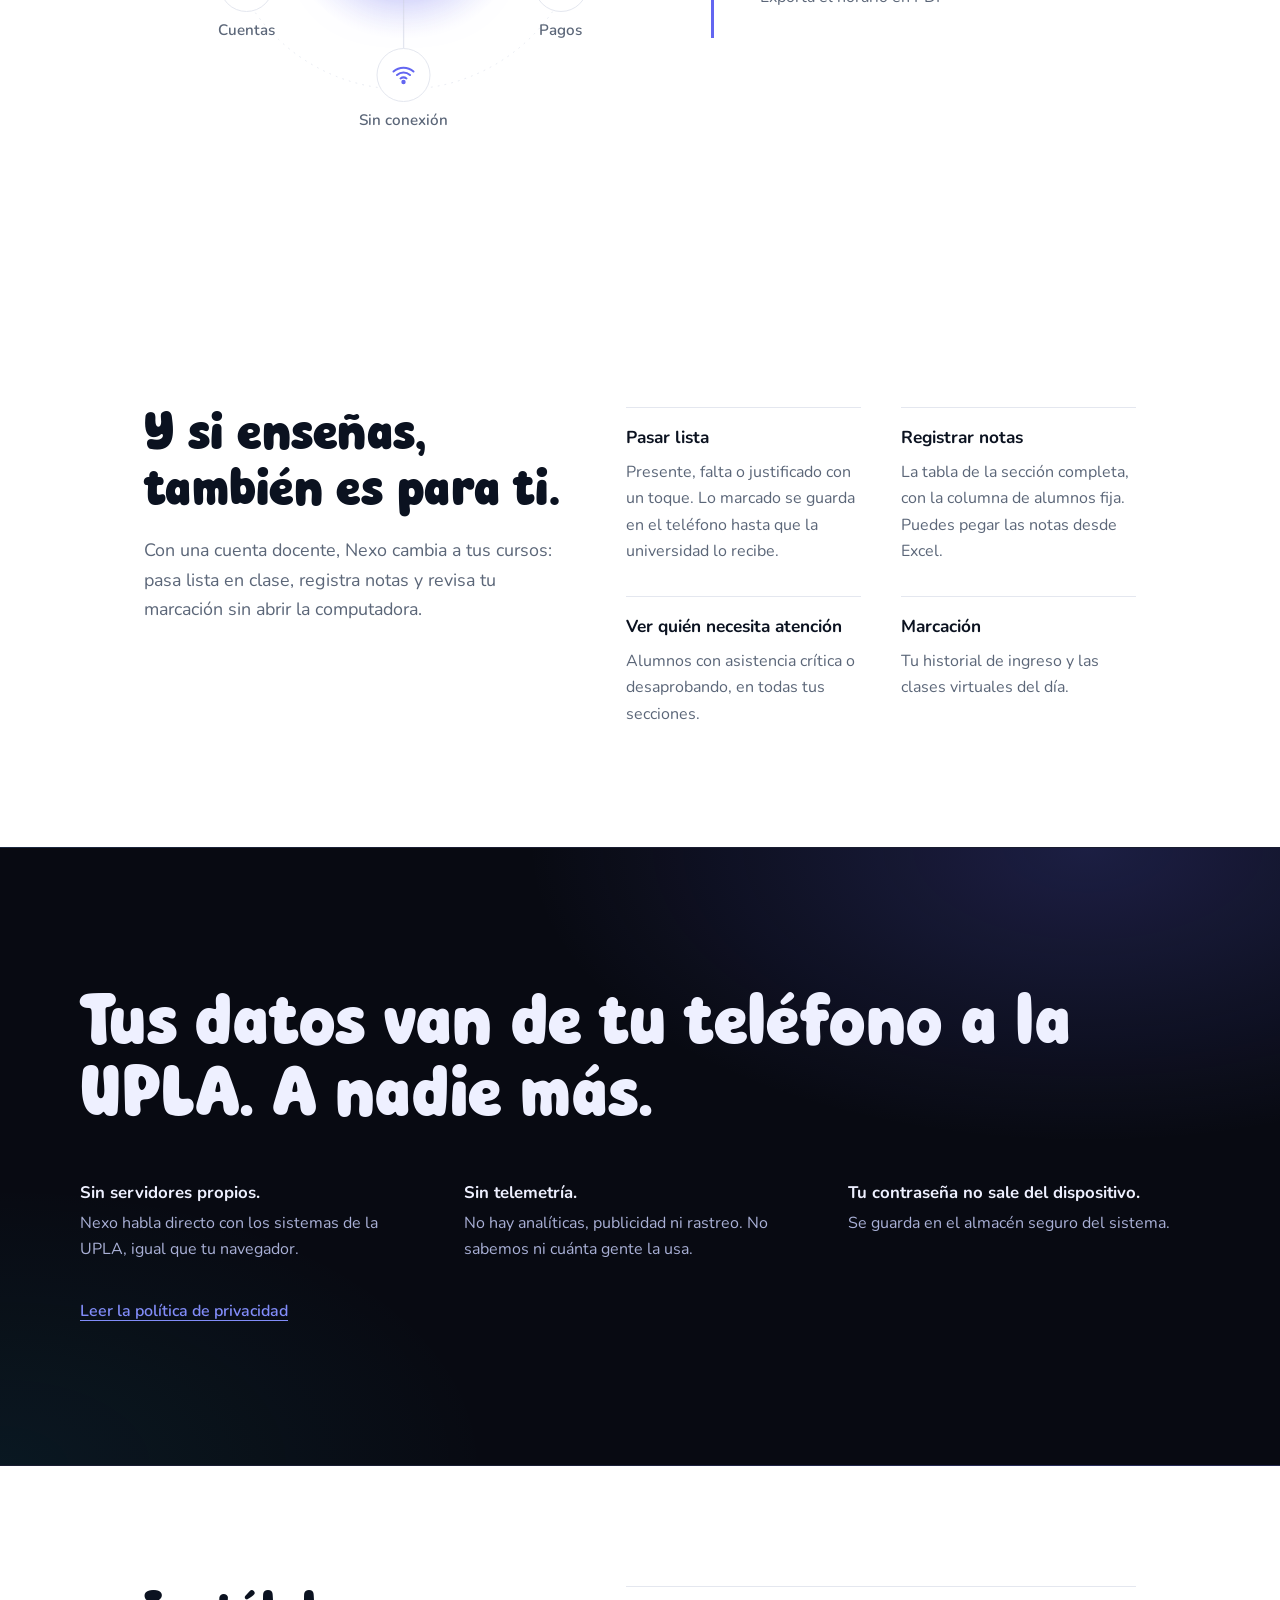
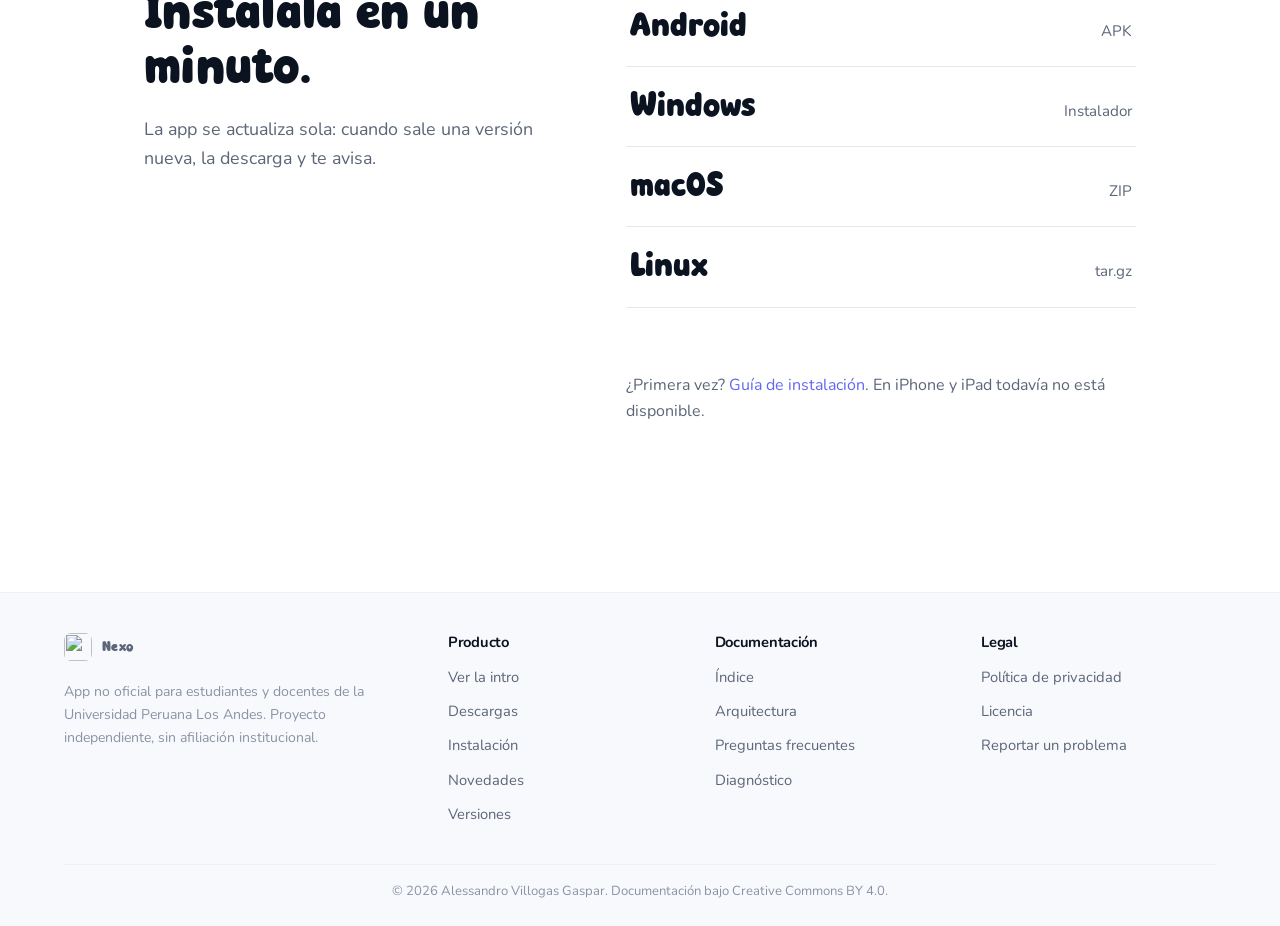
==== commit df9df227: "Descargas directas sin depender de la API de GitHub Los botones apuntaban a la página del release y " ====
--- a/index.html
+++ b/index.html
@@ -56,7 +56,7 @@
         <a href="docs.html">Documentación</a>
         <a href="changelog.html">Novedades</a>
         <a href="privacy.html">Privacidad</a>
-        <a href="https://github.com/Auralix-Studio/nexo/releases/latest" data-dynamic-dl="android"
+        <a href="https://github.com/Auralix-Studio/nexo/releases/latest/download/nexo-android.apk" data-dynamic-dl="android"
           class="nav-cta">Descargar</a>
       </nav>
     </div>
@@ -81,12 +81,12 @@
             universidad a tu teléfono. Para estudiantes y docentes.
           </p>
           <div class="stage-actions" id="hero-download-actions" data-static data-stage-in>
-            <a href="https://github.com/Auralix-Studio/nexo/releases/latest" data-dynamic-dl="android"
+            <a href="https://github.com/Auralix-Studio/nexo/releases/latest/download/nexo-android.apk" data-dynamic-dl="android"
               class="btn btn-glow">
               Descargar para Android
               <span class="btn-meta" data-dynamic-meta="android">APK</span>
             </a>
-            <a href="https://github.com/Auralix-Studio/nexo/releases/latest" data-dynamic-dl="windows"
+            <a href="https://github.com/Auralix-Studio/nexo/releases/latest/download/nexo-windows-setup.exe" data-dynamic-dl="windows"
               class="btn btn-ghost">
               Descargar para Windows
               <span class="btn-meta" data-dynamic-meta="windows">Instalador</span>
@@ -263,25 +263,25 @@
       </div>
       <ul class="get-list">
         <li>
-          <a href="https://github.com/Auralix-Studio/nexo/releases/latest" data-dynamic-dl="android">
+          <a href="https://github.com/Auralix-Studio/nexo/releases/latest/download/nexo-android.apk" data-dynamic-dl="android">
             <span class="get-os">Android</span>
             <span class="get-meta" data-dynamic-meta="android">APK</span>
           </a>
         </li>
         <li>
-          <a href="https://github.com/Auralix-Studio/nexo/releases/latest" data-dynamic-dl="windows">
+          <a href="https://github.com/Auralix-Studio/nexo/releases/latest/download/nexo-windows-setup.exe" data-dynamic-dl="windows">
             <span class="get-os">Windows</span>
             <span class="get-meta" data-dynamic-meta="windows">Instalador</span>
           </a>
         </li>
         <li>
-          <a href="https://github.com/Auralix-Studio/nexo/releases/latest" data-dynamic-dl="macos">
+          <a href="https://github.com/Auralix-Studio/nexo/releases/latest/download/nexo-macos.zip" data-dynamic-dl="macos">
             <span class="get-os">macOS</span>
             <span class="get-meta" data-dynamic-meta="macos">ZIP</span>
           </a>
         </li>
         <li>
-          <a href="https://github.com/Auralix-Studio/nexo/releases/latest" data-dynamic-dl="linux">
+          <a href="https://github.com/Auralix-Studio/nexo/releases/latest/download/nexo-linux-x64.tar.gz" data-dynamic-dl="linux">
             <span class="get-os">Linux</span>
             <span class="get-meta" data-dynamic-meta="linux">tar.gz</span>
           </a>
@@ -338,7 +338,7 @@
     </div>
   </footer>
 
-  <script src="app.js?v=2.2.0" defer></script>
+  <script src="app.js?v=2.2.1" defer></script>
   <script src="home.js?v=2.2.0" defer></script>
 </body>
 
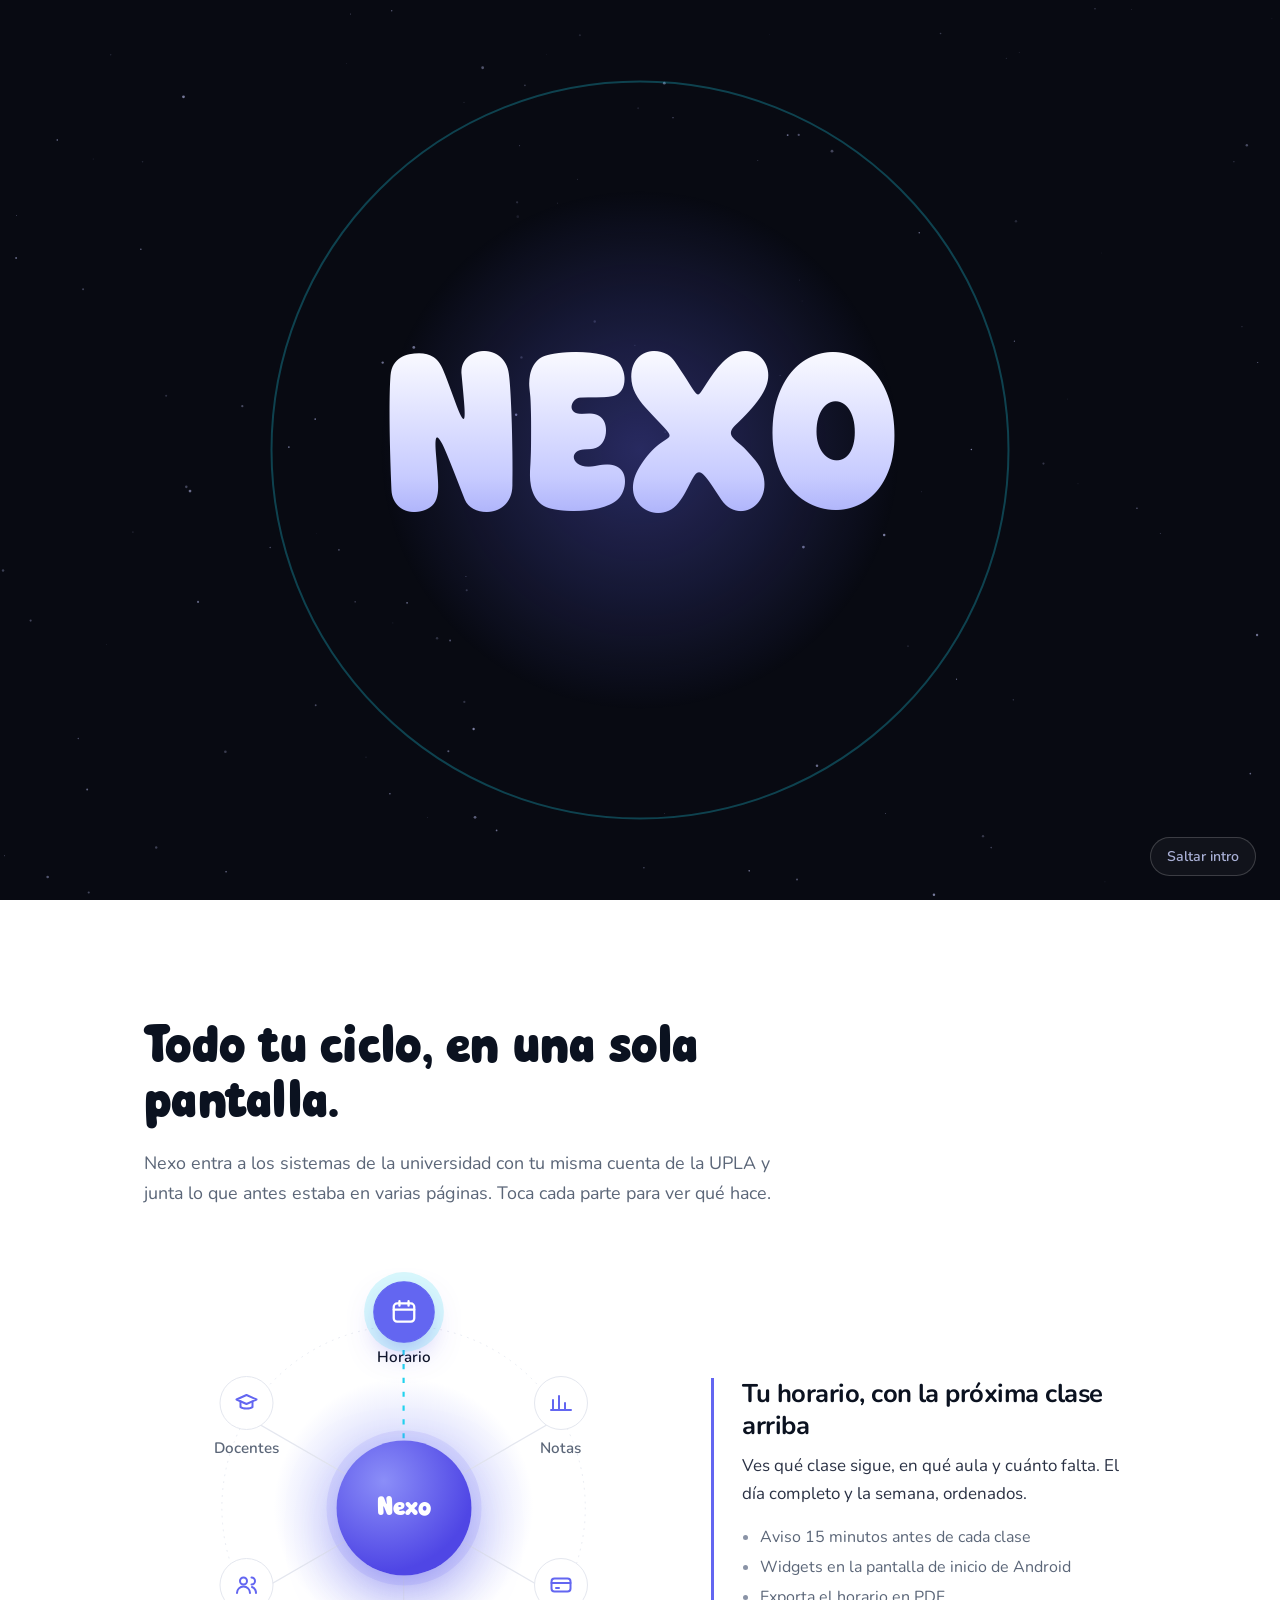
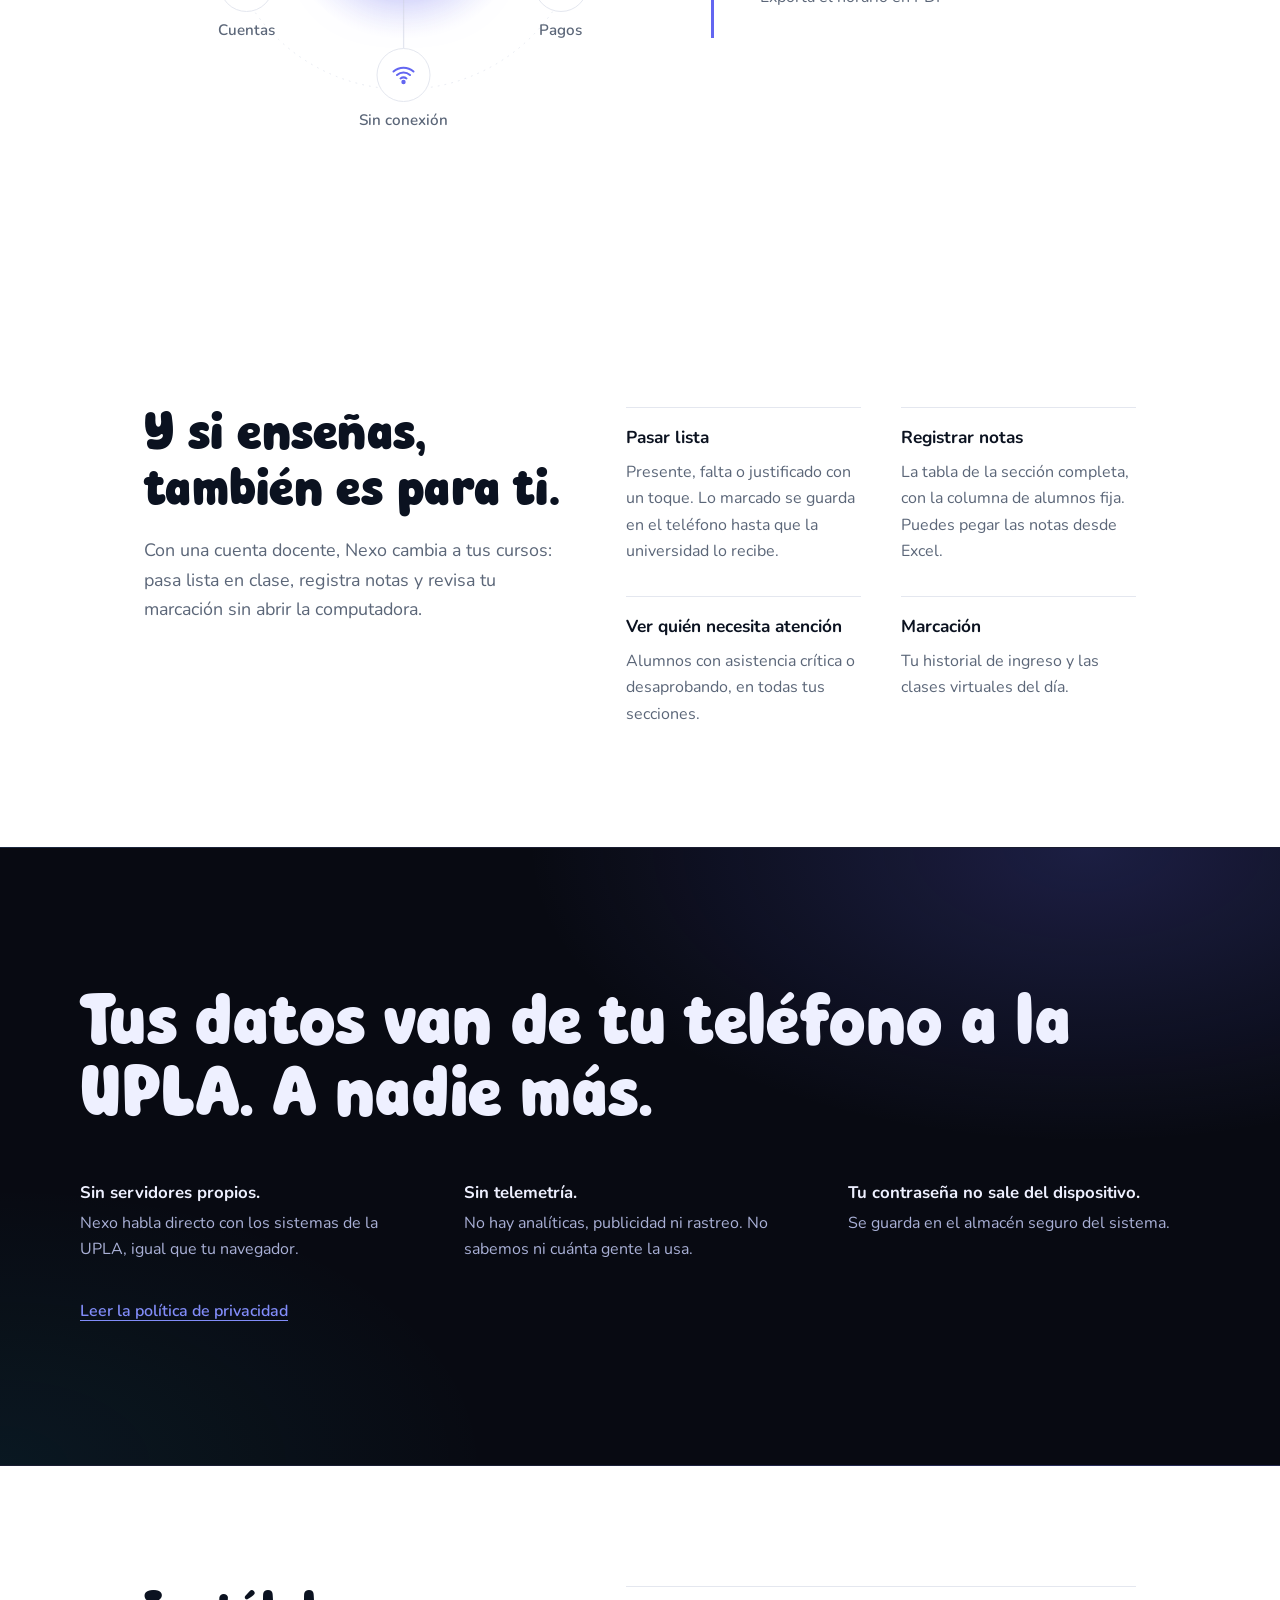
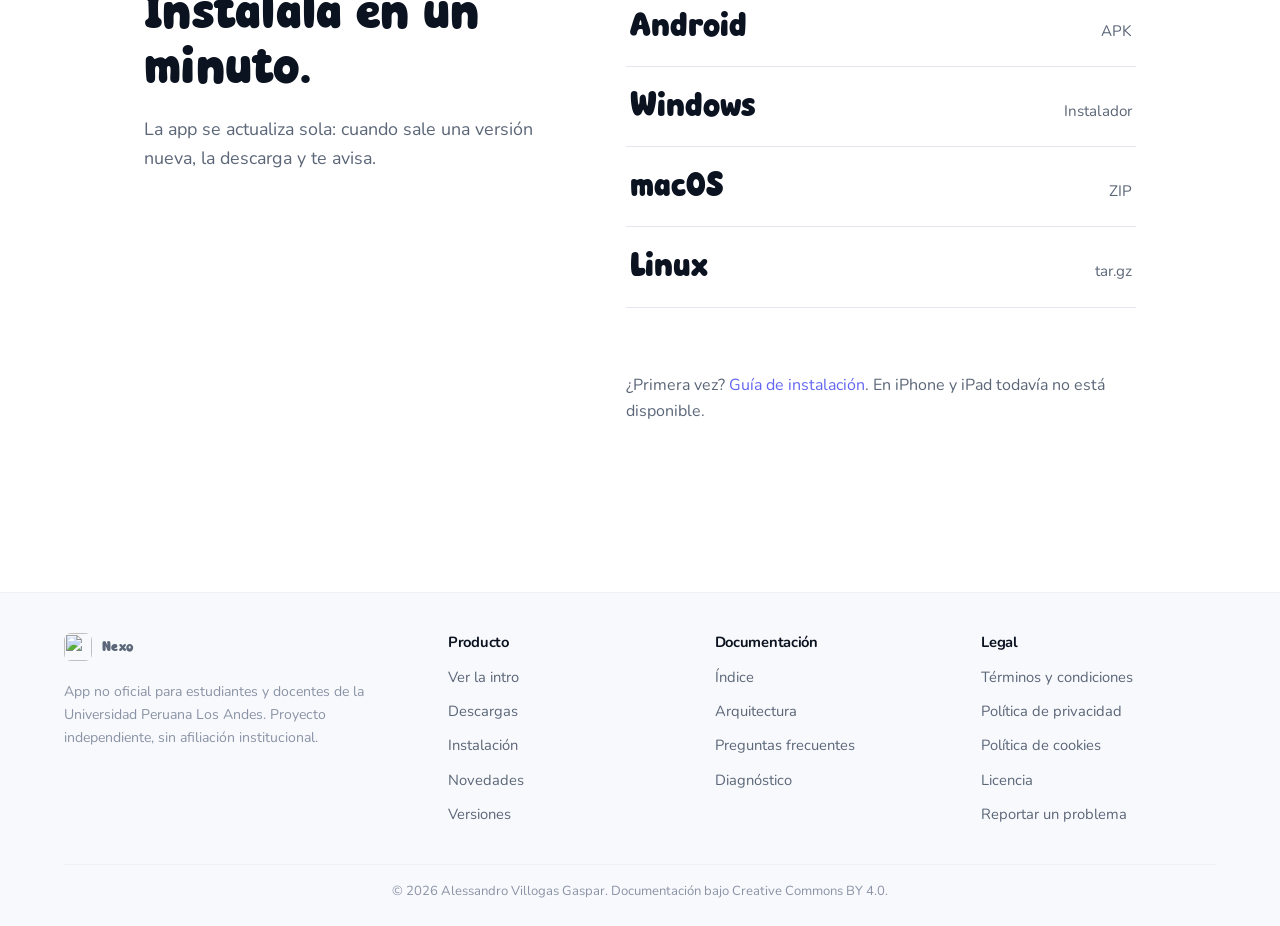
==== commit 22d2fc5e: "docs(web): policies v6 (terms, privacy, cookies) and Google Play button - privacy.html, terms.html a" ====
--- a/index.html
+++ b/index.html
@@ -16,8 +16,8 @@
   <meta name="twitter:image" content="https://auralix-studio.github.io/nexo/assets/social-preview.png">
   <link rel="icon" type="image/png" href="assets/nexo-icon.png">
   <link rel="preload" href="assets/fonts/super-mindset.woff" as="font" type="font/woff" crossorigin>
-  <link rel="stylesheet" href="style.css?v=2.2.0">
-  <link rel="stylesheet" href="home.css?v=2.2.0">
+  <link rel="stylesheet" href="style.css?v=2.3.0">
+  <link rel="stylesheet" href="home.css?v=2.3.0">
   <script>
     /* La intro se muestra una vez por sesión y nunca con "reducir movimiento".
        Se decide antes de pintar para que el hero no parpadee. */
@@ -90,6 +90,18 @@
               class="btn btn-ghost">
               Descargar para Windows
               <span class="btn-meta" data-dynamic-meta="windows">Instalador</span>
+            </a>
+            <!-- Fuera de los dos primeros botones: app.js no lo reescribe según el sistema. -->
+            <a href="https://play.google.com/store/apps/details?id=pro.aurx.nexo"
+              class="btn btn-play" target="_blank" rel="noopener"
+              aria-label="Disponible en Google Play">
+              <svg class="play-logo" viewBox="0 0 24 24" aria-hidden="true">
+                <path fill="#34A853" d="M3.6 1.8 13.8 12 3.6 22.2c-.4-.2-.6-.6-.6-1.1V2.9c0-.5.2-.9.6-1.1z"/>
+                <path fill="#FBBC04" d="m17.2 8.6-3.4 3.4 3.4 3.4 3.9-2.2c.8-.5.8-1.7 0-2.2z"/>
+                <path fill="#4285F4" d="M3.6 1.8c.3-.2.8-.2 1.2 0l12.4 6.8-3.4 3.4z"/>
+                <path fill="#EA4335" d="M13.8 12l3.4 3.4-12.4 6.8c-.4.2-.9.2-1.2 0z"/>
+              </svg>
+              <span class="play-text"><small>Disponible en</small>Google Play</span>
             </a>
           </div>
           <p class="stage-foot" data-stage-in>
@@ -327,7 +339,9 @@
       <div>
         <h4>Legal</h4>
         <ul>
+          <li><a href="terms.html">Términos y condiciones</a></li>
           <li><a href="privacy.html">Política de privacidad</a></li>
+          <li><a href="cookies.html">Política de cookies</a></li>
           <li><a href="license.html">Licencia</a></li>
           <li><a href="https://github.com/auralix-studio/nexo/issues">Reportar un problema</a></li>
         </ul>
--- a/style.css
+++ b/style.css
@@ -1778,3 +1778,21 @@
   .flow-link::after { right: auto; left: -5px; top: auto; bottom: -6px; border: 6px solid transparent; border-top: 8px solid var(--accent); }
   .flow-link span { left: 14px; bottom: 50%; transform: translateY(50%); }
 }
+
+/* Google Play: botón negro con el logo, legible en tema claro y oscuro. */
+.btn-play {
+  display: inline-flex;
+  align-items: center;
+  gap: 10px;
+  padding: 9px 18px 9px 14px;
+  border-radius: 12px;
+  background: #000;
+  color: #fff;
+  border: 1px solid rgba(255, 255, 255, 0.22);
+  text-decoration: none;
+  line-height: 1.1;
+}
+.btn-play:hover { color: #fff; background: #111; transform: translateY(-1px); }
+.btn-play .play-logo { width: 26px; height: 26px; flex: none; }
+.btn-play .play-text { display: flex; flex-direction: column; font-weight: 600; font-size: 1.05rem; letter-spacing: -0.2px; }
+.btn-play .play-text small { font-size: 0.68rem; font-weight: 500; opacity: 0.8; letter-spacing: 0.3px; text-transform: uppercase; }
--- a/home.css
+++ b/home.css
@@ -795,3 +795,6 @@
   color: var(--stage-soft);
   max-width: 46ch;
 }
+
+/* El botón de Google Play mantiene logo y texto juntos a lo ancho. */
+.stage-actions .btn-play { justify-content: center; padding-top: 10px; padding-bottom: 10px; }
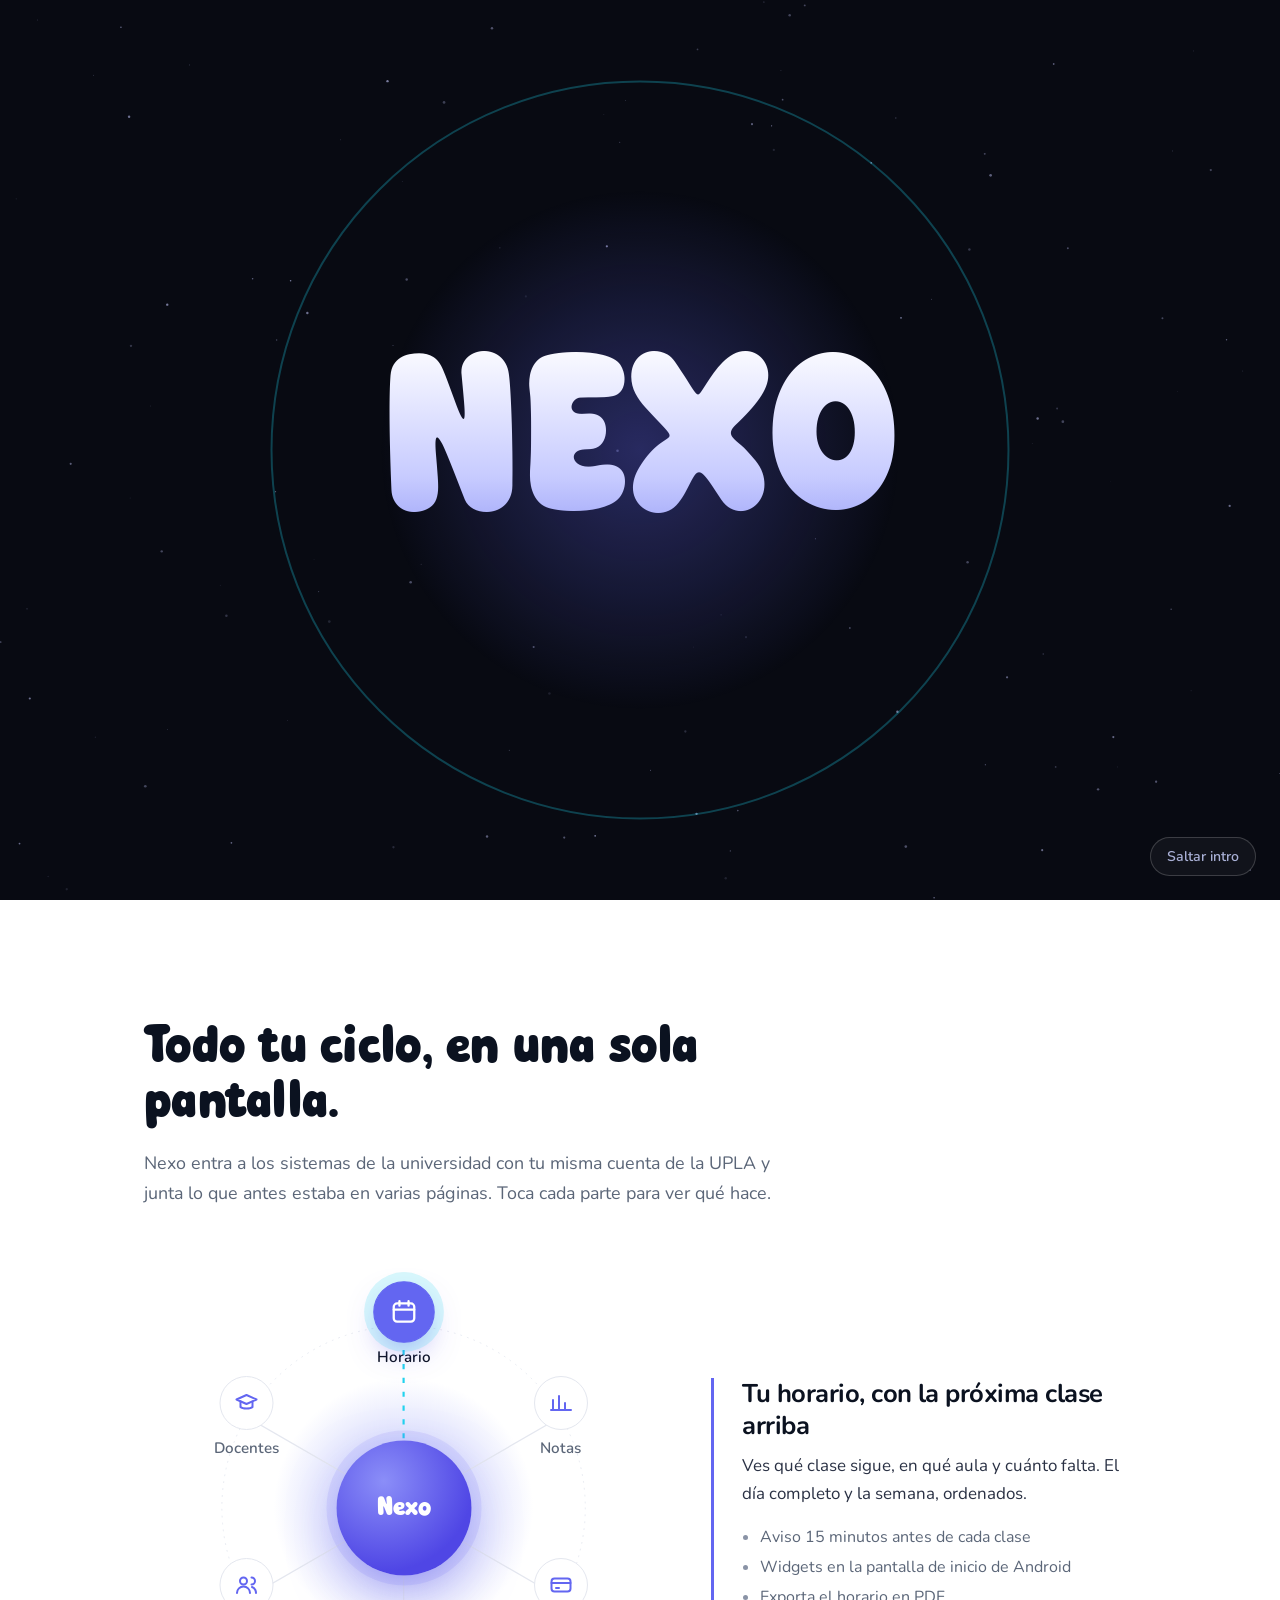
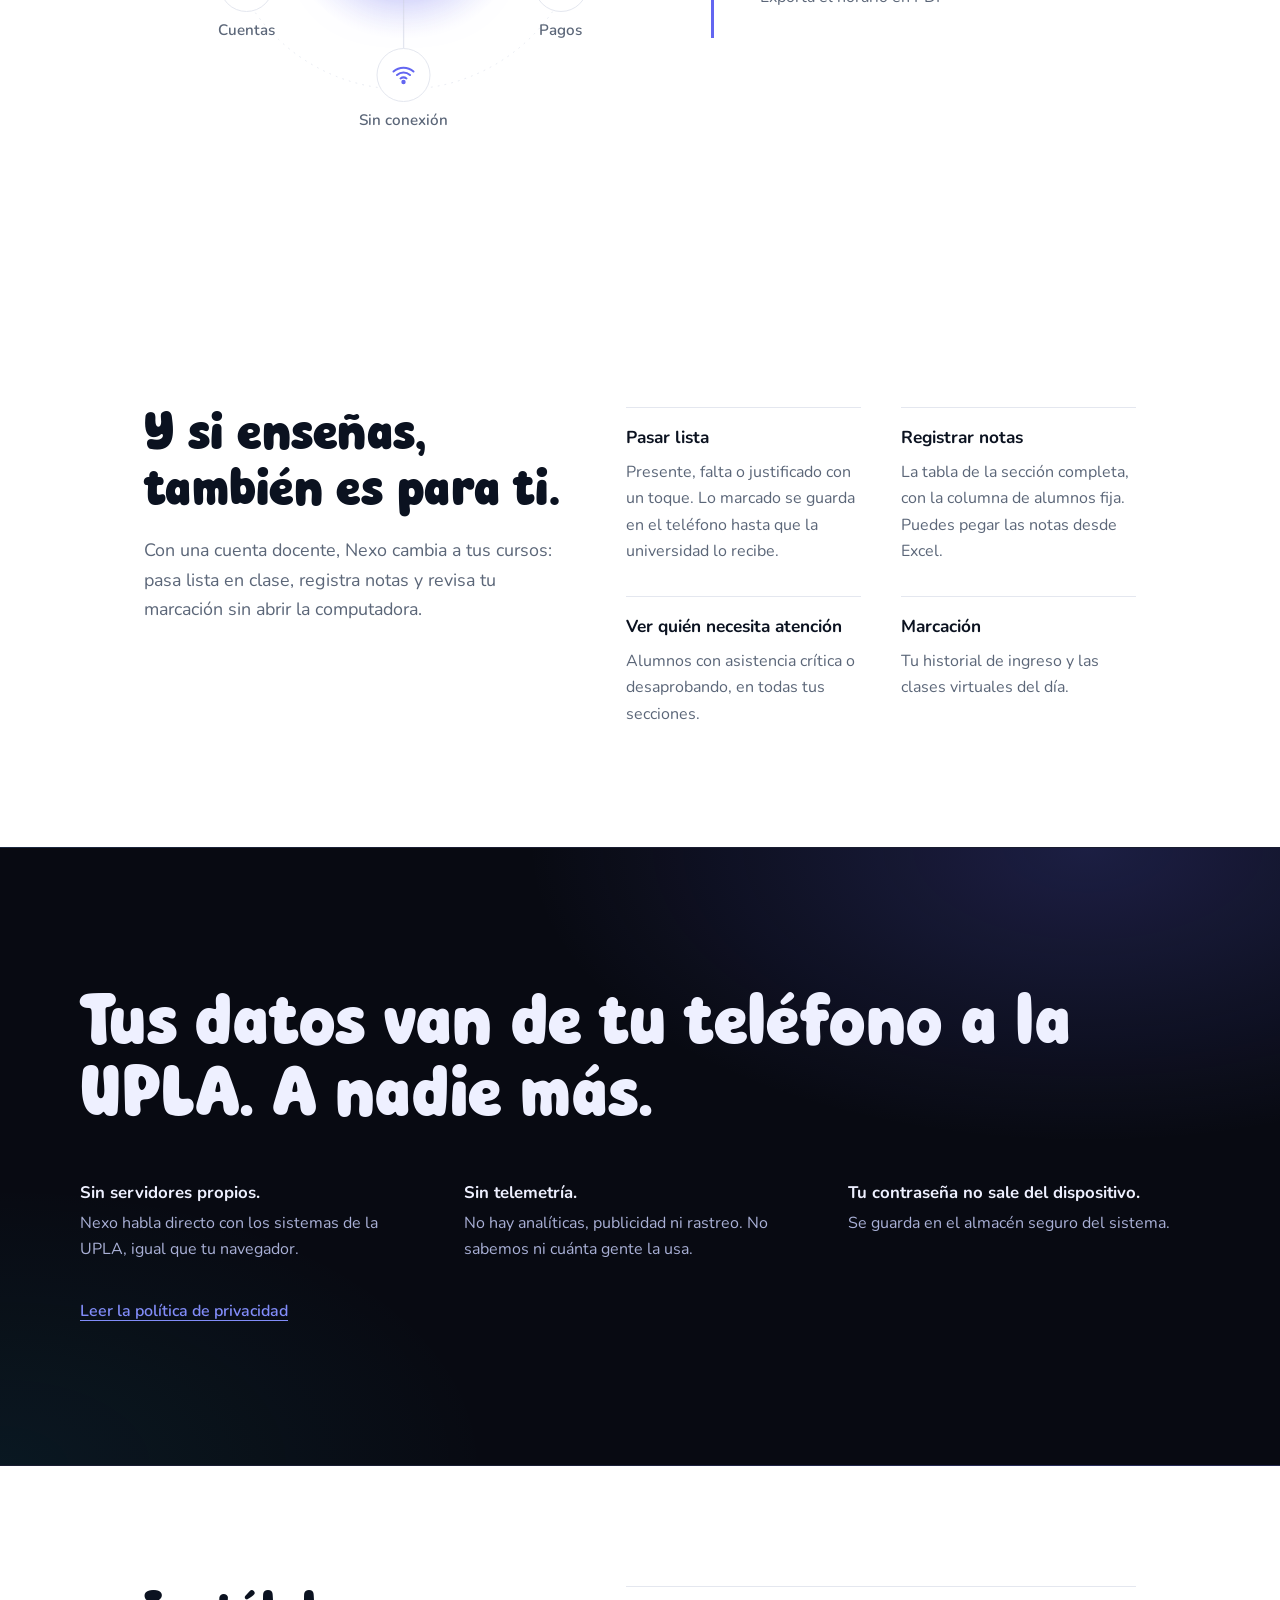
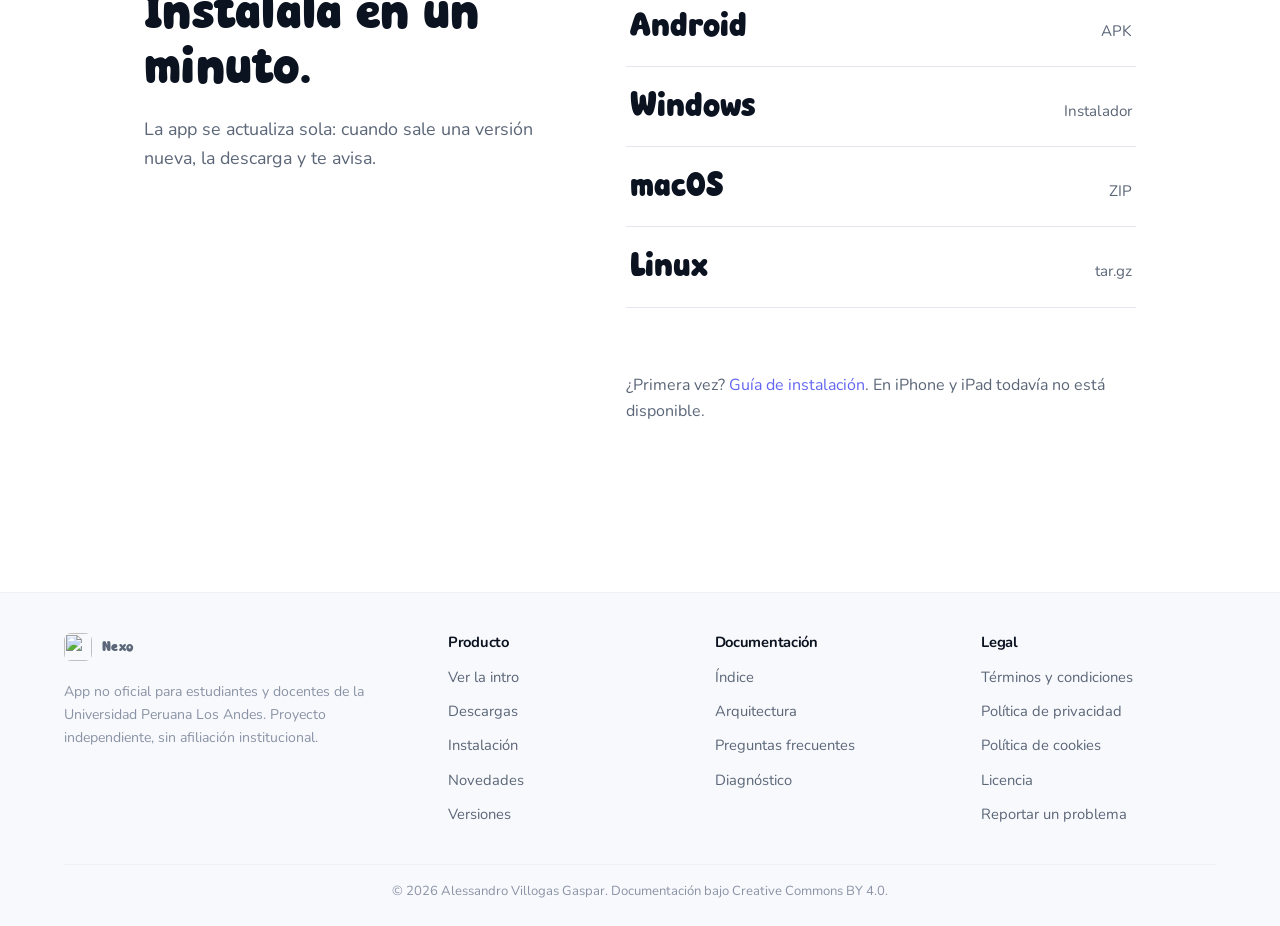
==== commit 0e2a8330: "fix: temporarily hide Google Play download links pending app publication" ====
--- a/index.html
+++ b/index.html
@@ -91,7 +91,7 @@
               Descargar para Windows
               <span class="btn-meta" data-dynamic-meta="windows">Instalador</span>
             </a>
-            <!-- Fuera de los dos primeros botones: app.js no lo reescribe según el sistema. -->
+            <!-- Google Play: oculto hasta que la app esté publicada (pro.aurx.nexo).
             <a href="https://play.google.com/store/apps/details?id=pro.aurx.nexo"
               class="btn btn-play" target="_blank" rel="noopener"
               aria-label="Disponible en Google Play">
@@ -103,6 +103,7 @@
               </svg>
               <span class="play-text"><small>Disponible en</small>Google Play</span>
             </a>
+            -->
           </div>
           <p class="stage-foot" data-stage-in>
             Versión <span data-dynamic-version>más reciente</span>. Para Android, Windows, macOS y Linux.
